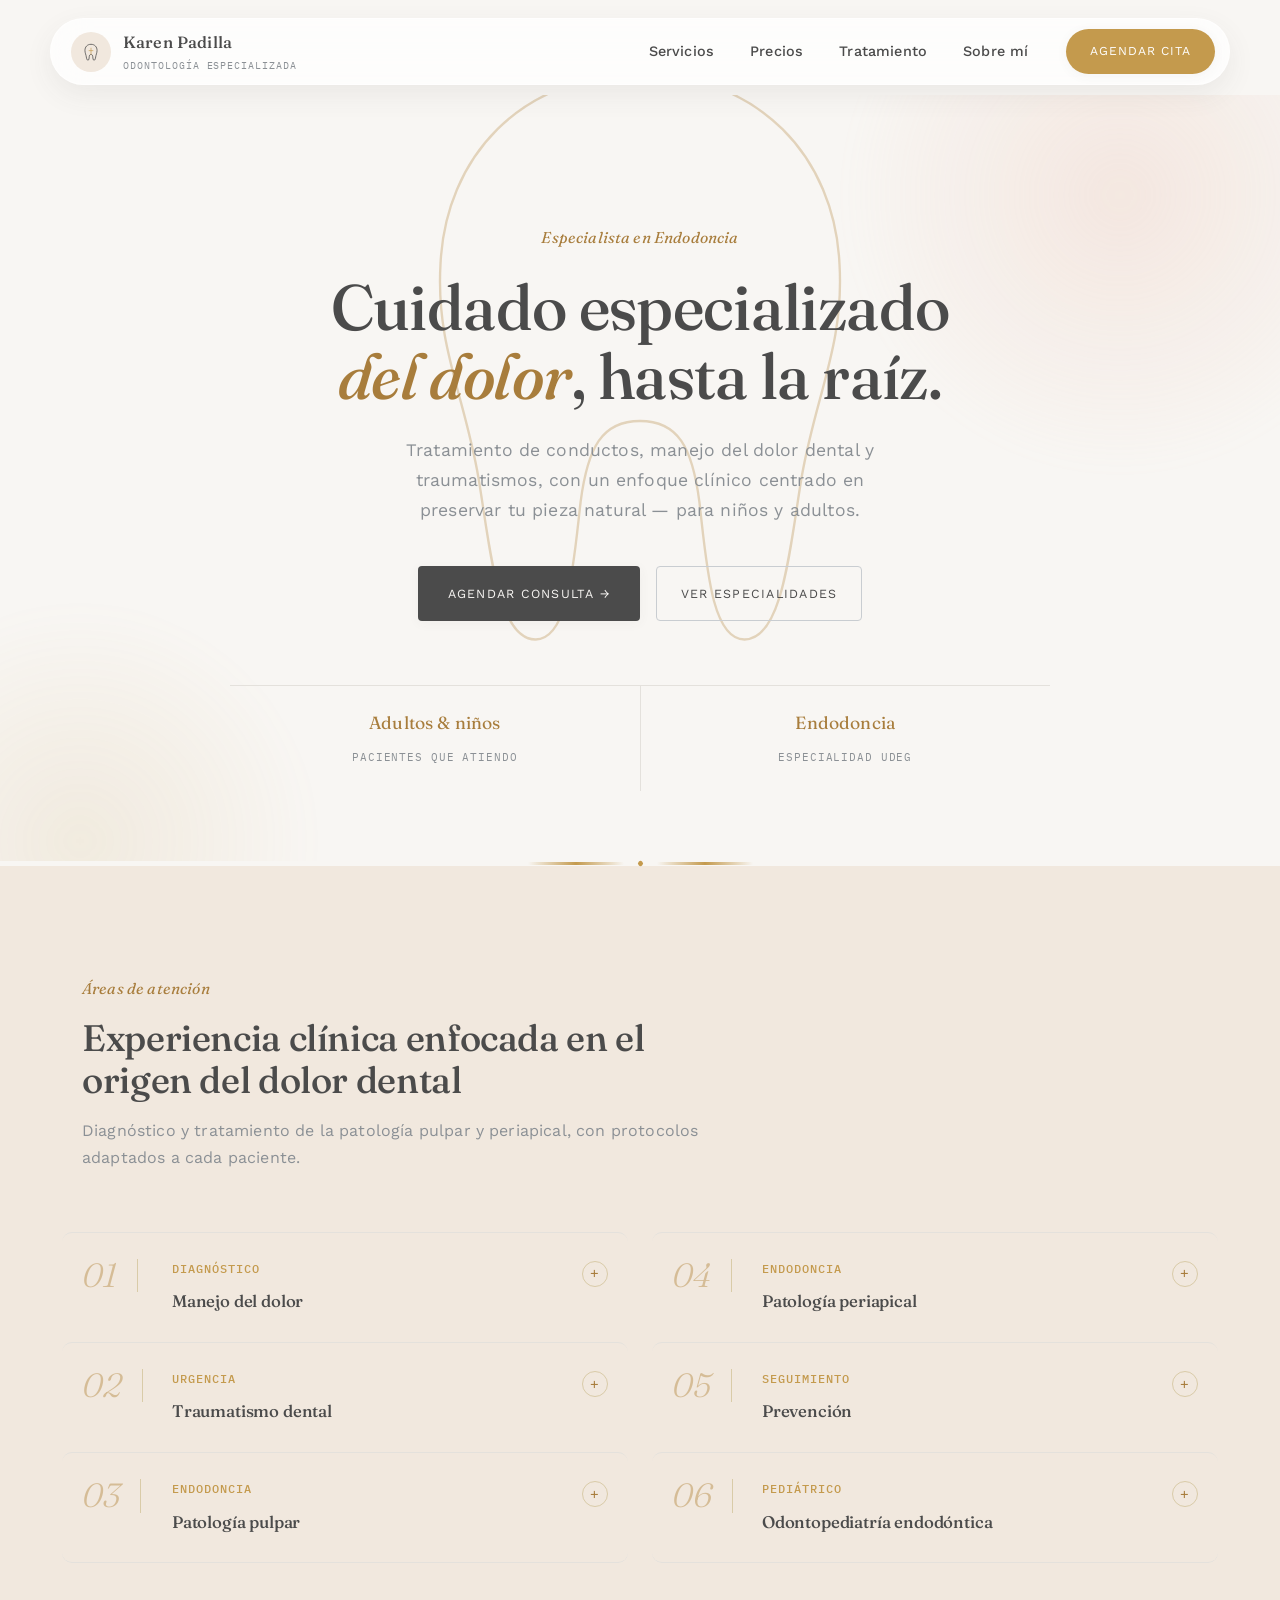
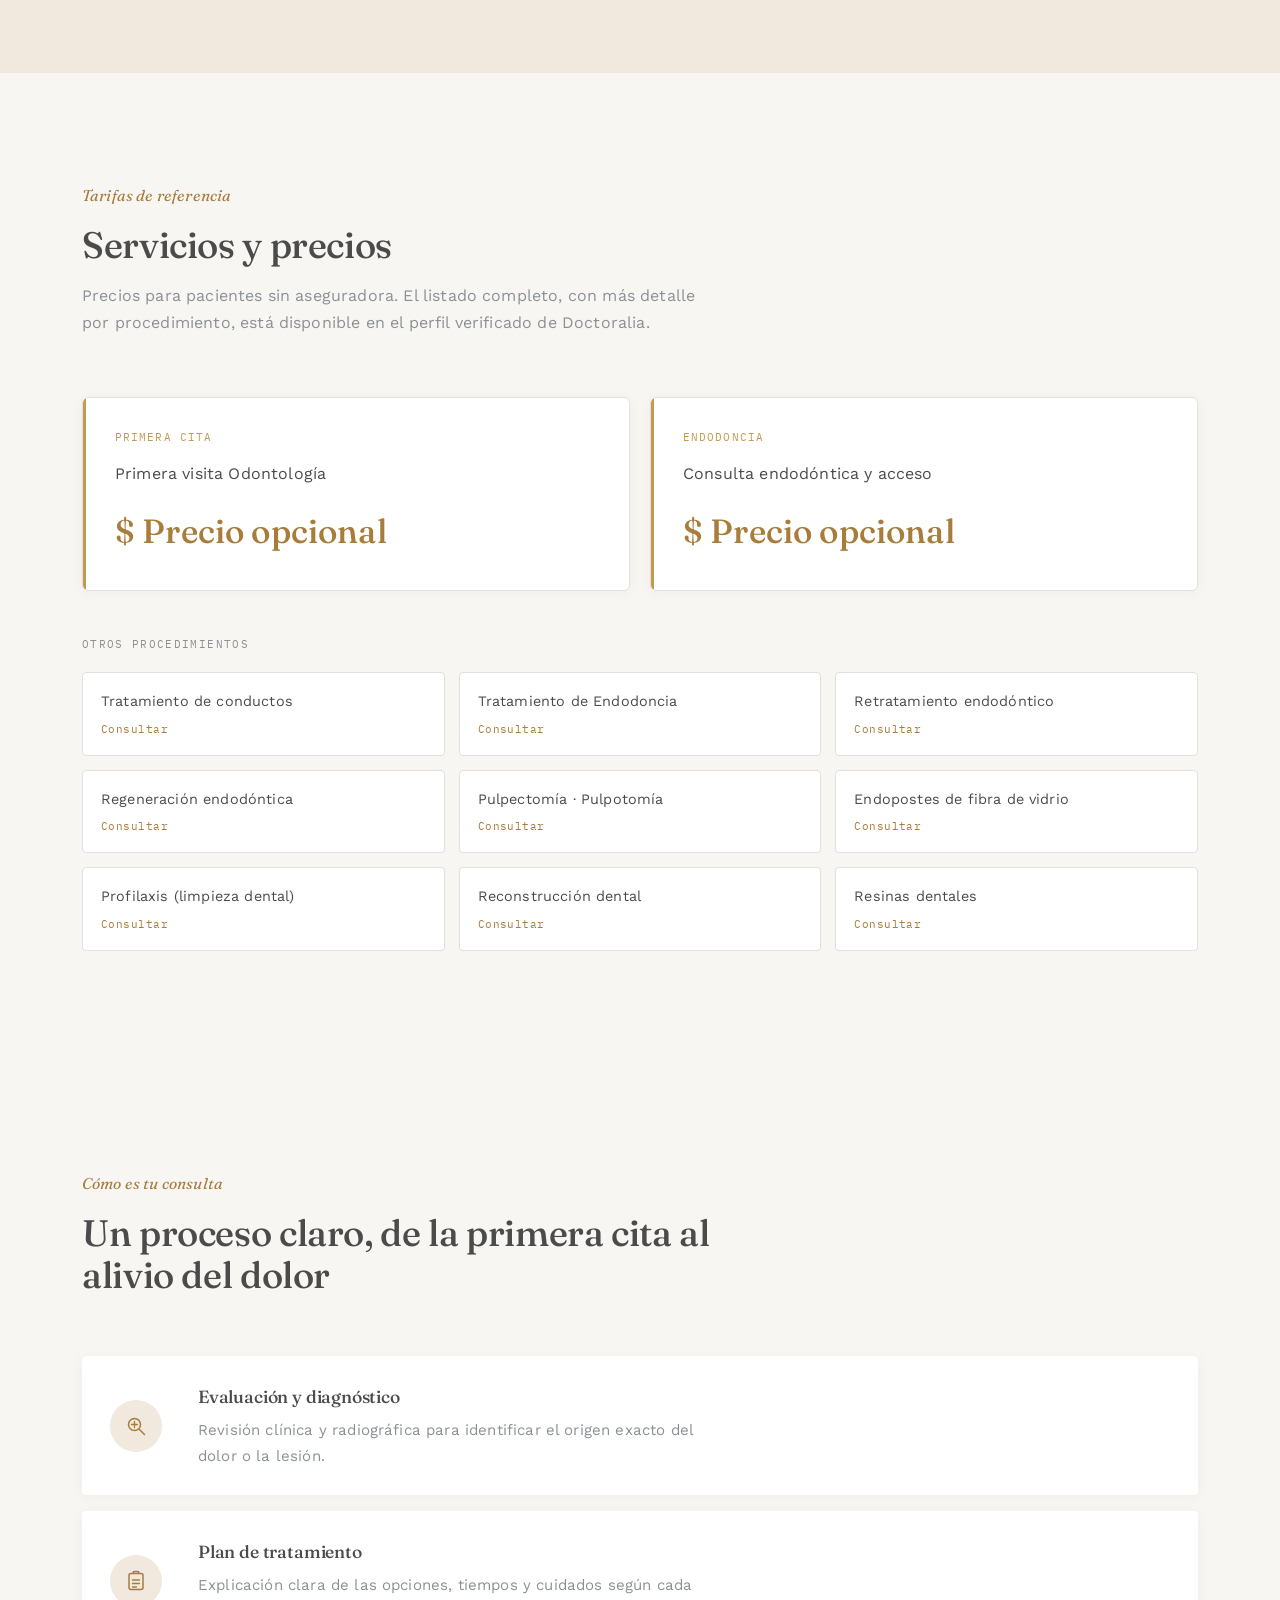
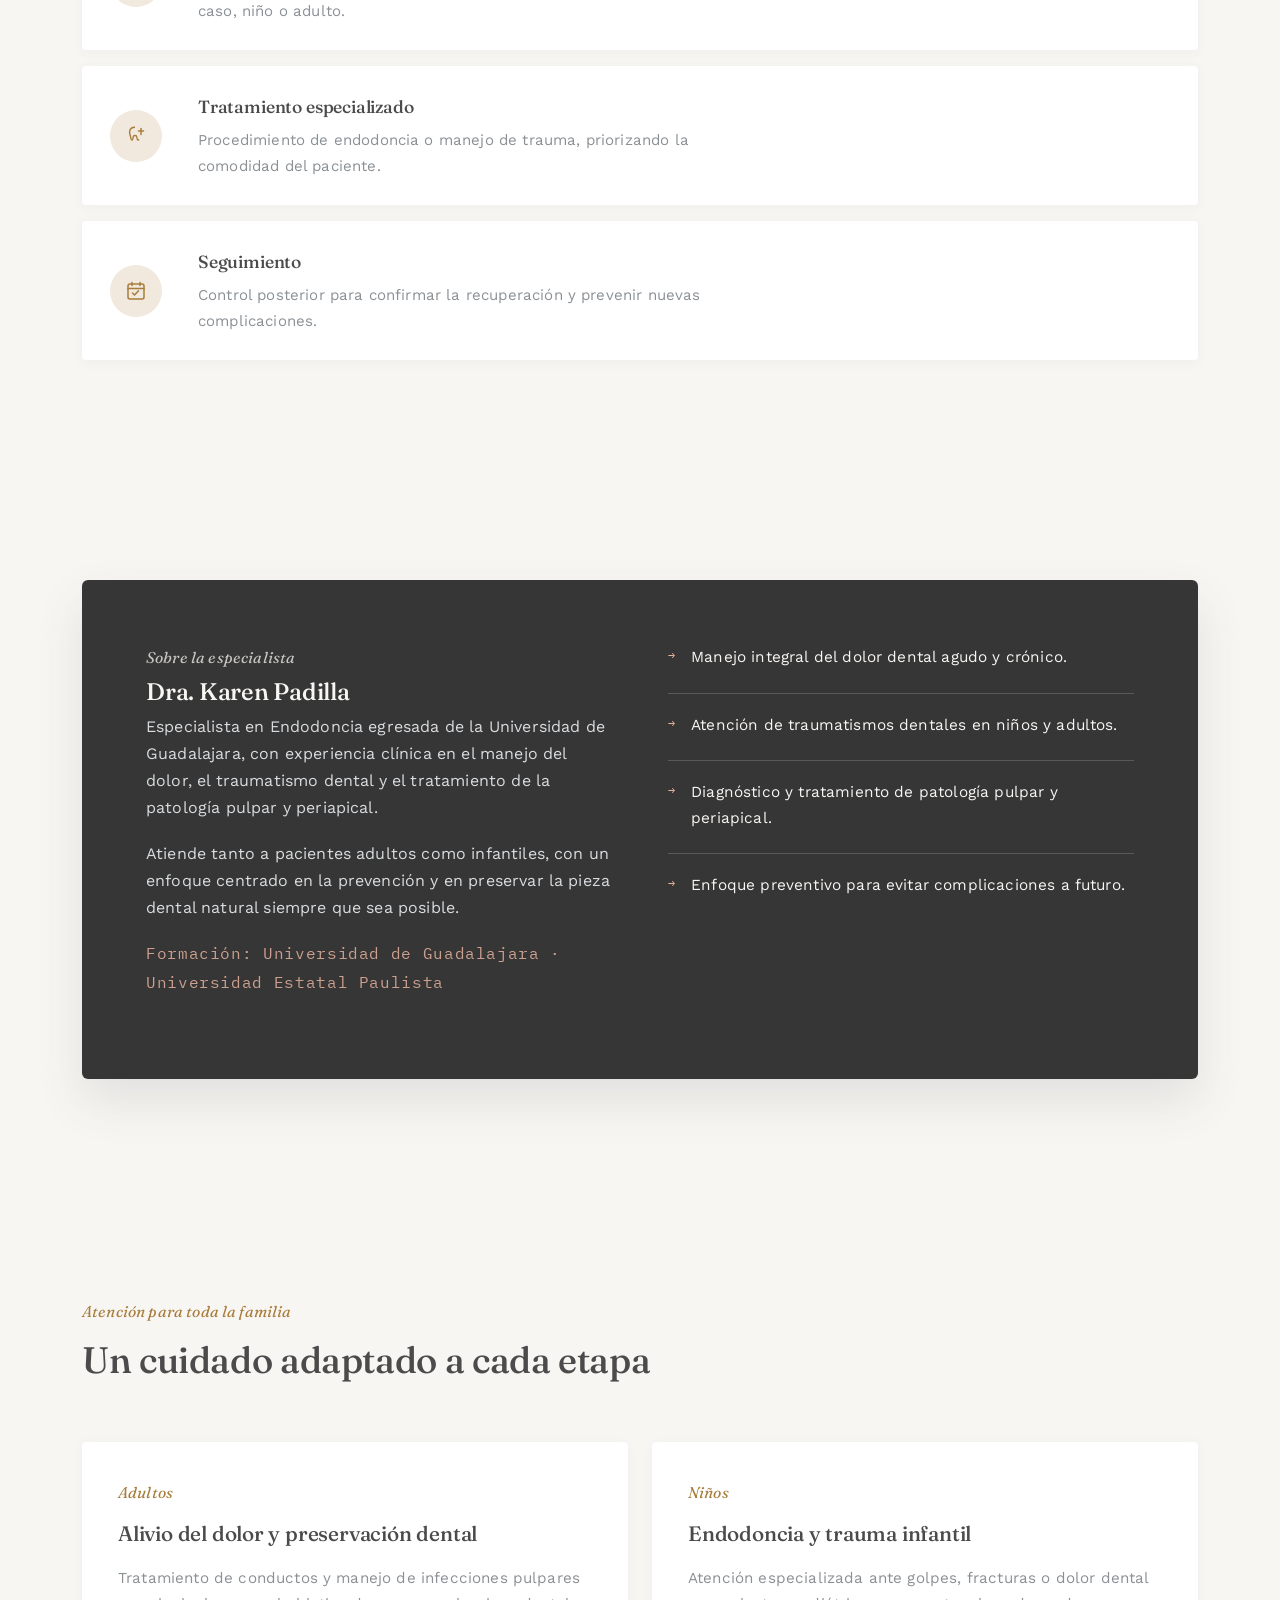
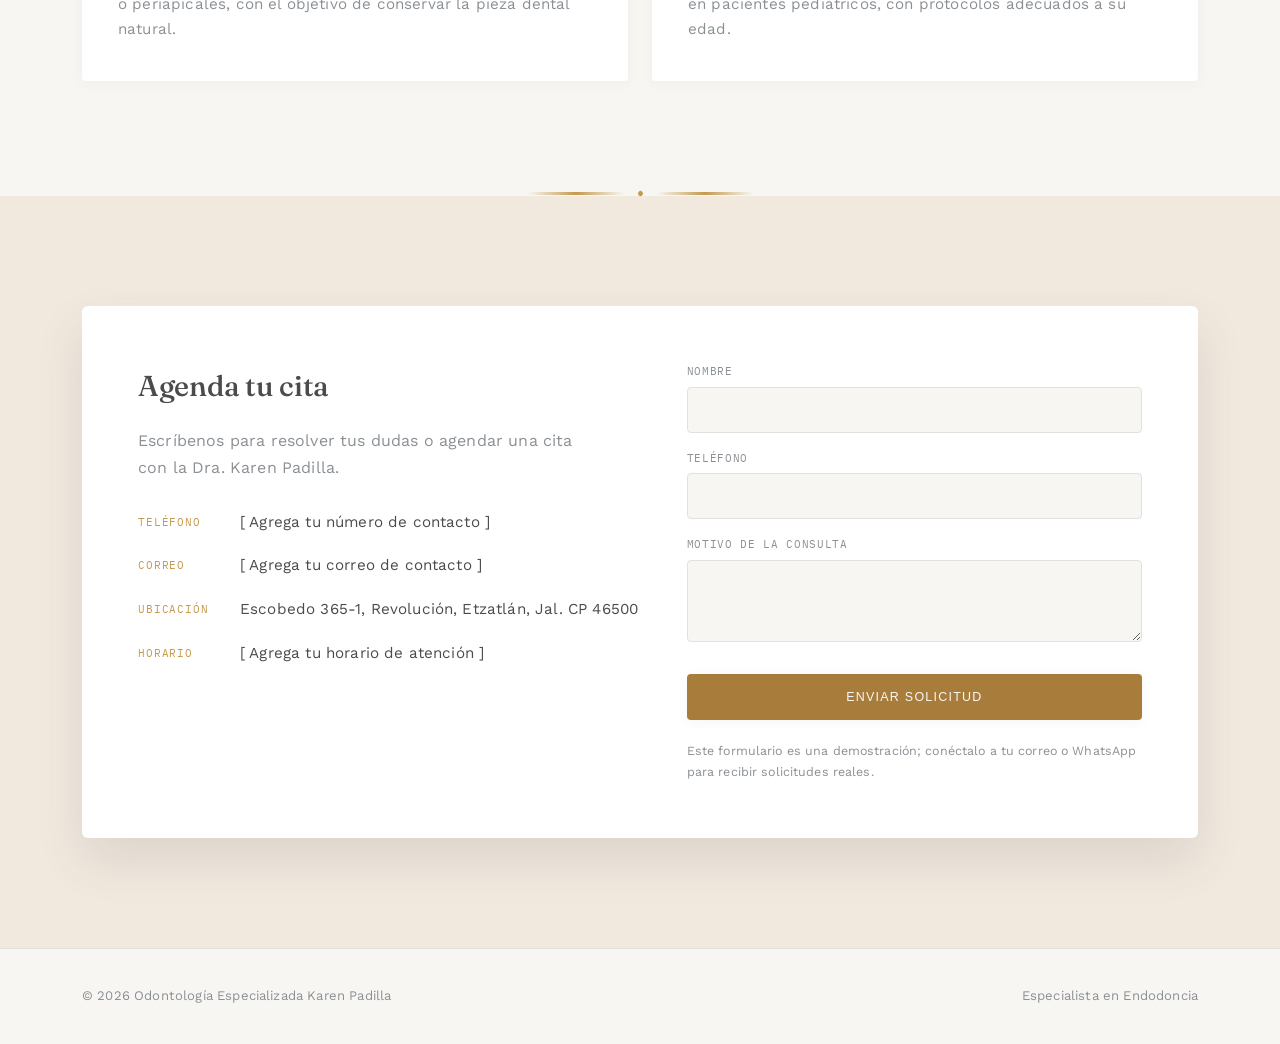
==== index.html @ a5cd2491 "Actualizacion de V14" ====
<!DOCTYPE html>
<html lang="es">
<head>
<meta charset="UTF-8">
<meta name="viewport" content="width=device-width, initial-scale=1.0">
<title>Odontología Especializada Karen Padilla — Endodoncia</title>
<link rel="preconnect" href="https://fonts.googleapis.com">
<link href="https://fonts.googleapis.com/css2?family=Fraunces:opsz,wght@9..144,300;9..144,400;9..144,500;9..144,600&family=Work+Sans:wght@300;400;500;600&family=IBM+Plex+Mono:wght@400;500&display=swap" rel="stylesheet">
<link rel="stylesheet" href="assets/css/style.css">
</head>
<body>

<header>
  <nav class="wrap">
    <div class="brand">
      <span class="brand-icon">
        <svg class="brand-mark" viewBox="0 0 40 40" fill="none" xmlns="http://www.w3.org/2000/svg">
          <path d="M20 6C13 6 9 11 9 17c0 5 2 8 2.5 12 .4 3.2 1.3 6 3 6 1.8 0 2-3.5 2.3-6.5.3-2.7 1-4 3.2-4s2.9 1.3 3.2 4c.3 3 .5 6.5 2.3 6.5 1.7 0 2.6-2.8 3-6 .5-4 2.5-7 2.5-12 0-6-4-11-11-11Z" stroke="#4B4B4B" stroke-width="1.4"/>
          <path d="M20 13v11M16.5 17.5h7" stroke="#C49A4D" stroke-width="1.2" stroke-linecap="round"/>
        </svg>
      </span>
      <div>
        Karen Padilla
        <small>Odontología especializada</small>
      </div>
    </div>
    <div class="nav-links" id="navLinks">
      <ul>
        <li><a href="#servicios">Servicios</a></li>
        <li><a href="#precios">Precios</a></li>
        <li><a href="#proceso">Tratamiento</a></li>
        <li><a href="#sobre-mi">Sobre mí</a></li>

      </ul>
      <a class="nav-cta" href="#contacto">Agendar cita</a>
    </div>
    <button class="menu-toggle" id="menuToggle" aria-label="Abrir menú">
      <span></span><span></span><span></span>
    </button>
  </nav>
</header>

<section class="hero">
  <svg class="hero-watermark" viewBox="0 0 320 380" fill="none" xmlns="http://www.w3.org/2000/svg">
    <path d="M160 20C110 20 78 55 76 100c-2 34 10 55 16 90 5 30 8 68 24 68 14 0 16-32 19-58 3-23 9-34 25-34s22 11 25 34c3 26 5 58 19 58 16 0 19-38 24-68 6-35 18-56 16-90-2-45-34-80-84-80Z" stroke="#D5BC96" stroke-width="1"/>
  </svg>
  <div class="wrap">
    <div class="hero-copy">
      <span class="eyebrow">Especialista en Endodoncia</span>
      <h1>Cuidado especializado <em>del dolor</em>, hasta la raíz.</h1>
      <p class="lead">Tratamiento de conductos, manejo del dolor dental y traumatismos, con un enfoque clínico centrado en preservar tu pieza natural — para niños y adultos.</p>
      <div class="hero-actions">
        <a class="btn-primary" href="https://www.doctoralia.com.mx/karen-adriana-padilla-sanchez/dentista-odontologo/etzatlan" target="_blank" rel="noopener">Agendar consulta →</a>
        <a class="btn-ghost" href="#servicios">Ver especialidades</a>
      </div>
    </div>
  </div>
  <div class="hero-strip">
    <div class="item">
      <span class="val">Adultos &amp; niños</span>
      <span class="lbl">Pacientes que atiendo</span>
    </div>
    <div class="item">
      <span class="val">Endodoncia</span>
      <span class="lbl">Especialidad UdeG</span>
    </div>
  </div>
</section>

<div class="hero-divider">
  <span class="rule"></span>
  <span class="dot"></span>
  <span class="rule"></span>
</div>

<style>
  .service-index{display:grid; grid-template-columns:1fr 1fr; column-gap:64px;}
  @media(max-width:760px){.service-index{grid-template-columns:1fr;}}
  .service-col{display:flex; flex-direction:column;}
  .service-row{
    padding:26px 20px;
    margin:0 -20px;
    border-top:1px solid #E4E1DC;
    border-radius:10px;
    transition:background .25s ease;
    cursor:pointer;
  }
  .service-col .service-row:last-child{border-bottom:1px solid #E4E1DC;}
  .service-row:hover{background:#FFFFFF;}
  .service-row.open{background:#FFFFFF;}
  .service-row-head{
    display:flex;
    align-items:flex-start;
    gap:24px;
  }
  .service-row .idx-wrap{
    display:flex;
    align-items:stretch;
    gap:20px;
    min-width:66px;
  }
  .service-row .idx{
    font-family:'Fraunces', serif;
    font-style:italic;
    font-weight:300;
    font-size:2.1rem;
    line-height:1;
    color:#D5BC96;
    transition:color .3s ease;
  }
  .service-row:hover .idx, .service-row.open .idx{color:#C49A4D;}
  .service-row .idx-rule{
    width:1px;
    background:#D9CBA8;
    align-self:stretch;
    transition:background .3s ease, width .3s ease;
  }
  .service-row:hover .idx-rule, .service-row.open .idx-rule{background:#C49A4D; width:2px;}
  .service-row-body{flex:1; min-width:0;}
  .service-row-top{display:flex; align-items:flex-start; justify-content:space-between; gap:12px;}
  .service-row .tag{
    display:block;
    font-family:'IBM Plex Mono', monospace;
    font-size:0.76rem;
    letter-spacing:0.08em;
    text-transform:uppercase;
    color:#C49A4D;
    margin-bottom:8px;
    font-weight:500;
  }
  .service-row h3{font-family:'Fraunces', serif; font-weight:500; font-size:1.05rem; margin:0; color:#4B4B4B;}
  .service-row .chevron{
    width:26px; height:26px;
    min-width:26px;
    border-radius:50%;
    border:1px solid #D9CBA8;
    display:flex; align-items:center; justify-content:center;
    color:#A87D3C;
    font-size:0.9rem;
    line-height:1;
    transition:transform .3s ease, background .25s ease, border-color .25s ease;
    margin-top:2px;
  }
  .service-row.open .chevron{transform:rotate(45deg); background:#C49A4D; border-color:#C49A4D; color:#fff;}
  .service-desc{
    max-height:0;
    overflow:hidden;
    opacity:0;
    transition:max-height .35s ease, opacity .3s ease, margin-top .35s ease;
  }
  .service-row.open .service-desc{max-height:160px; opacity:1; margin-top:12px;}
  .service-row p{font-family:'Work Sans', sans-serif; font-size:0.92rem; color:#8B9095; margin:0; line-height:1.6;}
</style>
<section class="services" id="servicios">
  <div class="wrap">
    <div class="section-head reveal">
      <span class="eyebrow">Áreas de atención</span>
      <h2>Experiencia clínica enfocada en el origen del dolor dental</h2>
      <p>Diagnóstico y tratamiento de la patología pulpar y periapical, con protocolos adaptados a cada paciente.</p>
    </div>
    <div class="service-index reveal">
      <div class="service-col">
        <div class="service-row" onclick="toggleService(this)">
          <div class="service-row-head">
            <span class="idx-wrap"><span class="idx">01</span><span class="idx-rule"></span></span>
            <div class="service-row-body">
              <div class="service-row-top">
                <div>
                  <span class="tag">Diagnóstico</span>
                  <h3>Manejo del dolor</h3>
                </div>
                <span class="chevron">+</span>
              </div>
              <div class="service-desc">
                <p>Diagnóstico preciso del origen del dolor dental y tratamiento oportuno para un alivio efectivo.</p>
              </div>
            </div>
          </div>
        </div>
        <div class="service-row" onclick="toggleService(this)">
          <div class="service-row-head">
            <span class="idx-wrap"><span class="idx">02</span><span class="idx-rule"></span></span>
            <div class="service-row-body">
              <div class="service-row-top">
                <div>
                  <span class="tag">Urgencia</span>
                  <h3>Traumatismo dental</h3>
                </div>
                <span class="chevron">+</span>
              </div>
              <div class="service-desc">
                <p>Atención de urgencia y seguimiento clínico ante golpes, fracturas o luxaciones dentales.</p>
              </div>
            </div>
          </div>
        </div>
        <div class="service-row" onclick="toggleService(this)">
          <div class="service-row-head">
            <span class="idx-wrap"><span class="idx">03</span><span class="idx-rule"></span></span>
            <div class="service-row-body">
              <div class="service-row-top">
                <div>
                  <span class="tag">Endodoncia</span>
                  <h3>Patología pulpar</h3>
                </div>
                <span class="chevron">+</span>
              </div>
              <div class="service-desc">
                <p>Tratamiento de conductos y preservación de la pieza dental afectada por inflamación o infección de la pulpa.</p>
              </div>
            </div>
          </div>
        </div>
      </div>
      <div class="service-col">
        <div class="service-row" onclick="toggleService(this)">
          <div class="service-row-head">
            <span class="idx-wrap"><span class="idx">04</span><span class="idx-rule"></span></span>
            <div class="service-row-body">
              <div class="service-row-top">
                <div>
                  <span class="tag">Endodoncia</span>
                  <h3>Patología periapical</h3>
                </div>
                <span class="chevron">+</span>
              </div>
              <div class="service-desc">
                <p>Diagnóstico y resolución de infecciones y lesiones alrededor de la raíz dental.</p>
              </div>
            </div>
          </div>
        </div>
        <div class="service-row" onclick="toggleService(this)">
          <div class="service-row-head">
            <span class="idx-wrap"><span class="idx">05</span><span class="idx-rule"></span></span>
            <div class="service-row-body">
              <div class="service-row-top">
                <div>
                  <span class="tag">Seguimiento</span>
                  <h3>Prevención</h3>
                </div>
                <span class="chevron">+</span>
              </div>
              <div class="service-desc">
                <p>Evaluación clínica y radiográfica para detectar y prevenir complicaciones antes de que avancen.</p>
              </div>
            </div>
          </div>
        </div>
        <div class="service-row" onclick="toggleService(this)">
          <div class="service-row-head">
            <span class="idx-wrap"><span class="idx">06</span><span class="idx-rule"></span></span>
            <div class="service-row-body">
              <div class="service-row-top">
                <div>
                  <span class="tag">Pediátrico</span>
                  <h3>Odontopediatría endodóntica</h3>
                </div>
                <span class="chevron">+</span>
              </div>
              <div class="service-desc">
                <p>Tratamiento adaptado a las necesidades particulares de pacientes infantiles.</p>
              </div>
            </div>
          </div>
        </div>
      </div>
    </div>
  </div>
</section>

<script>
  function toggleService(row){
    var isOpen = row.classList.contains('open');
    document.querySelectorAll('.service-row.open').forEach(function(r){
      r.classList.remove('open');
    });
    if(!isOpen){
      row.classList.add('open');
    }
  }
</script>

<section class="pricing" id="precios">
  <div class="wrap">
    <div class="section-head reveal">
      <span class="eyebrow">Tarifas de referencia</span>
      <h2>Servicios y precios</h2>
      <p>Precios para pacientes sin aseguradora. El listado completo, con más detalle por procedimiento, está disponible en el perfil verificado de Doctoralia.</p>
    </div>

    <div class="price-featured reveal">
      <div class="price-feature-card">
        <span class="pf-label">Primera cita</span>
        <span class="pf-name">Primera visita Odontología</span>
        <span class="pf-price">$ Precio opcional </span>
      </div>
      <div class="price-feature-card">
        <span class="pf-label">Endodoncia</span>
        <span class="pf-name">Consulta endodóntica y acceso</span>
        <span class="pf-price">$ Precio opcional </span>
      </div>
    </div>

    <div class="price-other reveal">
      <span class="price-other-label">Otros procedimientos</span>
      <div class="price-grid">
        <div class="price-tag"><span>Tratamiento de conductos</span><em>Consultar</em></div>
        <div class="price-tag"><span>Tratamiento de Endodoncia</span><em>Consultar</em></div>
        <div class="price-tag"><span>Retratamiento endodóntico</span><em>Consultar</em></div>
        <div class="price-tag"><span>Regeneración endodóntica</span><em>Consultar</em></div>
        <div class="price-tag"><span>Pulpectomía · Pulpotomía</span><em>Consultar</em></div>
        <div class="price-tag"><span>Endopostes de fibra de vidrio</span><em>Consultar</em></div>
        <div class="price-tag"><span>Profilaxis (limpieza dental)</span><em>Consultar</em></div>
        <div class="price-tag"><span>Reconstrucción dental</span><em>Consultar</em></div>
        <div class="price-tag"><span>Resinas dentales</span><em>Consultar</em></div>
      </div>
    </div>

  </div>
</section>

<section id="proceso">
  <div class="wrap">
    <div class="section-head reveal">
      <span class="eyebrow">Cómo es tu consulta</span>
      <h2>Un proceso claro, de la primera cita al alivio del dolor</h2>
    </div>
    <div class="process-list reveal">
      <div class="process-item">
        <span class="step-num">
          <svg width="24" height="24" viewBox="0 0 24 24" fill="none" xmlns="http://www.w3.org/2000/svg">
            <circle cx="10.5" cy="10.5" r="6" stroke="#A87D3C" stroke-width="1.5"/>
            <path d="m15 15 5.5 5.5" stroke="#A87D3C" stroke-width="1.5" stroke-linecap="round"/>
            <path d="M10.5 7.5v6M7.5 10.5h6" stroke="#A87D3C" stroke-width="1.3" stroke-linecap="round"/>
          </svg>
        </span>
        <div>
          <h3>Evaluación y diagnóstico</h3>
          <p>Revisión clínica y radiográfica para identificar el origen exacto del dolor o la lesión.</p>
        </div>
      </div>
      <div class="process-item">
        <span class="step-num">
          <svg width="24" height="24" viewBox="0 0 24 24" fill="none" xmlns="http://www.w3.org/2000/svg">
            <rect x="5" y="4.5" width="14" height="16" rx="2" stroke="#A87D3C" stroke-width="1.5"/>
            <path d="M9 4.5V4a1.5 1.5 0 0 1 1.5-1.5h3A1.5 1.5 0 0 1 15 4v.5" stroke="#A87D3C" stroke-width="1.5"/>
            <path d="M8.5 11h7M8.5 14.5h7M8.5 18h4" stroke="#A87D3C" stroke-width="1.3" stroke-linecap="round"/>
          </svg>
        </span>
        <div>
          <h3>Plan de tratamiento</h3>
          <p>Explicación clara de las opciones, tiempos y cuidados según cada caso, niño o adulto.</p>
        </div>
      </div>
      <div class="process-item">
        <span class="step-num">
          <svg width="24" height="24" viewBox="0 0 24 24" fill="none" xmlns="http://www.w3.org/2000/svg">
            <path d="M11 3.2c-3.3 0-5.2 2-5.4 4.8-.1 2 .7 3.3 1 5 .2 1.4.5 3 1.4 3 .9 0 1-1.5 1.1-2.8.1-1.1.4-1.7 1.9-1.7s1.8.6 1.9 1.7c.1 1.3.2 2.8 1.1 2.8.4 0 .7-.3.9-.8" stroke="#A87D3C" stroke-width="1.4"/>
            <path d="M17 4.5v6M14.5 7h5" stroke="#A87D3C" stroke-width="1.5" stroke-linecap="round"/>
          </svg>
        </span>
        <div>
          <h3>Tratamiento especializado</h3>
          <p>Procedimiento de endodoncia o manejo de trauma, priorizando la comodidad del paciente.</p>
        </div>
      </div>
      <div class="process-item">
        <span class="step-num">
          <svg width="24" height="24" viewBox="0 0 24 24" fill="none" xmlns="http://www.w3.org/2000/svg">
            <rect x="4" y="5" width="16" height="15" rx="2" stroke="#A87D3C" stroke-width="1.5"/>
            <path d="M4 9.5h16M8 3.5v3M16 3.5v3" stroke="#A87D3C" stroke-width="1.5" stroke-linecap="round"/>
            <path d="m8.5 14 2 2 4-4.2" stroke="#A87D3C" stroke-width="1.5" stroke-linecap="round" stroke-linejoin="round"/>
          </svg>
        </span>
        <div>
          <h3>Seguimiento</h3>
          <p>Control posterior para confirmar la recuperación y prevenir nuevas complicaciones.</p>
        </div>
      </div>
    </div>
  </div>
</section>

<section class="about" id="sobre-mi">
  <div class="wrap">
    <div class="about-card reveal">
      <div class="about-grid">
        <div>
          <span class="eyebrow">Sobre la especialista</span>
          <h2>Dra. Karen Padilla</h2>
          <p>Especialista en Endodoncia egresada de la Universidad de Guadalajara, con experiencia clínica en el manejo del dolor, el traumatismo dental y el tratamiento de la patología pulpar y periapical.</p>
          <p>Atiende tanto a pacientes adultos como infantiles, con un enfoque centrado en la prevención y en preservar la pieza dental natural siempre que sea posible.</p>
          <p class="credential-footnote">Formación: Universidad de Guadalajara · Universidad Estatal Paulista</p>
        </div>
        <ul class="credential-list">
          <li>
            <span class="mark">→</span>
            <span class="txt">Manejo integral del dolor dental agudo y crónico.</span>
          </li>
          <li>
            <span class="mark">→</span>
            <span class="txt">Atención de traumatismos dentales en niños y adultos.</span>
          </li>
          <li>
            <span class="mark">→</span>
            <span class="txt">Diagnóstico y tratamiento de patología pulpar y periapical.</span>
          </li>
          <li>
            <span class="mark">→</span>
            <span class="txt">Enfoque preventivo para evitar complicaciones a futuro.</span>
          </li>
        </ul>
      </div>
    </div>
  </div>
</section>

<section class="audience">
  <div class="wrap">
    <div class="section-head reveal">
      <span class="eyebrow">Atención para toda la familia</span>
      <h2>Un cuidado adaptado a cada etapa</h2>
    </div>
    <div class="audience-grid reveal">
      <div class="audience-card">
        <span class="eyebrow">Adultos</span>
        <h3>Alivio del dolor y preservación dental</h3>
        <p>Tratamiento de conductos y manejo de infecciones pulpares o periapicales, con el objetivo de conservar la pieza dental natural.</p>
      </div>
      <div class="audience-card">
        <span class="eyebrow">Niños</span>
        <h3>Endodoncia y trauma infantil</h3>
        <p>Atención especializada ante golpes, fracturas o dolor dental en pacientes pediátricos, con protocolos adecuados a su edad.</p>
      </div>
    </div>
  </div>
</section>

<div class="hero-divider">
  <span class="rule"></span>
  <span class="dot"></span>
  <span class="rule"></span>
</div>

<section class="contact" id="contacto">
  <div class="wrap">
    <div class="contact-panel reveal">
      <div class="contact-info">
        <h2>Agenda tu cita</h2>
        <p>Escríbenos para resolver tus dudas o agendar una cita con la Dra. Karen Padilla.</p>
        <div class="contact-line">
          <span class="lbl">Teléfono</span>
          <span>[ Agrega tu número de contacto ]</span>
        </div>
        <div class="contact-line">
          <span class="lbl">Correo</span>
          <span>[ Agrega tu correo de contacto ]</span>
        </div>
        <div class="contact-line">
          <span class="lbl">Ubicación</span>
          <span>Escobedo 365-1, Revolución, Etzatlán, Jal. CP 46500</span>
        </div>
        <div class="contact-line">
          <span class="lbl">Horario</span>
          <span>[ Agrega tu horario de atención ]</span>
        </div>
      </div>
      <form onsubmit="event.preventDefault(); this.reset(); document.getElementById('formMsg').textContent='Mensaje enviado. Te contactaremos pronto.';">
        <div>
          <label for="nombre">Nombre</label>
          <input id="nombre" type="text" required>
        </div>
        <div>
          <label for="tel">Teléfono</label>
          <input id="tel" type="tel" required>
        </div>
        <div>
          <label for="motivo">Motivo de la consulta</label>
          <textarea id="motivo" rows="3"></textarea>
        </div>
        <button type="submit">Enviar solicitud</button>
        <p class="form-note" id="formMsg">Este formulario es una demostración; conéctalo a tu correo o WhatsApp para recibir solicitudes reales.</p>
      </form>
    </div>
  </div>
</section>

<footer>
  <div class="wrap">
    <span>© <span id="year"></span> Odontología Especializada Karen Padilla</span>
    <span>Especialista en Endodoncia</span>
  </div>
</footer>

<script src="assets/js/main.js" defer></script>
</body>
</html>
---- assets/css/style.css ----
:root{
    --bg: #F8F6F3;
    --bg-deep: #F1E8DE;
    --bg-card: #FFFFFF;
    --ink: #4B4B4B;
    --ink-soft: #8B9095;
    --clay: #C49A4D;
    --clay-deep: #A87D3C;
    --pine: #4B4B4B;
    --pine-deep: #363636;
    --gold: #C49A4D;
    --rose: #E7B39E;
    --wood: #D5BC96;
    --marble: #C9CDD1;
    --line: #E4E1DC;
    --radius: 6px;
    --radius-sm: 4px;
    --pill: 4px;
    --shadow-sm: 0 2px 12px rgba(75,75,75,0.05);
    --shadow-md: 0 10px 28px rgba(75,75,75,0.08);
    --shadow-lg: 0 22px 48px rgba(75,75,75,0.12);
  }

  *{margin:0;padding:0;box-sizing:border-box;}

  html{scroll-behavior:smooth;}

  body{
    background:var(--bg);
    color:var(--ink);
    font-family:'Work Sans', sans-serif;
    font-weight:400;
    letter-spacing:0.01em;
    line-height:1.7;
    overflow-x:hidden;
  }

  h1,h2,h3{
    font-family:'Fraunces', serif;
    font-weight:500;
    letter-spacing:-0.01em;
    color:var(--ink);
  }

  .eyebrow{
    font-family:'Fraunces', serif;
    font-style:italic;
    font-weight:400;
    font-size:0.98rem;
    letter-spacing:0.01em;
    color:var(--clay-deep);
  }

  a{color:inherit;}

  .wrap{
    max-width:1180px;
    margin:0 auto;
    padding:0 32px;
  }

  /* NAV */
  header{
    position:sticky;
    top:0;
    z-index:50;
    background:transparent;
    padding:18px 24px 10px;
  }
  nav.wrap{
    display:flex;
    align-items:center;
    justify-content:space-between;
    max-width:1180px;
    padding:10px 14px 10px 20px;
    min-height:64px;
    background:rgba(255,255,255,0.72);
    backdrop-filter:blur(18px);
    border:1px solid rgba(255,255,255,0.6);
    border-radius:999px;
    box-shadow:var(--shadow-md);
  }
  .brand{
    display:flex;
    align-items:center;
    gap:12px;
    font-family:'Fraunces', serif;
    font-size:1.02rem;
    font-weight:500;
  }
  .brand-icon{
    width:40px;
    height:40px;
    border-radius:50%;
    background:var(--bg-deep);
    display:flex;
    align-items:center;
    justify-content:center;
    flex-shrink:0;
  }
  .brand-mark{width:22px;height:22px;flex-shrink:0;}
  .brand small{
    display:block;
    font-family:'IBM Plex Mono', monospace;
    font-size:0.6rem;
    letter-spacing:0.1em;
    text-transform:uppercase;
    color:var(--ink-soft);
    font-weight:400;
    margin-top:1px;
  }
  nav ul{
    list-style:none;
    display:flex;
    gap:4px;
    font-size:0.9rem;
  }
  nav ul a{
    text-decoration:none;
    display:inline-block;
    padding:9px 16px;
    border-radius:999px;
    font-weight:500;
    transition:background .2s ease, color .2s ease;
  }
  nav ul a:hover{
    background:var(--bg-deep);
    color:var(--clay-deep);
  }
  .nav-links{display:flex; align-items:center; gap:22px;}
  .nav-cta{
    display:none;
  }
  @media(min-width:860px){
    .nav-cta{
      display:inline-flex;
      align-items:center;
      gap:6px;
      background:var(--clay);
      color:#fff;
      font-size:0.76rem;
      letter-spacing:0.08em;
      text-transform:uppercase;
      padding:12px 24px;
      border-radius:999px;
      border:none;
      text-decoration:none;
      box-shadow:var(--shadow-sm);
      transition:background .2s ease, transform .2s ease, box-shadow .2s ease;
    }
    .nav-cta:hover{
      background:var(--clay-deep);
      transform:translateY(-1px);
      box-shadow:var(--shadow-md);
    }
  }
  .menu-toggle{display:none;}
  @media(max-width:859px){
    .nav-links{
      position:fixed;
      top:98px; left:24px; right:24px;
      flex-direction:column;
      align-items:stretch;
      background:var(--bg-card);
      padding:20px 24px 26px;
      gap:8px;
      border-radius:var(--radius-sm);
      box-shadow:var(--shadow-lg);
      transform:translateY(-8px);
      opacity:0;
      pointer-events:none;
      transition:all .25s ease;
    }
    nav ul{flex-direction:column; gap:2px;}
    nav ul a{padding:12px 14px;}
    .nav-links.open{
      transform:translateY(0);
      opacity:1;
      pointer-events:auto;
    }
    .menu-toggle{
      display:flex;
      flex-direction:column;
      gap:5px;
      background:none;
      border:none;
      cursor:pointer;
      padding:8px;
    }
    .menu-toggle span{
      width:22px; height:1.5px; background:var(--ink);
    }
  }

  /* HERO */
  .hero{
    position:relative;
    padding:130px 0 70px;
    overflow:hidden;
    text-align:center;
  }
  .hero::before{
    content:'';
    position:absolute;
    top:-180px; right:-120px;
    width:560px; height:560px;
    background:radial-gradient(circle, rgba(231,179,158,0.22) 0%, rgba(231,179,158,0) 70%);
    filter:blur(10px);
    z-index:0;
    pointer-events:none;
  }
  .hero::after{
    content:'';
    position:absolute;
    bottom:-220px; left:-160px;
    width:480px; height:480px;
    background:radial-gradient(circle, rgba(196,154,77,0.12) 0%, rgba(196,154,77,0) 70%);
    filter:blur(10px);
    z-index:0;
    pointer-events:none;
  }
  .hero-watermark{
    position:absolute;
    top:50%; left:50%;
    transform:translate(-50%,-50%);
    width:min(64vw, 760px);
    height:auto;
    z-index:0;
    pointer-events:none;
    opacity:0.6;
  }
  .hero .wrap{
    position:relative;
    z-index:1;
    max-width:760px;
    margin:0 auto;
  }
  .hero-copy .eyebrow{margin-bottom:20px; display:block;}
  .hero h1{
    font-size:clamp(2.3rem, 5.2vw, 4rem);
    line-height:1.08;
    margin-bottom:26px;
  }
  .hero h1 em{
    font-style:italic;
    color:var(--clay-deep);
  }
  .hero p.lead{
    font-size:1.1rem;
    color:var(--ink-soft);
    max-width:48ch;
    margin:0 auto 40px;
  }
  .hero-actions{display:flex; gap:16px; flex-wrap:wrap; justify-content:center;}
  .btn-primary{
    display:inline-flex;
    align-items:center;
    gap:10px;
    background:var(--pine);
    color:var(--bg);
    text-decoration:none;
    padding:16px 30px;
    font-size:0.78rem;
    letter-spacing:0.1em;
    text-transform:uppercase;
    border-radius:var(--pill);
    box-shadow:var(--shadow-sm);
    transition:transform .2s ease, box-shadow .2s ease, background .2s ease;
  }
  .btn-primary:hover{
    background:var(--pine-deep);
    transform:translateY(-1px);
    box-shadow:var(--shadow-md);
  }
  .btn-ghost{
    display:inline-flex;
    align-items:center;
    gap:10px;
    text-decoration:none;
    padding:16px 24px;
    font-size:0.78rem;
    letter-spacing:0.1em;
    text-transform:uppercase;
    border-radius:var(--pill);
    border:1px solid var(--marble);
    transition:border-color .2s ease, background .2s ease;
  }
  .btn-ghost:hover{
    border-color:var(--clay);
    background:var(--bg-card);
  }

  .hero-strip{
    position:relative;
    z-index:1;
    display:flex;
    justify-content:center;
    align-items:stretch;
    flex-wrap:wrap;
    gap:0;
    max-width:820px;
    margin:64px auto 0;
    border-top:1px solid var(--line);
  }
  .hero-strip .item{
    flex:1;
    min-width:180px;
    padding:22px 28px;
    border-right:1px solid var(--line);
    text-align:center;
  }
  .hero-strip .item:last-child{border-right:none;}
  .hero-strip .item .val{
    display:block;
    font-family:'Fraunces', serif;
    font-size:1.1rem;
    color:var(--clay-deep);
    margin-bottom:4px;
  }
  .hero-strip .item .lbl{
    font-family:'IBM Plex Mono', monospace;
    font-size:0.68rem;
    letter-spacing:0.08em;
    text-transform:uppercase;
    color:var(--ink-soft);
  }
  @media(max-width:640px){
    .hero-strip{flex-direction:column; border-top:none;}
    .hero-strip .item{border-right:none; border-top:1px solid var(--line); padding:18px 12px;}
  }

  /* SECTION GENERIC */
  section{padding:110px 0;}
  .section-head{
    max-width:640px;
    margin-bottom:60px;
  }
  .section-head .eyebrow{display:block; margin-bottom:14px;}
  .section-head h2{
    font-size:clamp(1.7rem, 3vw, 2.3rem);
    line-height:1.15;
  }
  .section-head p{
    margin-top:16px;
    color:var(--ink-soft);
    font-size:1rem;
  }

  /* PRICING */
  .price-featured{
    display:grid;
    grid-template-columns:1fr 1fr;
    gap:20px;
    margin-bottom:44px;
  }
  @media(max-width:600px){
    .price-featured{grid-template-columns:1fr;}
  }
  .price-feature-card{
    background:var(--bg-card);
    border:1px solid var(--line);
    border-radius:var(--radius);
    padding:30px 32px;
    box-shadow:var(--shadow-sm);
    position:relative;
    overflow:hidden;
    transition:transform .25s ease, box-shadow .25s ease;
  }
  .price-feature-card:hover{
    transform:translateY(-3px);
    box-shadow:var(--shadow-md);
  }
  .price-feature-card::before{
    content:'';
    position:absolute;
    top:0; left:0;
    width:3px; height:100%;
    background:var(--clay);
  }
  .pf-label{
    display:block;
    font-family:'IBM Plex Mono', monospace;
    font-size:0.68rem;
    letter-spacing:0.1em;
    text-transform:uppercase;
    color:var(--gold);
    margin-bottom:14px;
  }
  .pf-name{
    display:block;
    font-size:1rem;
    color:var(--ink);
    margin-bottom:16px;
  }
  .pf-price{
    display:block;
    font-family:'Fraunces', serif;
    font-size:2.1rem;
    color:var(--clay-deep);
    font-weight:500;
  }

  .price-other-label{
    display:block;
    font-family:'IBM Plex Mono', monospace;
    font-size:0.7rem;
    letter-spacing:0.12em;
    text-transform:uppercase;
    color:var(--ink-soft);
    margin-bottom:18px;
  }
  .price-grid{
    display:grid;
    grid-template-columns:repeat(3, 1fr);
    gap:14px;
  }
  @media(max-width:820px){
    .price-grid{grid-template-columns:repeat(2, 1fr);}
  }
  @media(max-width:520px){
    .price-grid{grid-template-columns:1fr;}
  }
  .price-tag{
    display:flex;
    flex-direction:column;
    gap:6px;
    background:var(--bg-card);
    border:1px solid var(--line);
    border-radius:var(--radius-sm);
    padding:16px 18px;
    font-size:0.9rem;
    color:var(--ink);
    transition:border-color .2s ease, transform .2s ease;
  }
  .price-tag:hover{
    border-color:var(--clay);
    transform:translateY(-2px);
  }
  .price-tag em{
    font-style:normal;
    font-family:'IBM Plex Mono', monospace;
    font-size:0.7rem;
    letter-spacing:0.04em;
    color:var(--clay-deep);
  }

  .price-note{
    margin-top:32px;
    font-size:0.88rem;
    color:var(--ink-soft);
  }
  .price-note a{
    color:var(--clay-deep);
    text-decoration:underline;
    text-underline-offset:3px;
  }

  /* SERVICES */
  .services{background:var(--bg-deep);}
  .service-index{
    display:grid;
    grid-template-columns:1fr 1fr;
    column-gap:64px;
  }
  @media(max-width:760px){
    .service-index{grid-template-columns:1fr;}
  }
  .service-col{display:flex; flex-direction:column;}
  .service-row{
    padding:26px 20px;
    margin:0 -20px;
    border-top:1px solid var(--line);
    border-radius:10px;
    transition:background .25s ease;
    cursor:pointer;
  }
  .service-col .service-row:last-child{border-bottom:1px solid var(--line);}
  .service-row:hover{background:#FFFFFF;}
  .service-row.open{background:#FFFFFF;}
  @media(max-width:760px){
    .service-row{border-bottom:1px solid var(--line);}
    .service-col:last-child .service-row:last-child{border-bottom:1px solid var(--line);}
  }
  .service-row-head{
    display:flex;
    align-items:flex-start;
    gap:24px;
  }
  .service-row .idx-wrap{
    display:flex;
    align-items:stretch;
    gap:20px;
    min-width:66px;
  }
  .service-row .idx{
    font-family:'Fraunces', serif;
    font-style:italic;
    font-weight:300;
    font-size:2.1rem;
    line-height:1;
    color:var(--wood);
    transition:color .3s ease;
  }
  .service-row:hover .idx, .service-row.open .idx{color:var(--clay);}
  .service-row .idx-rule{
    width:1px;
    background:#D9CBA8;
    align-self:stretch;
    transition:background .3s ease, width .3s ease;
  }
  .service-row:hover .idx-rule, .service-row.open .idx-rule{background:var(--clay); width:2px;}
  .service-row-body{flex:1; min-width:0;}
  .service-row-top{display:flex; align-items:flex-start; justify-content:space-between; gap:12px;}
  .service-row .tag{
    display:block;
    font-family:'IBM Plex Mono', monospace;
    font-size:0.76rem;
    letter-spacing:0.08em;
    text-transform:uppercase;
    color:var(--clay);
    margin-bottom:8px;
    font-weight:500;
  }
  .service-row h3{
    font-size:1.05rem;
    margin:0;
  }
  .service-row .chevron{
    width:26px; height:26px;
    min-width:26px;
    border-radius:50%;
    border:1px solid #D9CBA8;
    display:flex; align-items:center; justify-content:center;
    color:var(--clay-deep);
    font-size:0.9rem;
    line-height:1;
    transition:transform .3s ease, background .25s ease, border-color .25s ease;
    margin-top:2px;
  }
  .service-row.open .chevron{transform:rotate(45deg); background:var(--clay); border-color:var(--clay); color:#fff;}
  .service-desc{
    max-height:0;
    overflow:hidden;
    opacity:0;
    transition:max-height .35s ease, opacity .3s ease, margin-top .35s ease;
  }
  .service-row.open .service-desc{max-height:160px; opacity:1; margin-top:12px;}
  .service-row p{
    font-size:0.92rem;
    color:var(--ink-soft);
    margin:0;
  }

  /* PROCESS */
  .process-list{
    display:flex;
    flex-direction:column;
    gap:16px;
  }
  .process-item{
    display:grid;
    grid-template-columns:64px 1fr;
    gap:24px;
    align-items:center;
    padding:26px 28px;
    background:var(--bg-card);
    border-radius:var(--radius-sm);
    box-shadow:var(--shadow-sm);
    transition:transform .25s ease, box-shadow .25s ease;
  }
  .process-item:hover{
    transform:translateX(3px);
    box-shadow:var(--shadow-md);
  }
  .process-item .step-num{
    width:52px;
    height:52px;
    min-width:52px;
    border-radius:50%;
    background:var(--bg-deep);
    display:flex;
    align-items:center;
    justify-content:center;
    transition:background .25s ease;
  }
  .process-item:hover .step-num{background:#F0E0C4;}
  .process-item h3{font-size:1.1rem; margin-bottom:6px;}
  .process-item p{color:var(--ink-soft); font-size:0.94rem; max-width:56ch;}

  /* ABOUT / TRUST */
  .about{
    background:var(--bg);
  }
  .about-card{
    background:var(--pine-deep);
    color:#F8F6F3;
    border-radius:var(--radius);
    padding:64px;
    box-shadow:var(--shadow-lg);
  }
  @media(max-width:640px){
    .about-card{padding:40px 28px;}
  }
  .about h2, .about .eyebrow{color:#F8F6F3;}
  .about .eyebrow{opacity:0.75;}
  .about-grid{
    display:grid;
    grid-template-columns:1fr 1fr;
    gap:56px;
    align-items:start;
  }
  @media(max-width:860px){.about-grid{grid-template-columns:1fr;}}
  .about p{color:#D9DCDF; font-size:1rem; margin-bottom:18px; max-width:52ch;}
  .credential-footnote{
    font-family:'IBM Plex Mono', monospace;
    font-size:0.74rem;
    letter-spacing:0.04em;
    line-height:1.8;
    color:var(--rose) !important;
    opacity:0.85;
    margin-top:8px !important;
  }
  .credential-list{
    display:flex;
    flex-direction:column;
    gap:22px;
  }
  .credential-list li{
    list-style:none;
    display:flex;
    gap:16px;
    align-items:flex-start;
    border-top:1px solid rgba(248,246,243,0.18);
    padding-top:18px;
  }
  .credential-list li:first-child{border-top:none; padding-top:0;}
  .credential-list .mark{
    font-family:'IBM Plex Mono', monospace;
    font-size:0.75rem;
    color:var(--rose);
    padding-top:2px;
  }
  .credential-list span.txt{font-size:0.96rem; color:#F8F6F3;}

  /* AUDIENCE */
  .audience-grid{
    display:grid;
    grid-template-columns:1fr 1fr;
    gap:24px;
  }
  @media(max-width:760px){.audience-grid{grid-template-columns:1fr;}}
  .audience-card{
    background:var(--bg-card);
    padding:38px 36px;
    border-radius:var(--radius-sm);
    box-shadow:var(--shadow-sm);
    transition:transform .25s ease, box-shadow .25s ease;
  }
  .audience-card:hover{
    transform:translateY(-3px);
    box-shadow:var(--shadow-md);
  }
  .audience-card .eyebrow{display:block; margin-bottom:10px;}
  .audience-card h3{font-size:1.3rem; margin-bottom:14px;}
  .audience-card p{color:var(--ink-soft); font-size:0.95rem;}

  /* CONTACT */
  .contact{
    background:var(--bg-deep);
  }
  .contact-panel{
    background:var(--bg-card);
    padding:56px;
    border-radius:var(--radius);
    box-shadow:var(--shadow-lg);
    display:grid;
    grid-template-columns:1.1fr 1fr;
    gap:48px;
  }
  @media(max-width:820px){
    .contact-panel{grid-template-columns:1fr; padding:36px 26px;}
  }
  .contact-info h2{font-size:1.8rem; margin-bottom:16px;}
  .contact-info p{color:var(--ink-soft); margin-bottom:28px; max-width:44ch;}
  .contact-line{
    display:flex;
    gap:14px;
    align-items:flex-start;
    margin-bottom:18px;
    font-size:0.95rem;
  }
  .contact-line .lbl{
    font-family:'IBM Plex Mono', monospace;
    font-size:0.68rem;
    letter-spacing:0.08em;
    text-transform:uppercase;
    color:var(--gold);
    min-width:88px;
    padding-top:3px;
  }
  form{display:flex; flex-direction:column; gap:16px;}
  form label{
    font-family:'IBM Plex Mono', monospace;
    font-size:0.68rem;
    letter-spacing:0.06em;
    text-transform:uppercase;
    color:var(--ink-soft);
    margin-bottom:6px;
    display:block;
  }
  form input, form textarea{
    width:100%;
    border:1px solid var(--line); 
    background:var(--bg);
    padding:13px 16px;
    font-family:'Work Sans', sans-serif;
    font-size:0.95rem;
    color:var(--ink);
    border-radius:var(--radius-sm);
    transition:border-color .2s ease, box-shadow .2s ease;
  }
  form input:focus, form textarea:focus{
    outline:none;
    border-color:var(--clay);
    box-shadow:0 0 0 3px rgba(196,154,77,0.18);
  }
  form button{
    margin-top:8px;
    background:var(--clay-deep);
    color:var(--bg);
    border:none;
    padding:16px 26px;
    font-size:0.78rem;
    letter-spacing:0.1em;
    text-transform:uppercase;
    border-radius:var(--pill);
    cursor:pointer;
    box-shadow:var(--shadow-sm);
    transition:background .2s ease, transform .2s ease, box-shadow .2s ease;
  }
  form button:hover{
    background:var(--clay);
    transform:translateY(-1px);
    box-shadow:var(--shadow-md);
  }
  .form-note{font-size:0.78rem; color:var(--ink-soft); margin-top:4px; letter-spacing:0.01em;}

  footer{
    padding:36px 0;
    border-top:1px solid var(--line);
  }
  footer .wrap{
    display:flex;
    justify-content:space-between;
    align-items:center;
    flex-wrap:wrap;
    gap:12px;
    font-size:0.82rem;
    color:var(--ink-soft);
  }

  .reveal{
    opacity:0;
    transform:translateY(18px);
    transition:opacity .7s ease, transform .7s ease;
  }
  .reveal.visible{opacity:1; transform:translateY(0);}

  @media (prefers-reduced-motion: reduce){
    .reveal{opacity:1; transform:none; transition:none;}
    html{scroll-behavior:auto;}
  }  .hero-divider{
    display:flex;
    align-items:center;
    justify-content:center;
    gap:14px;
    padding-bottom:0;
  }
  .hero-divider .rule{
    width:96px;
    height:3px;
    background:linear-gradient(to right, transparent, var(--clay), transparent);
  }
  .hero-divider .dot{
    width:5px; height:5px;
    border-radius:50%;
    background:var(--clay);
    transform:rotate(45deg);
  }
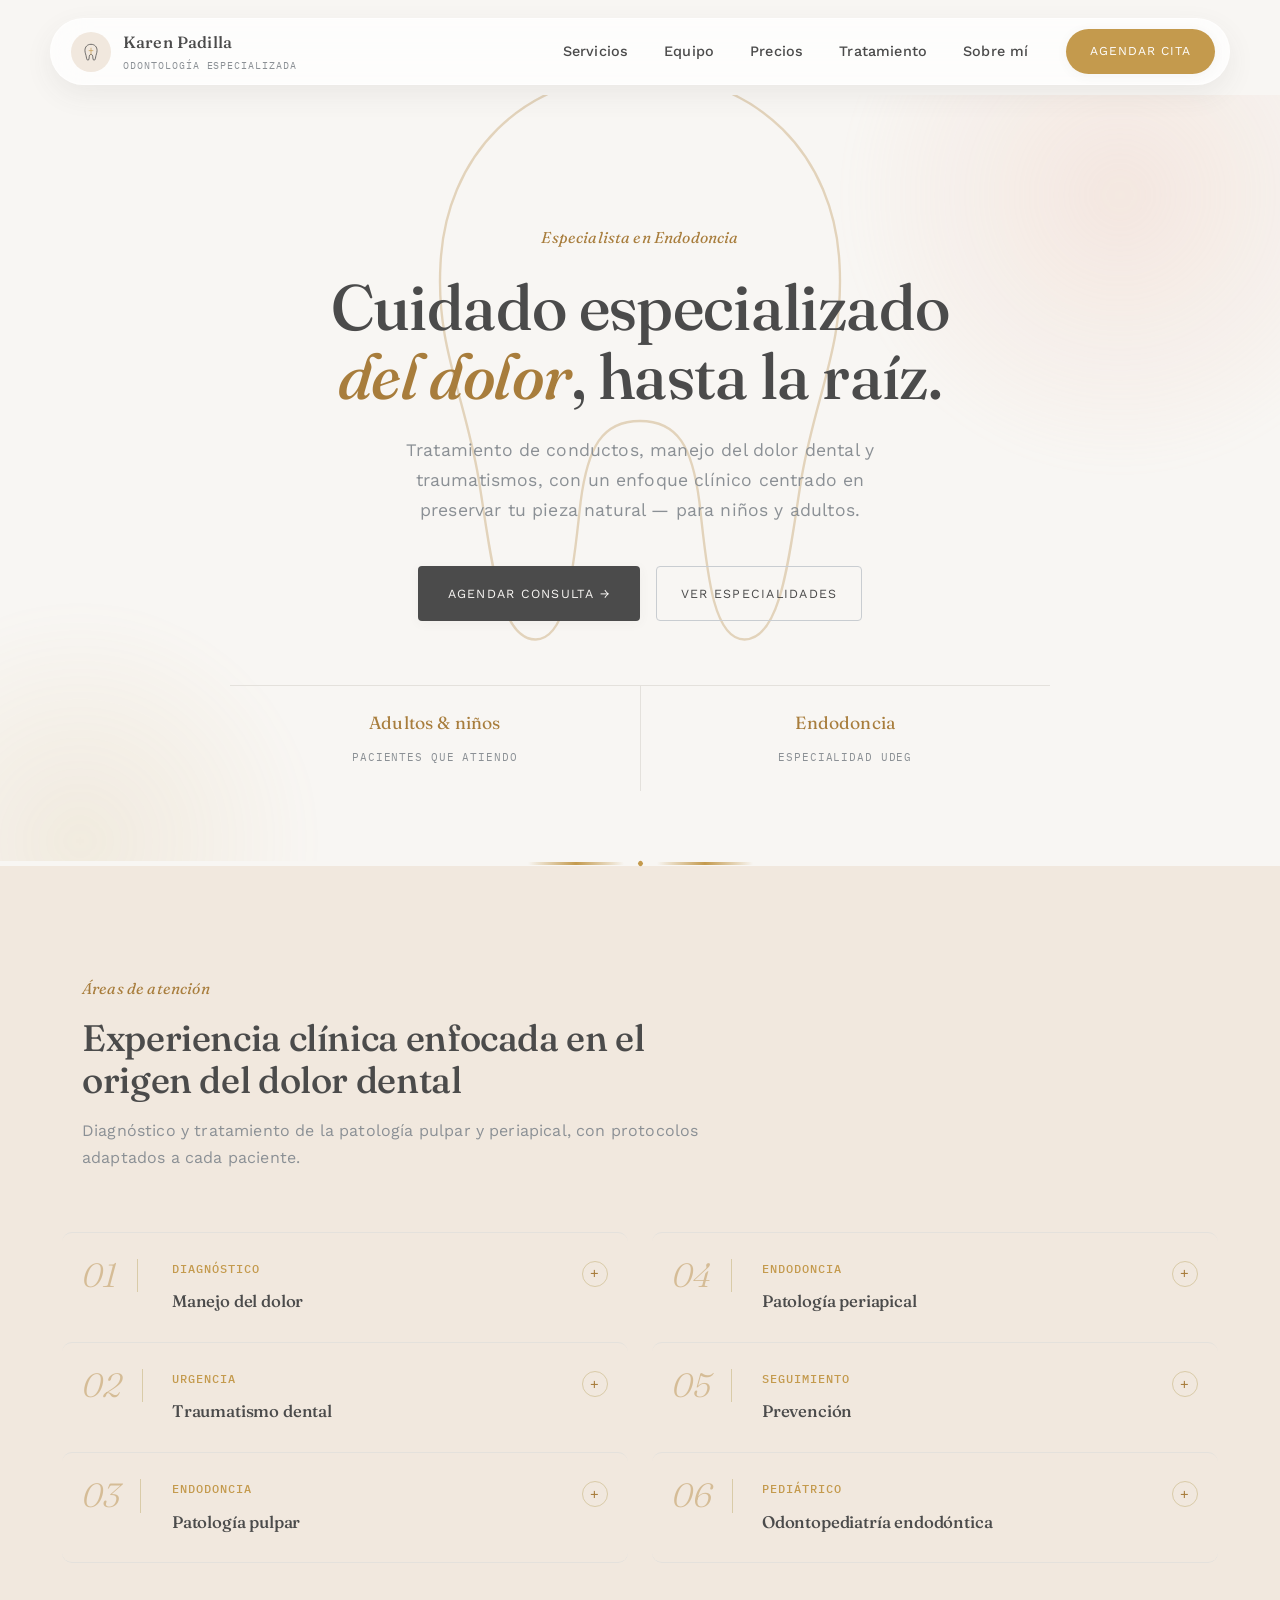
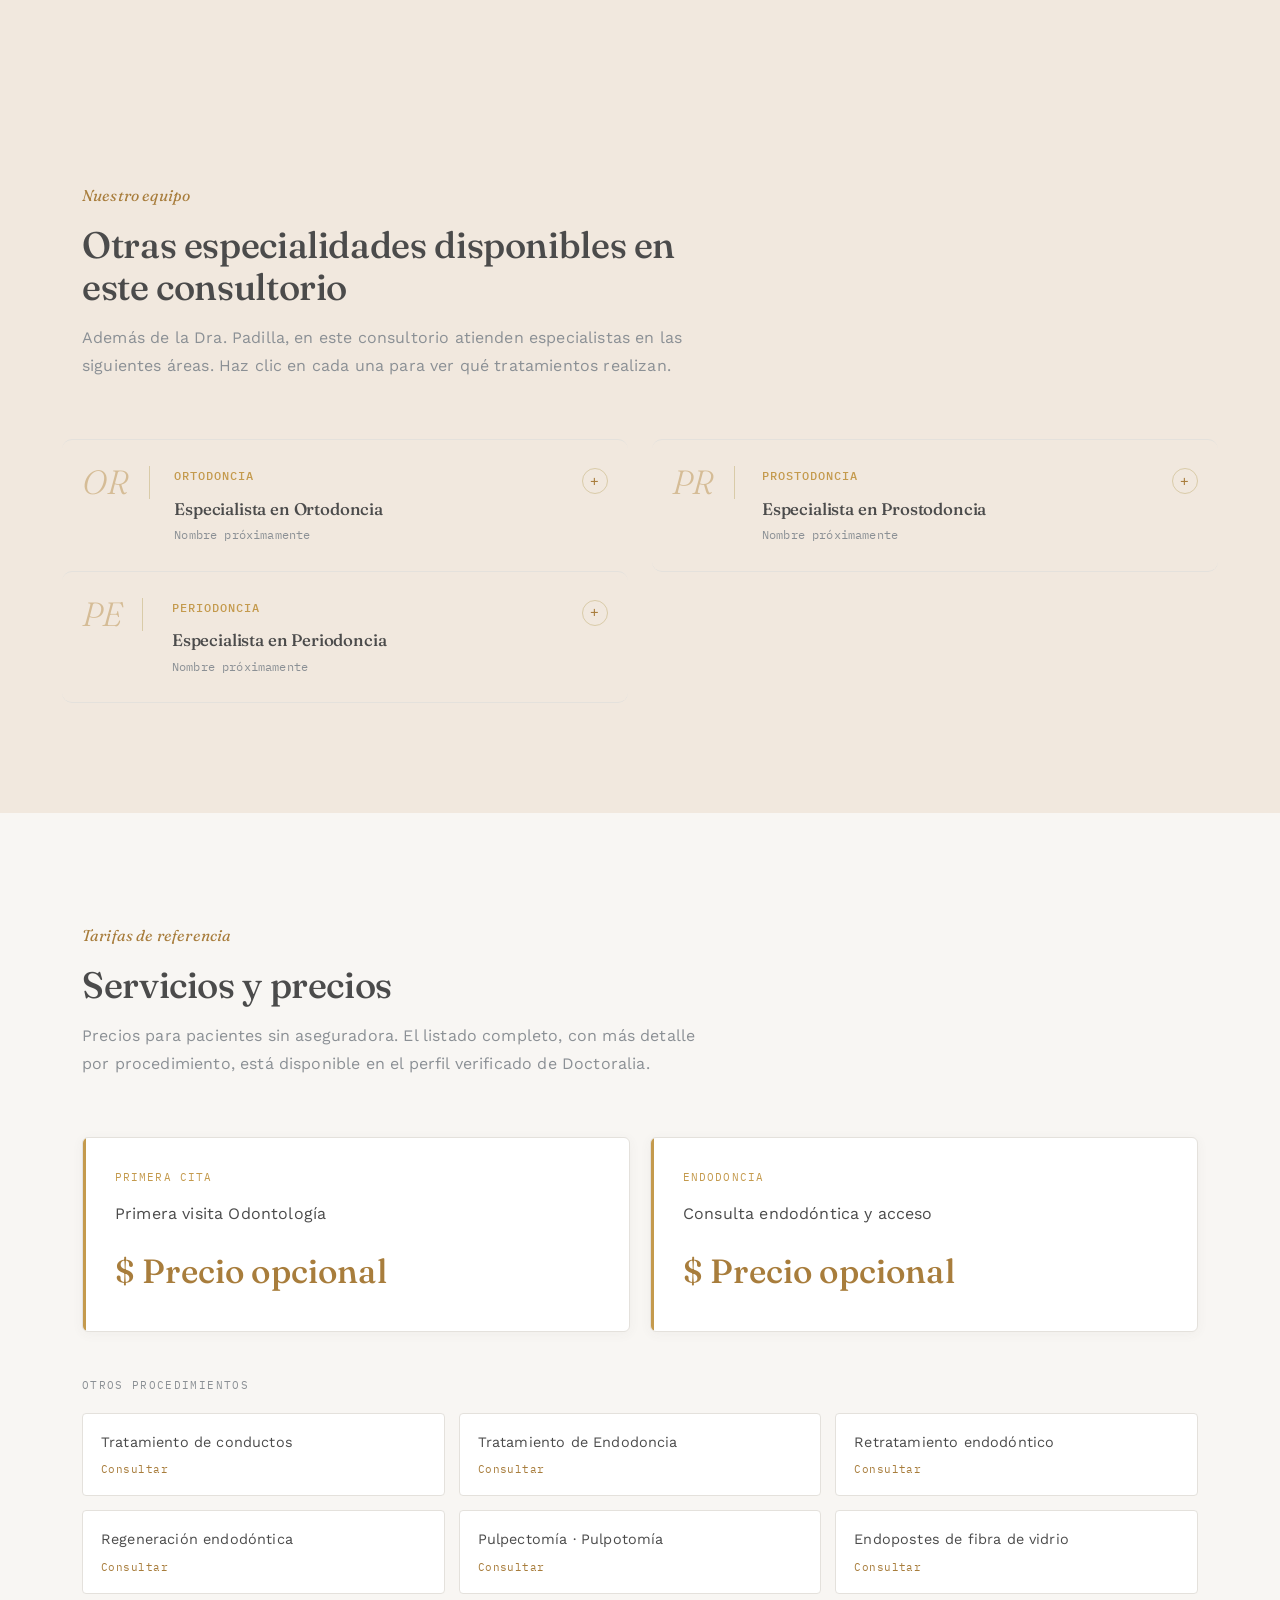
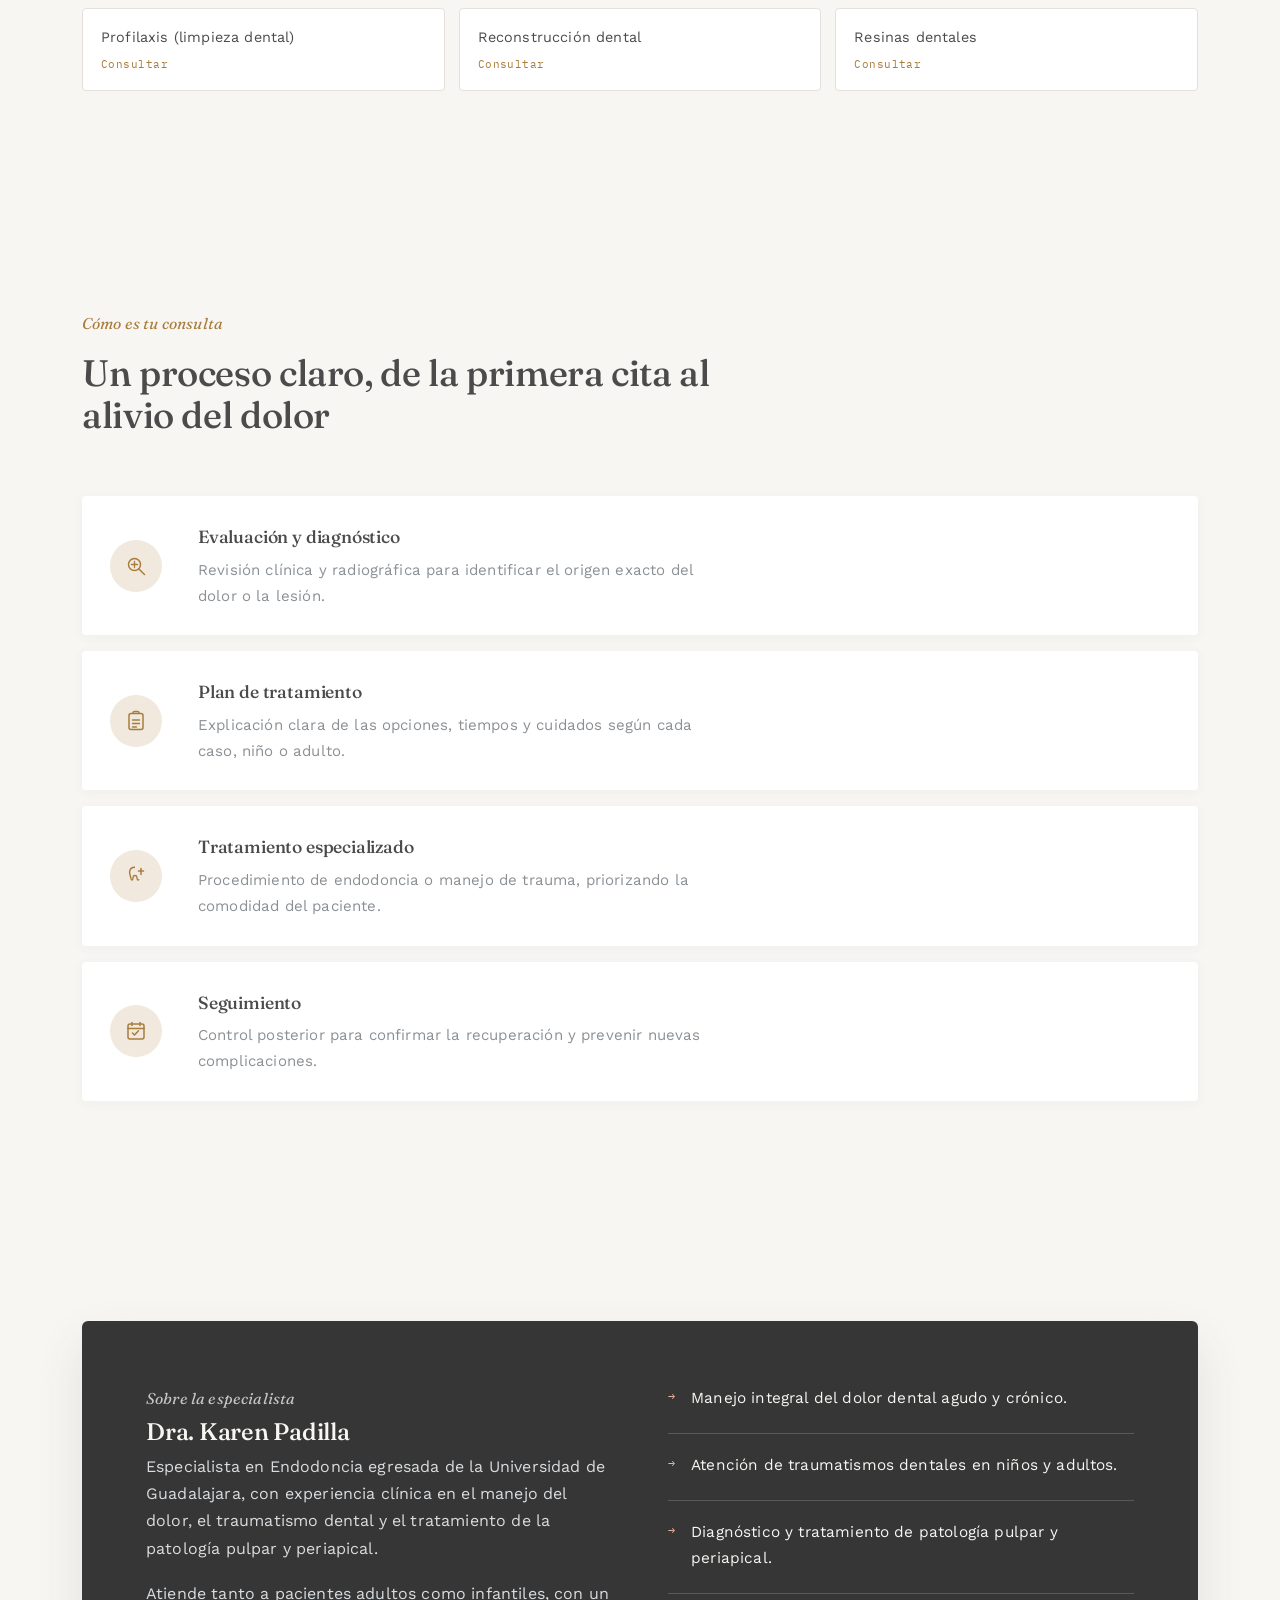
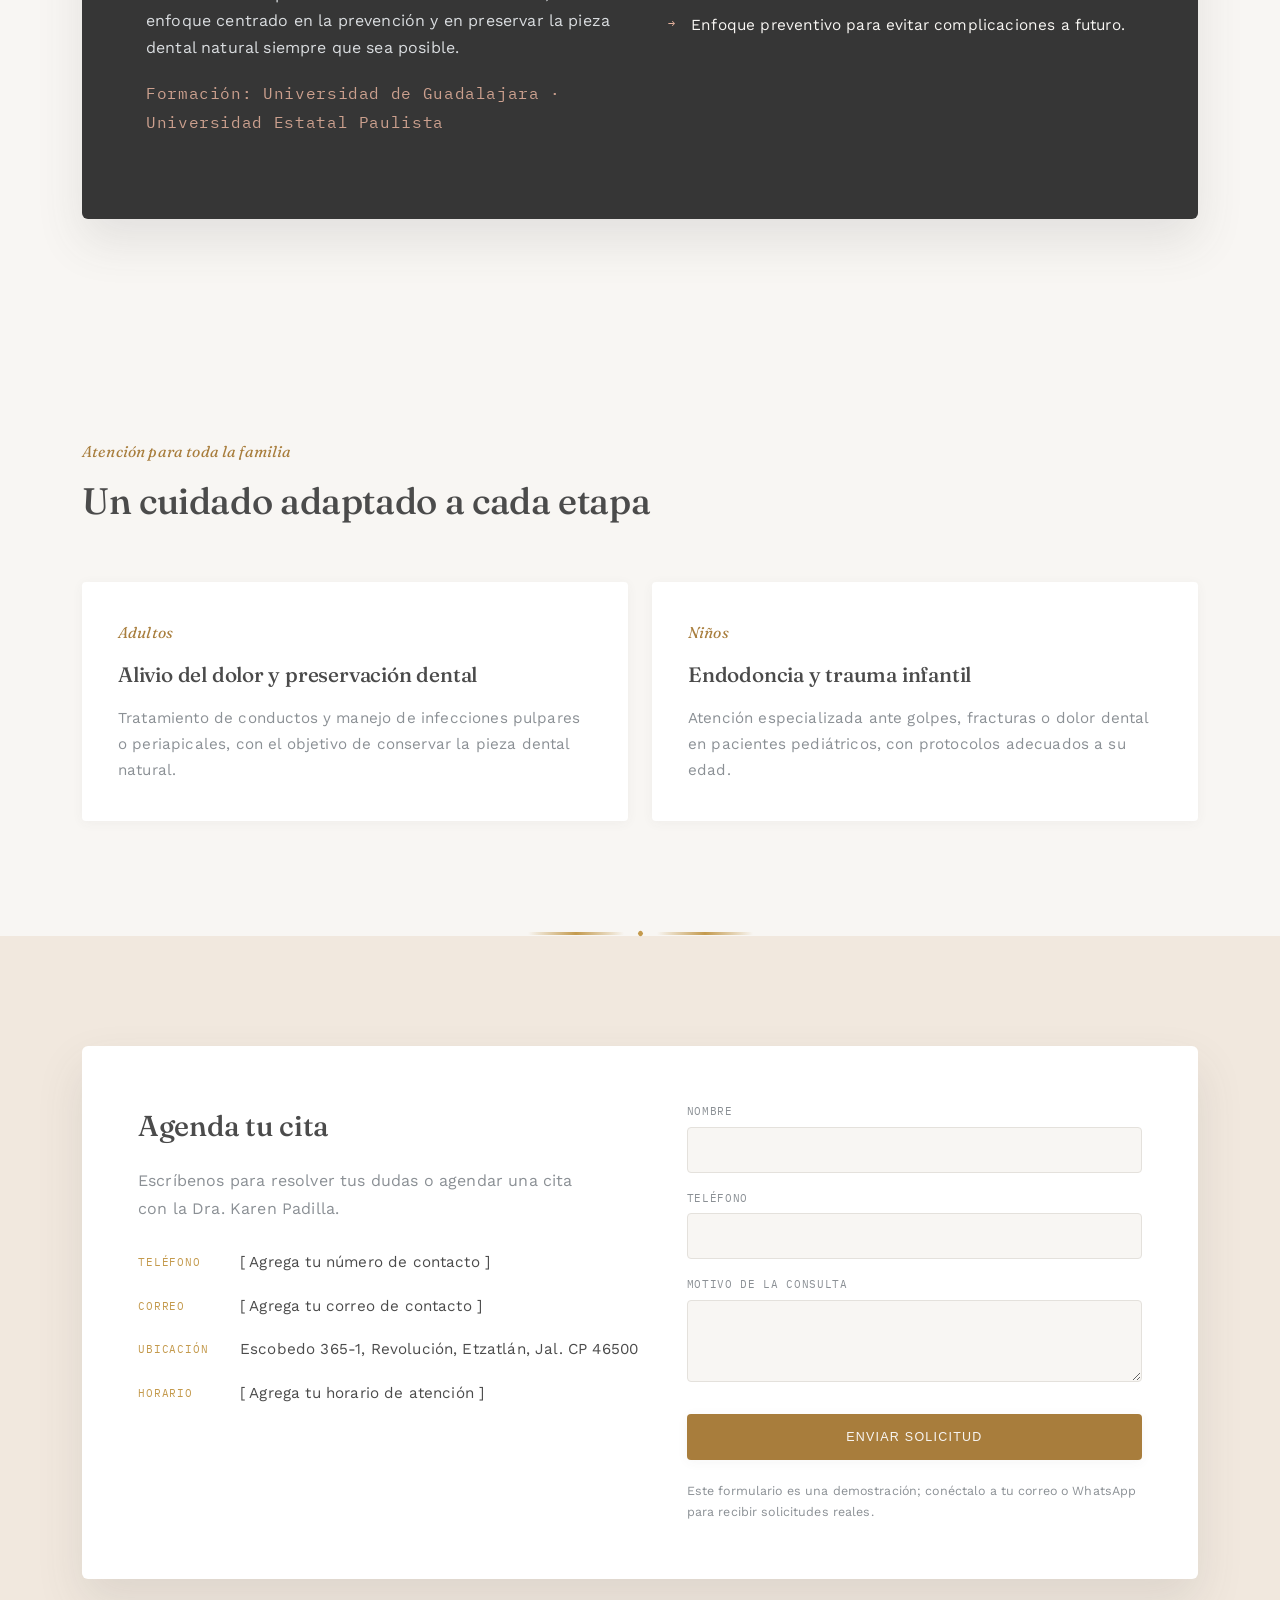
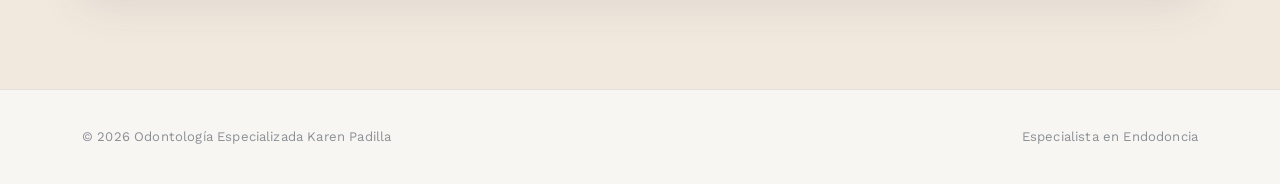
==== commit bc42bdcf: "Actualizacion de V15" ====
--- a/index.html
+++ b/index.html
@@ -27,6 +27,7 @@
     <div class="nav-links" id="navLinks">
       <ul>
         <li><a href="#servicios">Servicios</a></li>
+        <li><a href="#equipo">Equipo</a></li>
         <li><a href="#precios">Precios</a></li>
         <li><a href="#proceso">Tratamiento</a></li>
         <li><a href="#sobre-mi">Sobre mí</a></li>
@@ -148,8 +149,16 @@
     opacity:0;
     transition:max-height .35s ease, opacity .3s ease, margin-top .35s ease;
   }
-  .service-row.open .service-desc{max-height:160px; opacity:1; margin-top:12px;}
+  .service-row.open .service-desc{max-height:220px; opacity:1; margin-top:12px;}
   .service-row p{font-family:'Work Sans', sans-serif; font-size:0.92rem; color:#8B9095; margin:0; line-height:1.6;}
+  .service-row ul.svc-list{margin:0; padding:0 0 0 16px; font-family:'Work Sans', sans-serif; font-size:0.92rem; color:#8B9095; line-height:1.7;}
+  .team-name{
+    display:block;
+    font-family:'IBM Plex Mono', monospace;
+    font-size:0.72rem;
+    color:#8B9095;
+    margin-top:2px;
+  }
 </style>
 <section class="services" id="servicios">
   <div class="wrap">
@@ -260,6 +269,92 @@
               </div>
               <div class="service-desc">
                 <p>Tratamiento adaptado a las necesidades particulares de pacientes infantiles.</p>
+              </div>
+            </div>
+          </div>
+        </div>
+      </div>
+    </div>
+  </div>
+</section>
+
+<section id="equipo" style="background:#F1E8DE;">
+  <div class="wrap">
+    <div class="section-head reveal">
+      <span class="eyebrow">Nuestro equipo</span>
+      <h2>Otras especialidades disponibles en este consultorio</h2>
+      <p>Además de la Dra. Padilla, en este consultorio atienden especialistas en las siguientes áreas. Haz clic en cada una para ver qué tratamientos realizan.</p>
+    </div>
+    <div class="service-index reveal">
+      <div class="service-col">
+        <div class="service-row" onclick="toggleService(this)">
+          <div class="service-row-head">
+            <span class="idx-wrap"><span class="idx">OR</span><span class="idx-rule"></span></span>
+            <div class="service-row-body">
+              <div class="service-row-top">
+                <div>
+                  <span class="tag">Ortodoncia</span>
+                  <h3>Especialista en Ortodoncia</h3>
+                  <span class="team-name">Nombre próximamente</span>
+                </div>
+                <span class="chevron">+</span>
+              </div>
+              <div class="service-desc">
+                <ul class="svc-list">
+                  <li>Brackets metálicos y estéticos</li>
+                  <li>Alineadores invisibles</li>
+                  <li>Ortodoncia interceptiva en niños</li>
+                  <li>Retenedores y control post-tratamiento</li>
+                </ul>
+              </div>
+            </div>
+          </div>
+        </div>
+        <div class="service-row" onclick="toggleService(this)">
+          <div class="service-row-head">
+            <span class="idx-wrap"><span class="idx">PE</span><span class="idx-rule"></span></span>
+            <div class="service-row-body">
+              <div class="service-row-top">
+                <div>
+                  <span class="tag">Periodoncia</span>
+                  <h3>Especialista en Periodoncia</h3>
+                  <span class="team-name">Nombre próximamente</span>
+                </div>
+                <span class="chevron">+</span>
+              </div>
+              <div class="service-desc">
+                <ul class="svc-list">
+                  <li>Tratamiento de encías y periodontitis</li>
+                  <li>Limpieza profunda (curetaje)</li>
+                  <li>Cirugía periodontal</li>
+                  <li>Injertos de encía</li>
+                </ul>
+              </div>
+            </div>
+          </div>
+        </div>
+      </div>
+      <div class="service-col">
+        
+        <div class="service-row" onclick="toggleService(this)">
+          <div class="service-row-head">
+            <span class="idx-wrap"><span class="idx">PR</span><span class="idx-rule"></span></span>
+            <div class="service-row-body">
+              <div class="service-row-top">
+                <div>
+                  <span class="tag">Prostodoncia</span>
+                  <h3>Especialista en Prostodoncia</h3>
+                  <span class="team-name">Nombre próximamente</span>
+                </div>
+                <span class="chevron">+</span>
+              </div>
+              <div class="service-desc">
+                <ul class="svc-list">
+                  <li>Coronas y puentes dentales</li>
+                  <li>Prótesis removibles y totales</li>
+                  <li>Rehabilitación oral completa</li>
+                  <li>Prótesis sobre implantes</li>
+                </ul>
               </div>
             </div>
           </div>
--- a/assets/css/style.css
+++ b/assets/css/style.css
@@ -551,6 +551,7 @@
     margin:0;
   }
 
+  
   /* PROCESS */
   .process-list{
     display:flex;
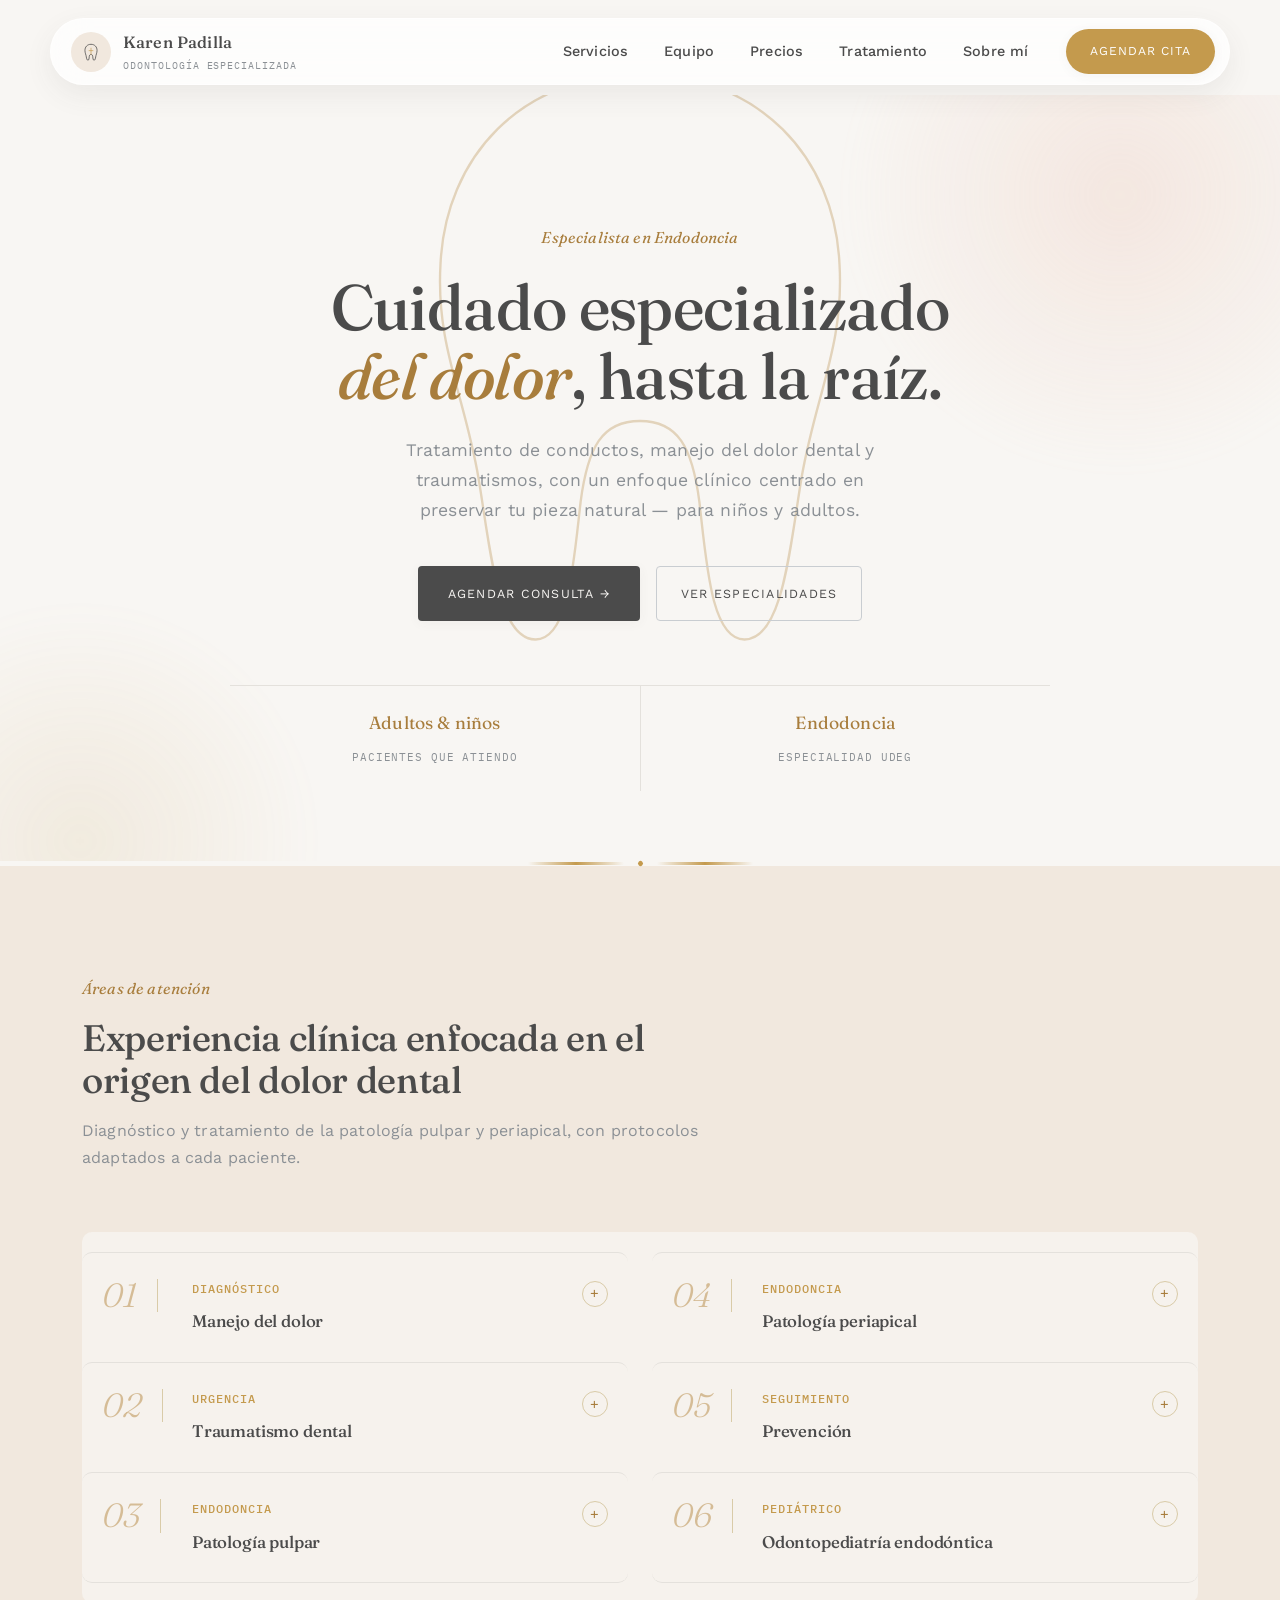
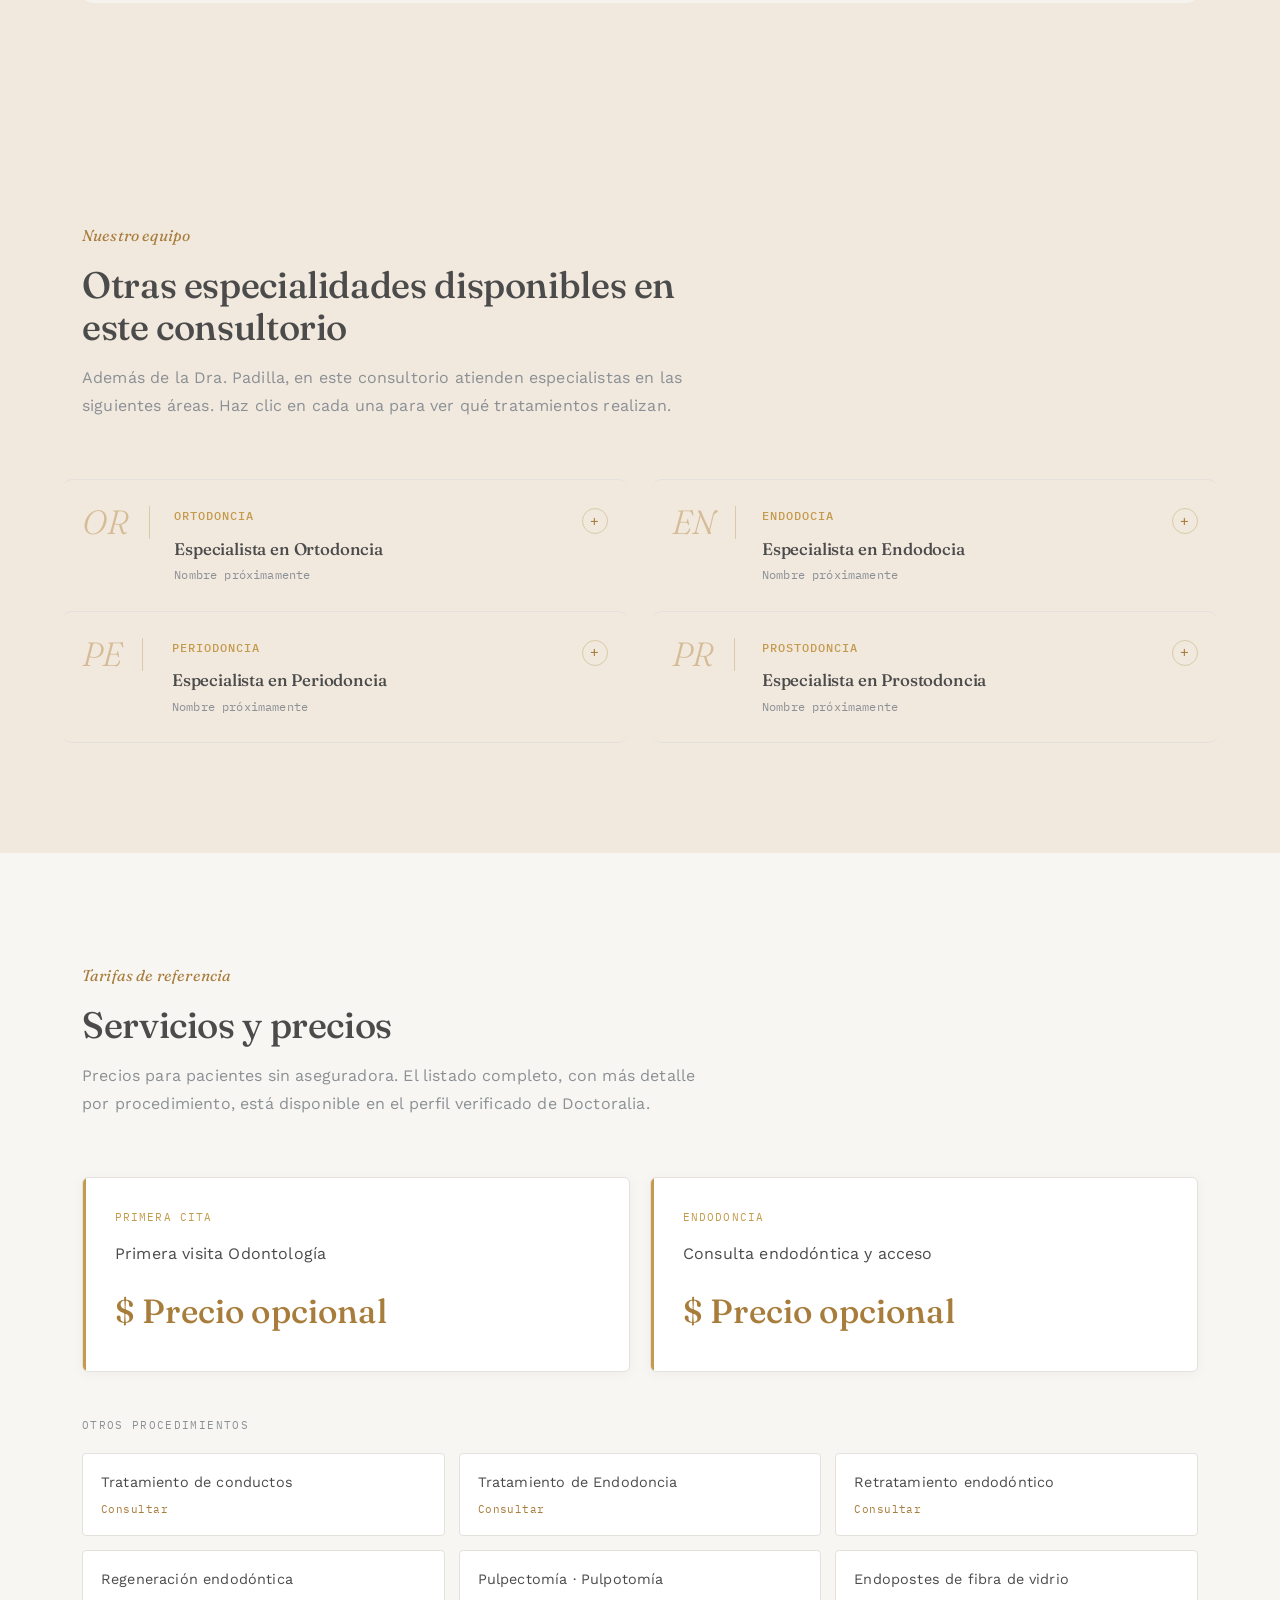
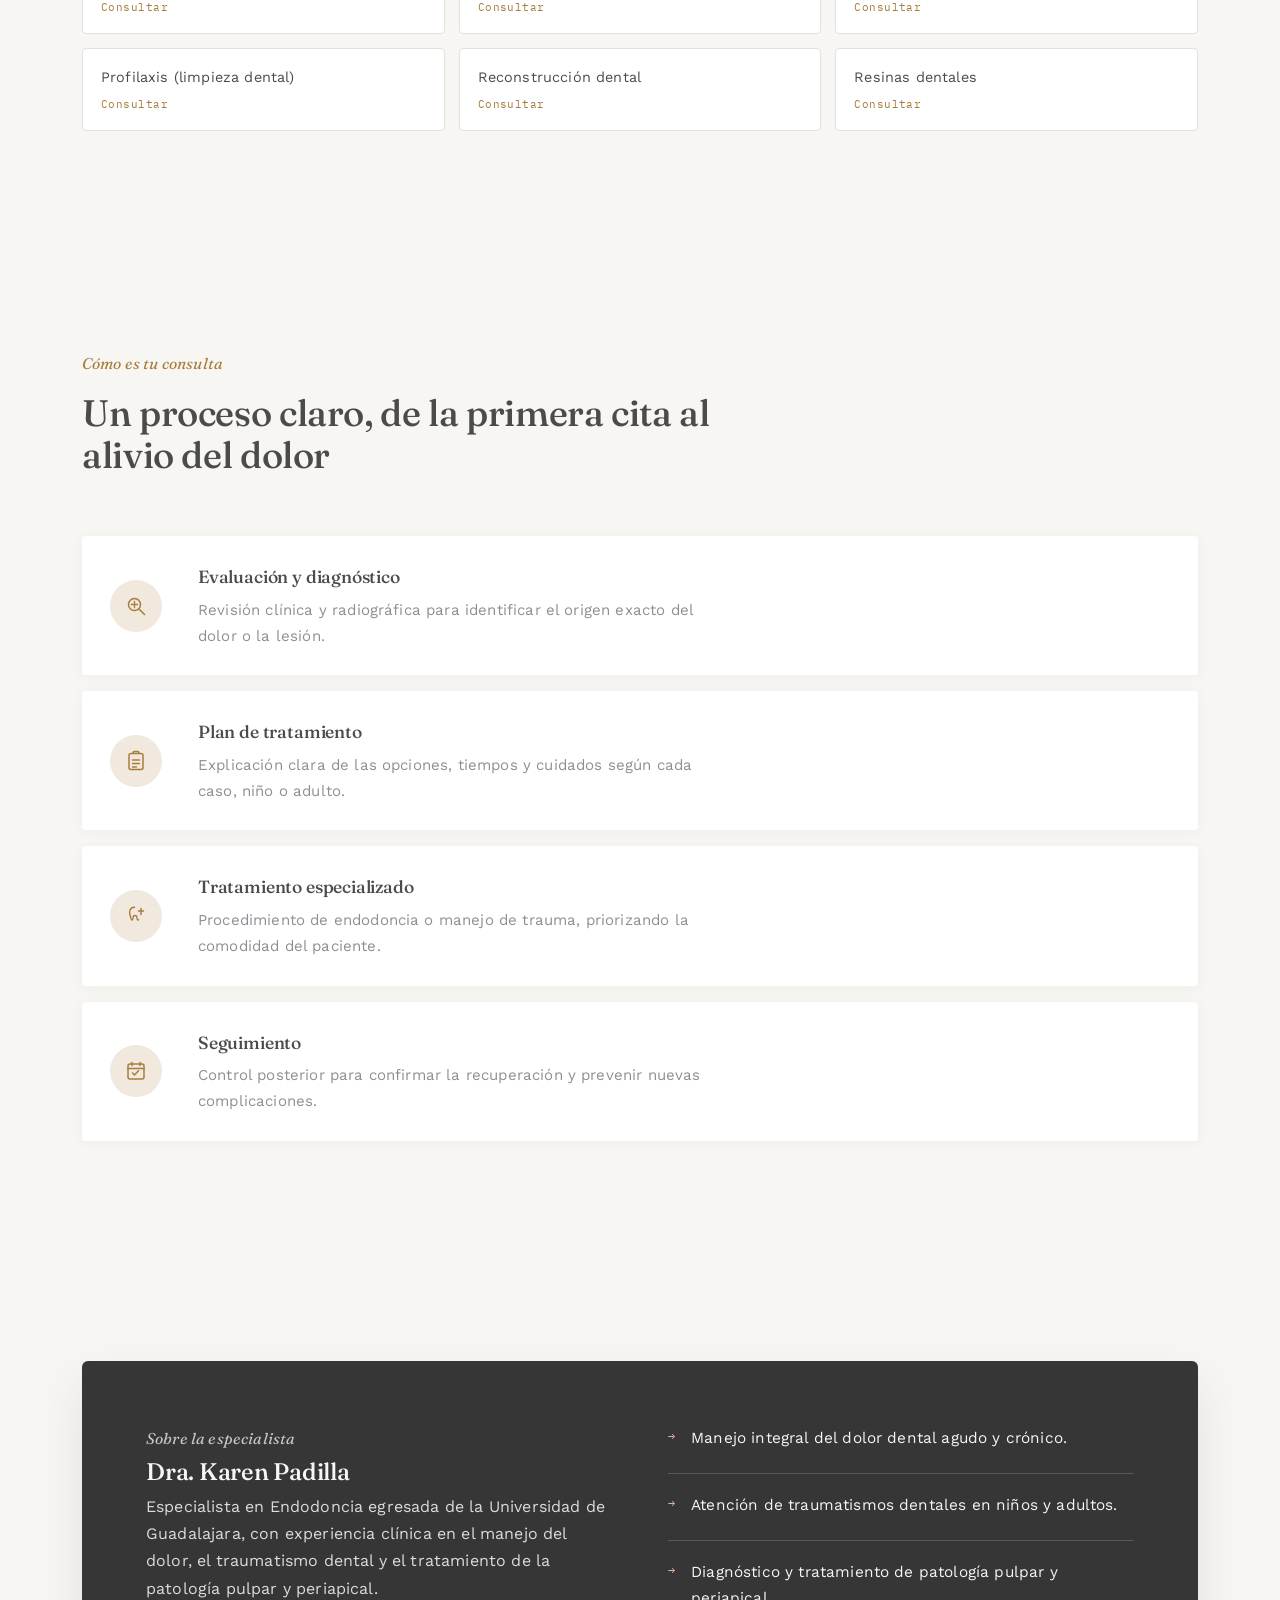
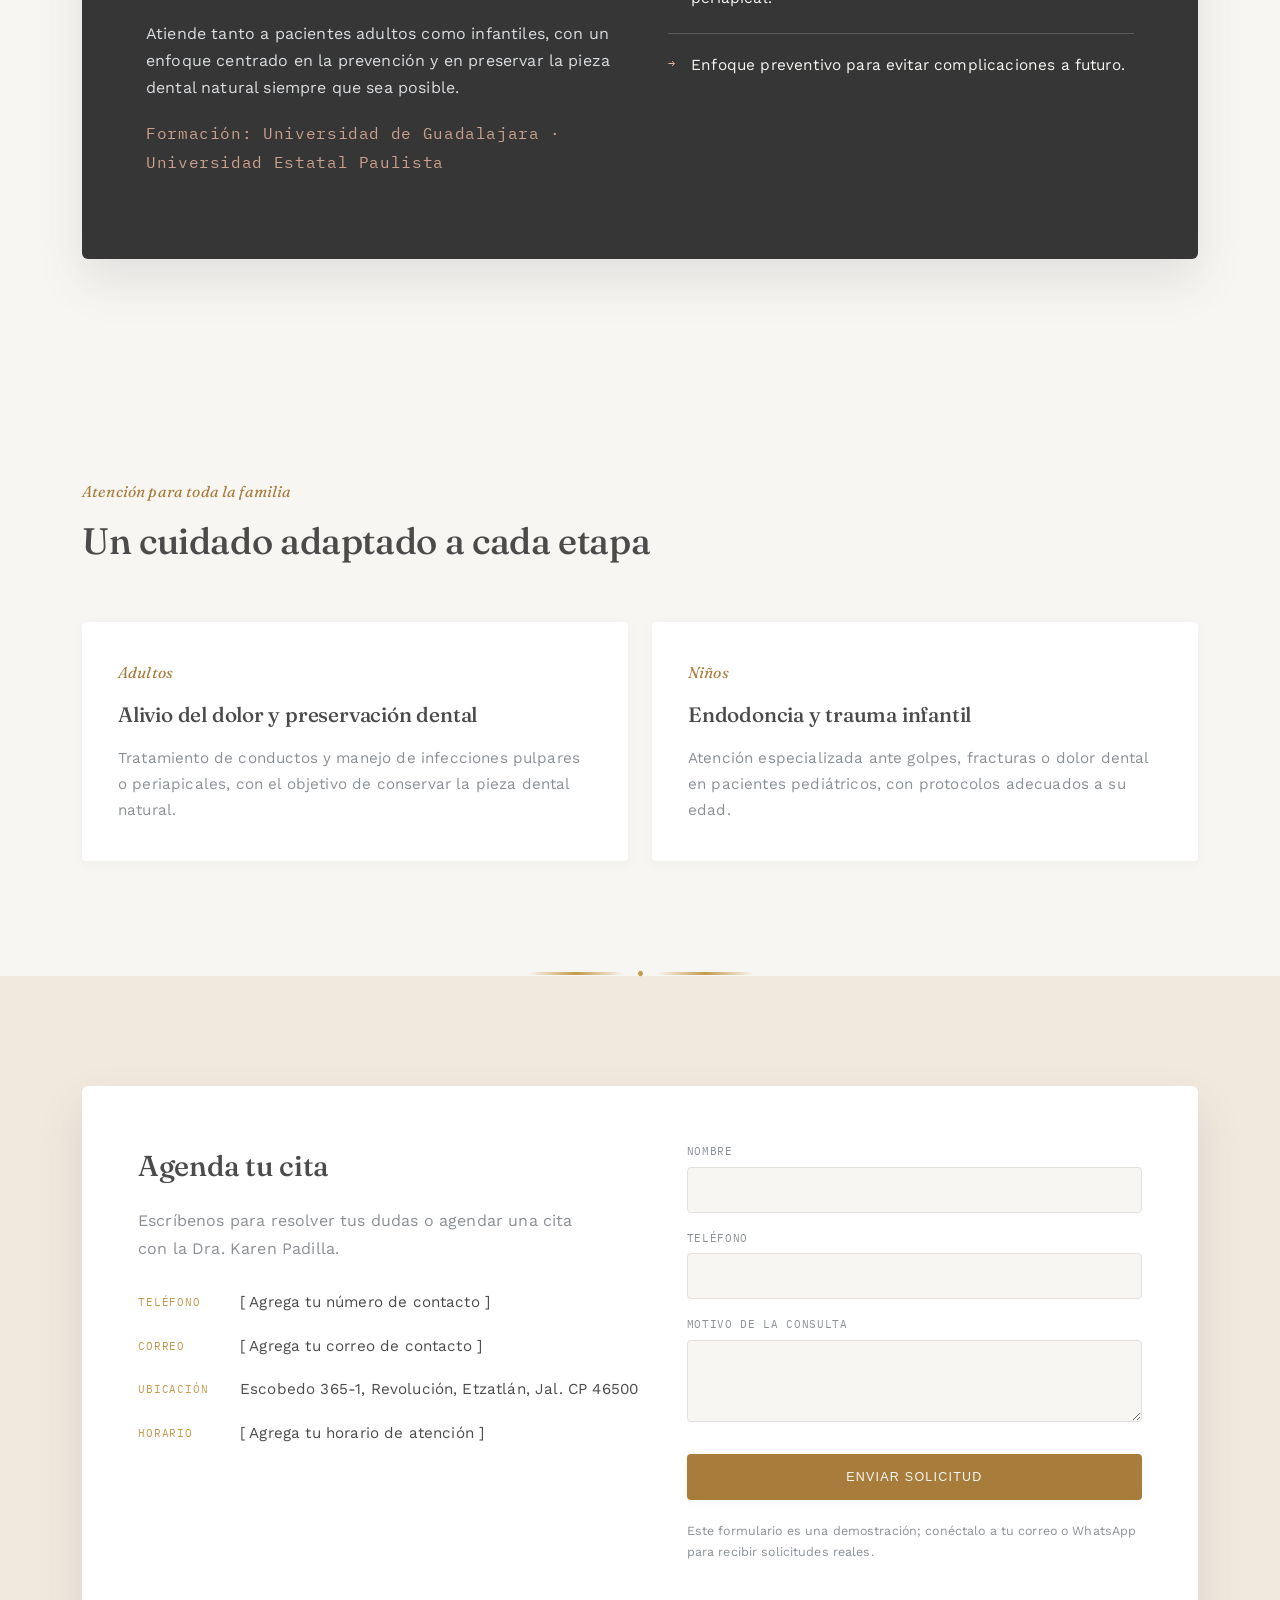
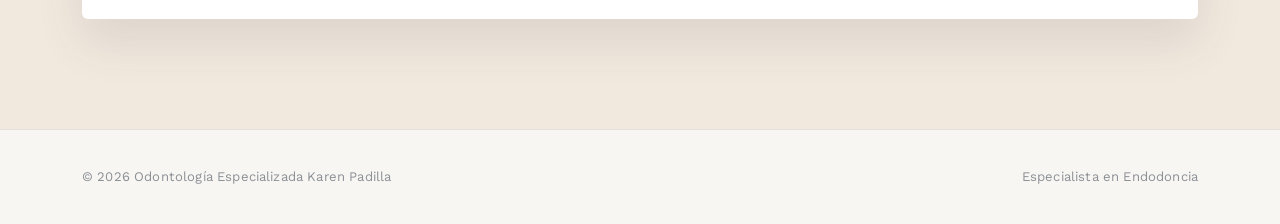
==== commit 99b35c6c: "Actualizacion de V16" ====
--- a/index.html
+++ b/index.html
@@ -167,8 +167,8 @@
       <h2>Experiencia clínica enfocada en el origen del dolor dental</h2>
       <p>Diagnóstico y tratamiento de la patología pulpar y periapical, con protocolos adaptados a cada paciente.</p>
     </div>
-    <div class="service-index reveal">
-      <div class="service-col">
+    <div class="service-index reveal"  style="background-color: #f8f6f3ba; border-radius:10px; padding:20px;"  >
+      <div class="service-col" >
         <div class="service-row" onclick="toggleService(this)">
           <div class="service-row-head">
             <span class="idx-wrap"><span class="idx">01</span><span class="idx-rule"></span></span>
@@ -335,7 +335,29 @@
         </div>
       </div>
       <div class="service-col">
-        
+        <div class="service-row" onclick="toggleService(this)">
+          <div class="service-row-head">
+            <span class="idx-wrap"><span class="idx">EN</span><span class="idx-rule"></span></span>
+            <div class="service-row-body">
+              <div class="service-row-top">
+                <div>
+                  <span class="tag">Endodocia</span>
+                  <h3>Especialista en Endodocia</h3>
+                  <span class="team-name">Nombre próximamente</span>
+                </div>
+                <span class="chevron">+</span>
+              </div>
+              <div class="service-desc">
+                <ul class="svc-list">
+                  <li>Diagnóstico: Se evalúa el diente con radiografías.</li>
+                  <li>Limpieza: Se elimina el nervio afectado y se desinfectan</li>
+                  <li>Sellado: Se rellenan y sellan los conductos para evitar nuevas infecciones</li>
+                  <li>Rehabilitación: el diente se restaura con un empaste o corona</li>
+                </ul>
+              </div>
+            </div>
+          </div>
+        </div>
         <div class="service-row" onclick="toggleService(this)">
           <div class="service-row-head">
             <span class="idx-wrap"><span class="idx">PR</span><span class="idx-rule"></span></span>
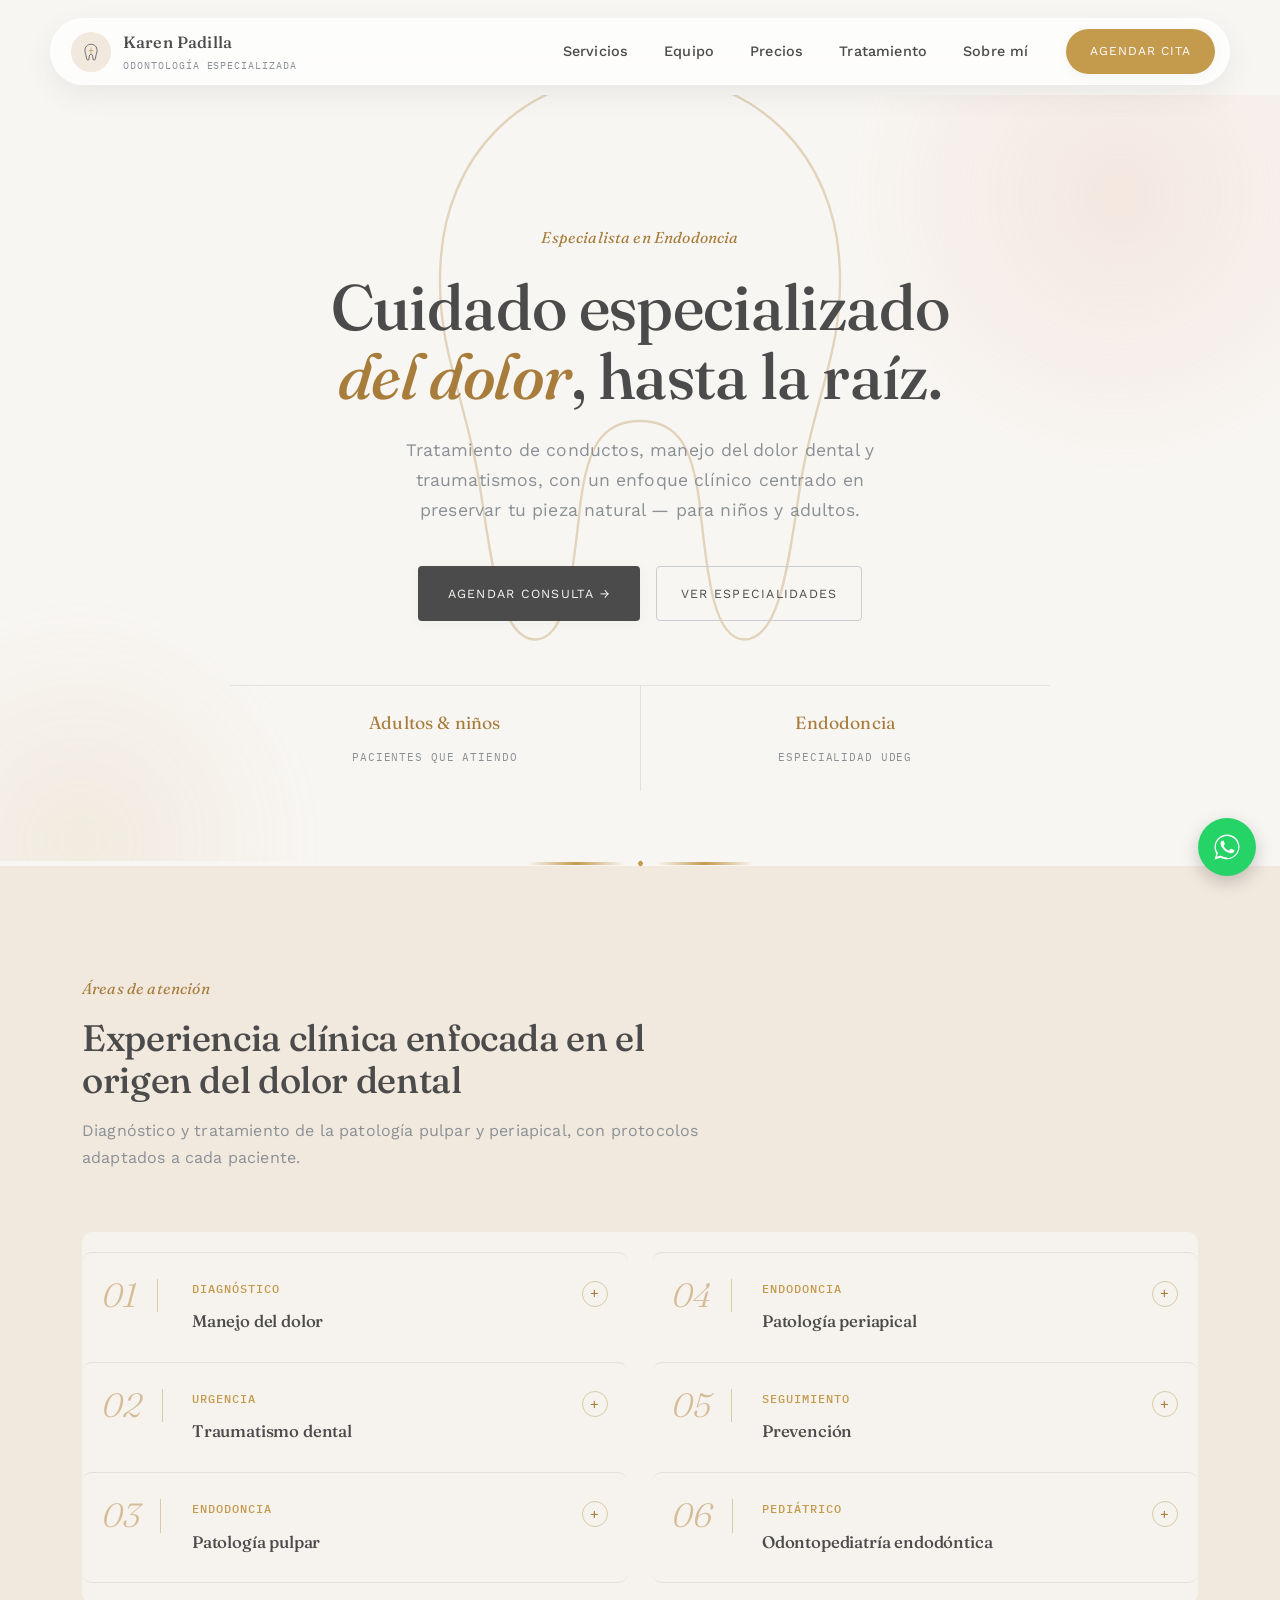
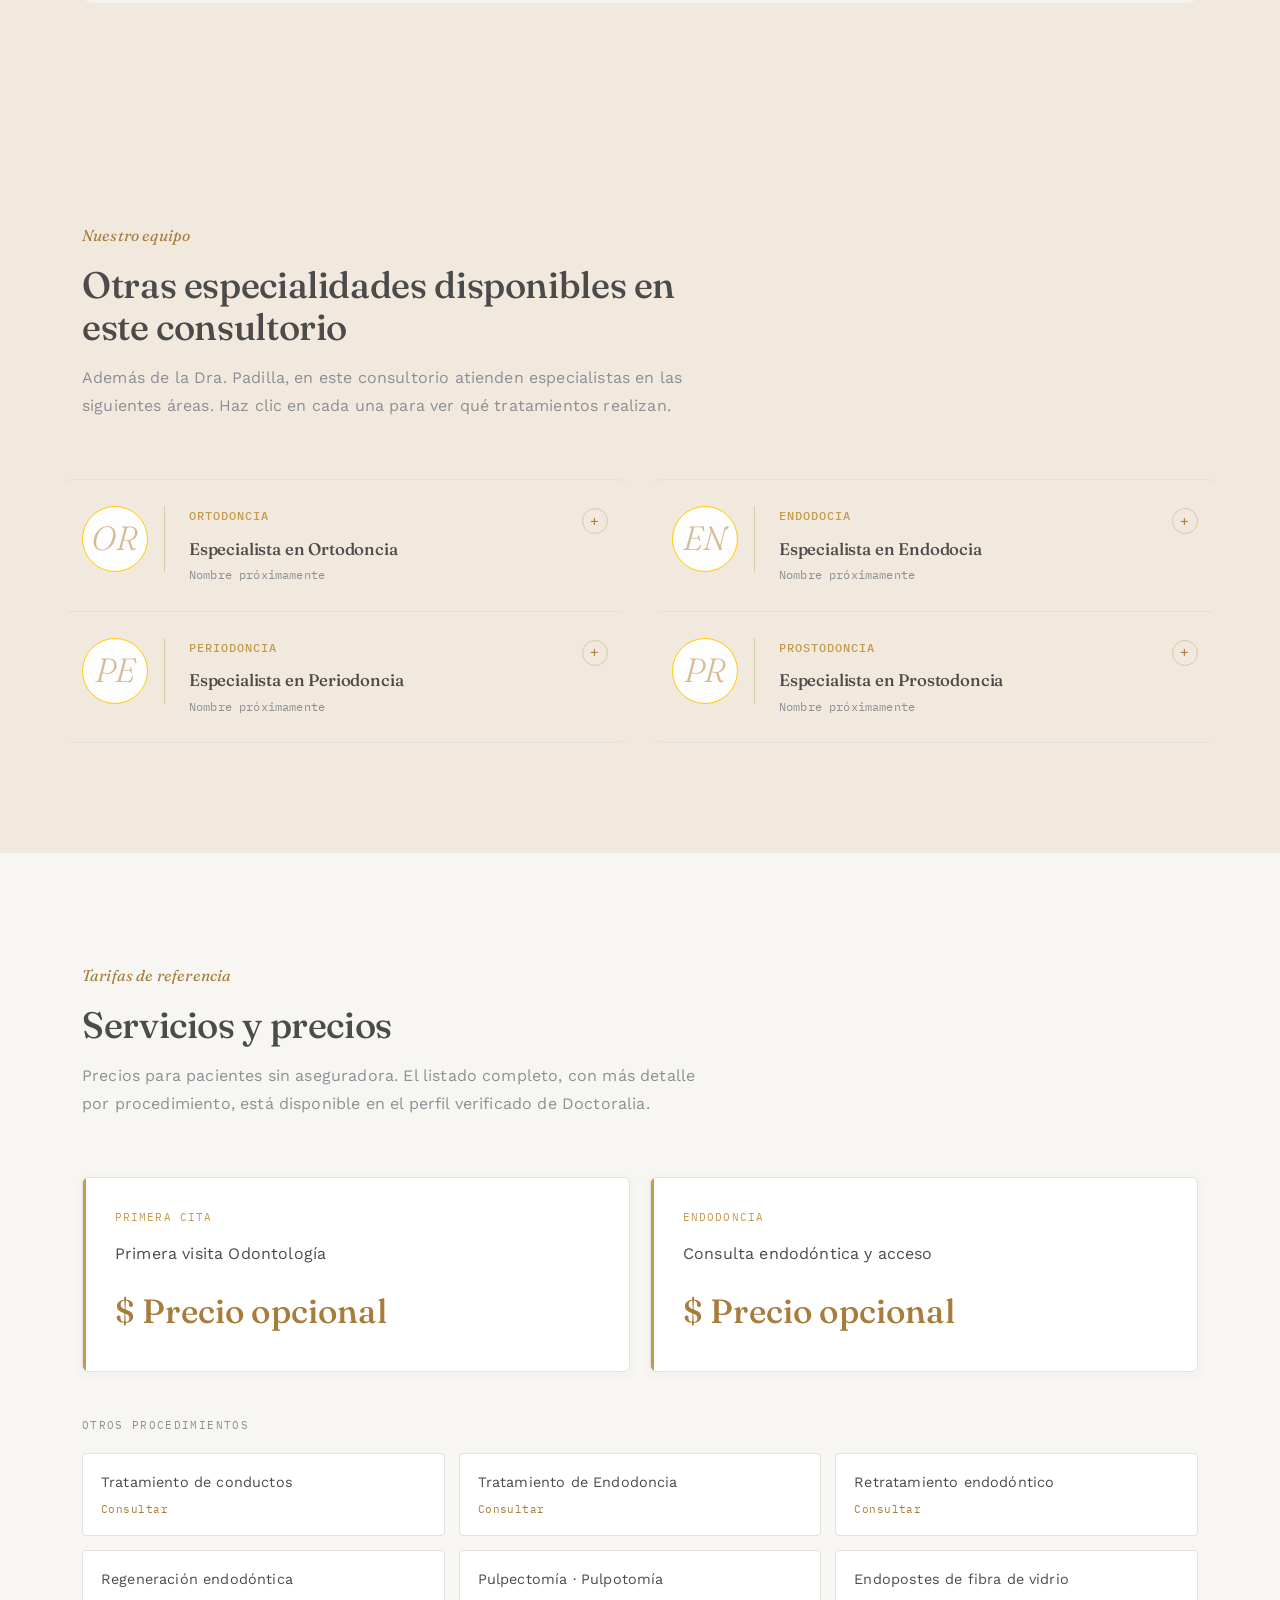
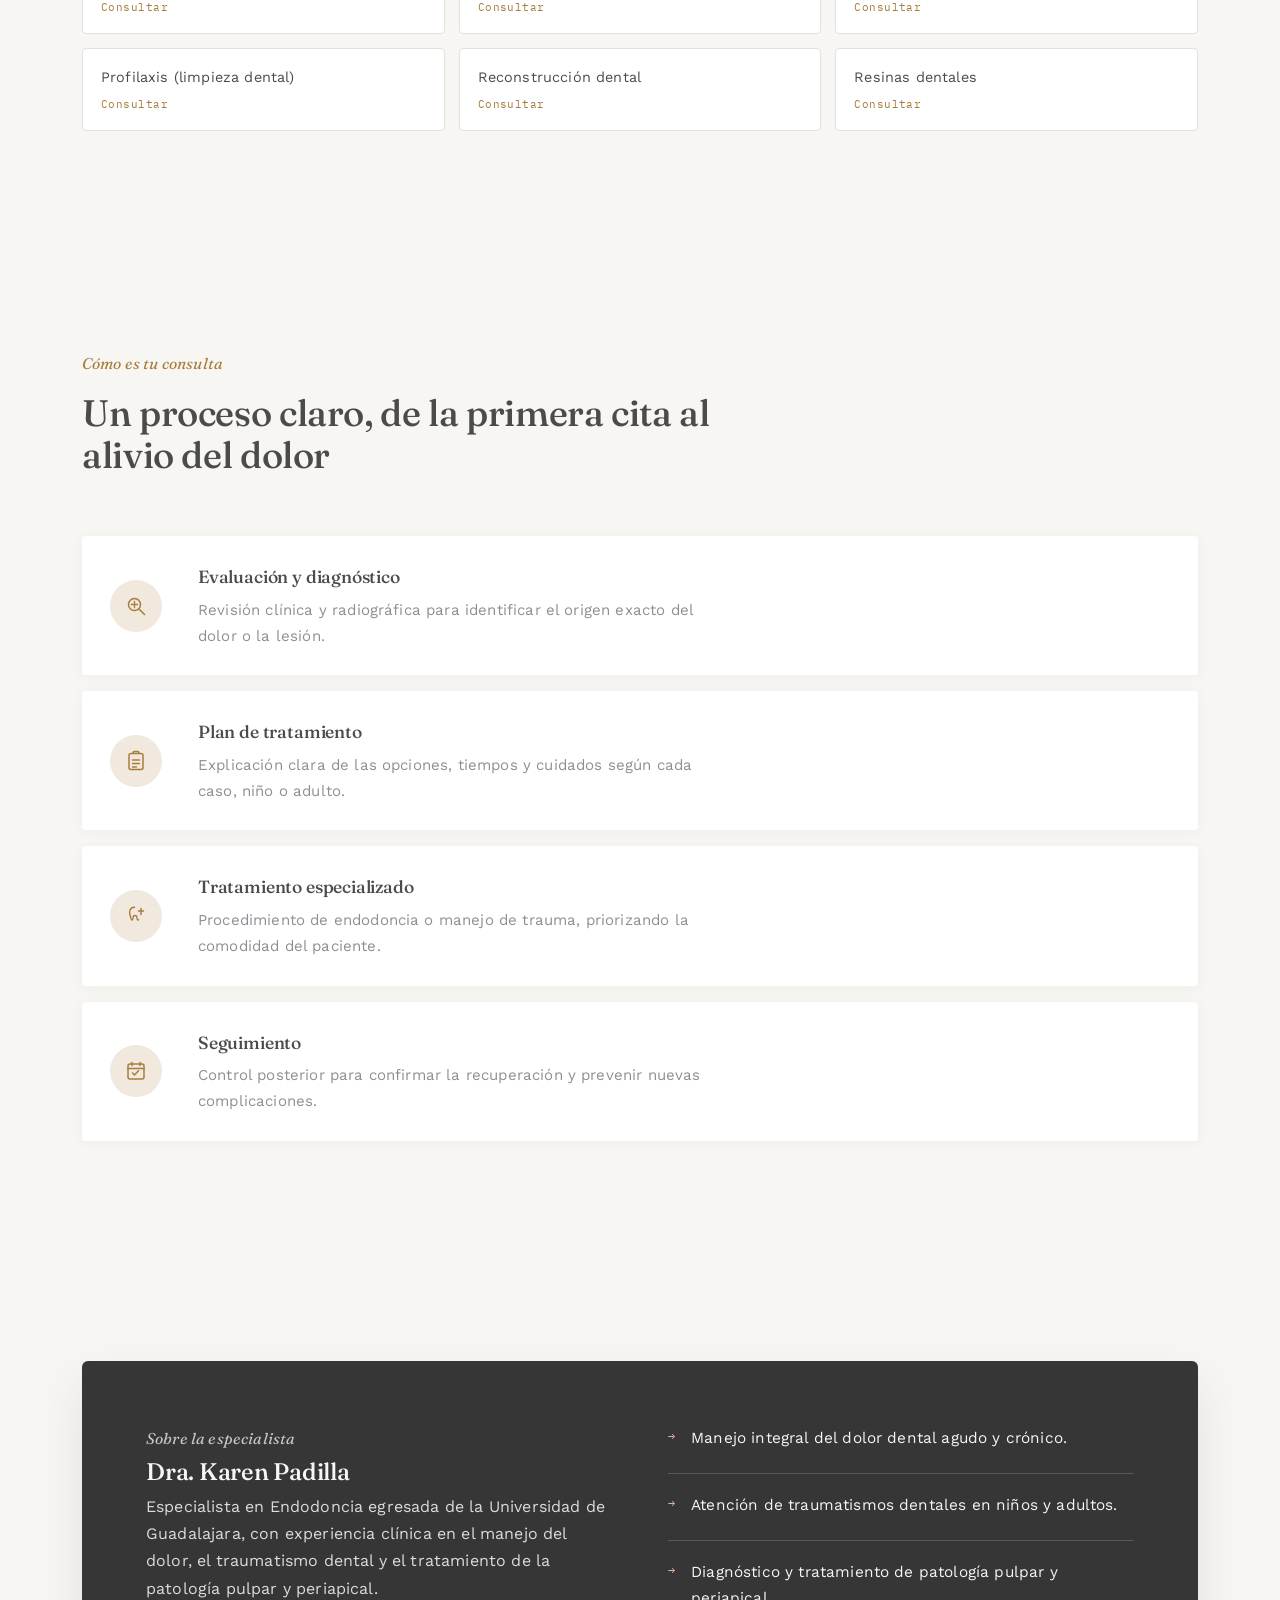
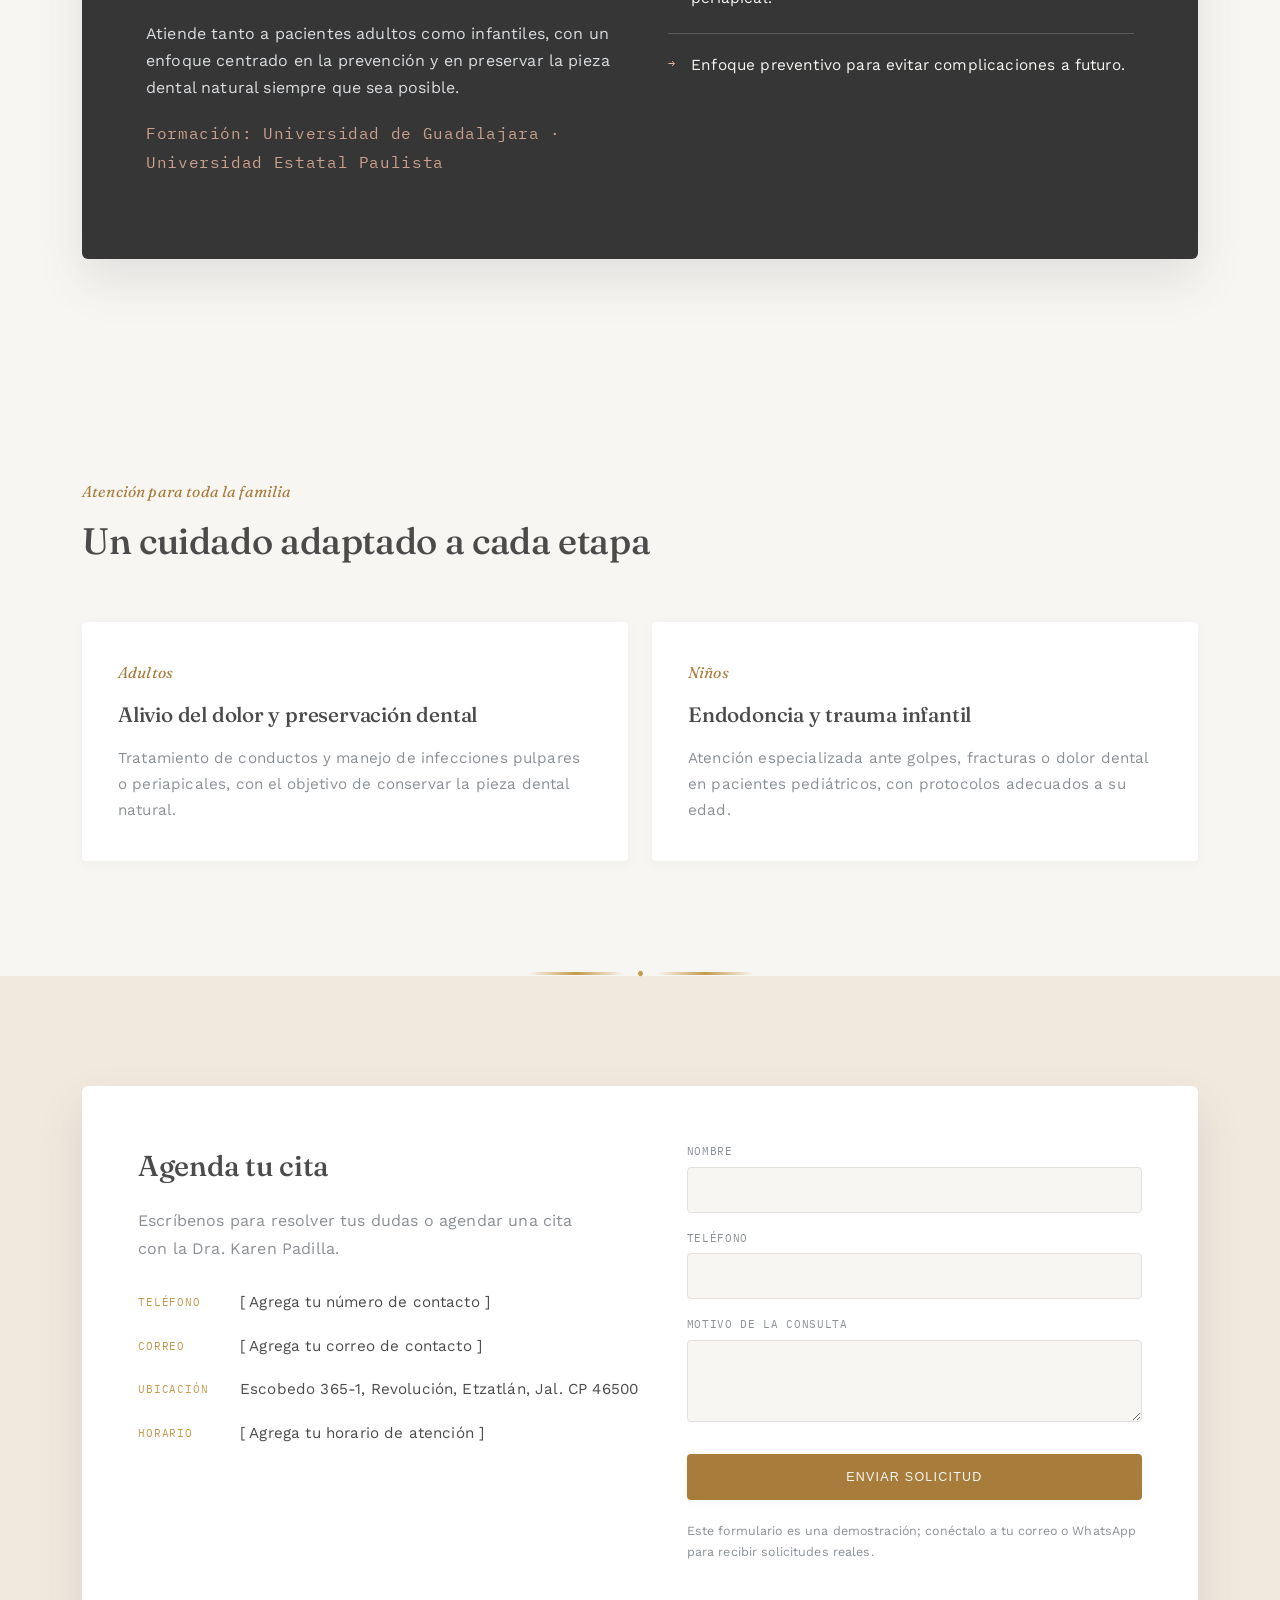
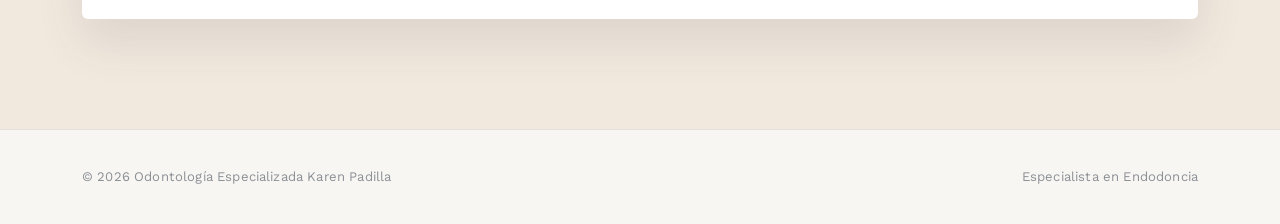
==== commit 13b37af0: "Agregue boton de Whats" ====
--- a/index.html
+++ b/index.html
@@ -159,6 +159,51 @@
     color:#8B9095;
     margin-top:2px;
   }
+
+  .service-row .idx{
+    font-family:'Fraunces', serif;
+    font-style:italic;
+    font-weight:300;
+    font-size:2.1rem;
+    line-height:1;
+    color:#D5BC96;
+    transition:color .3s ease;
+  }
+
+  #equipo .idx-wrap{gap:16px;}
+  #equipo .idx{
+    width:66px;
+    height:66px;
+    min-width:46px;
+    border-radius:50%;
+    background:#fdfdfd;
+    display:flex;
+    align-items:center;
+    justify-content:center;
+    font-size:2.1rem;
+    border:1px solid #ffcc00;
+  }
+  #equipo .service-row:hover .idx, #equipo .service-row.open .idx{
+    background:#C49A4D;
+    color:#fff;
+    border-color:#C49A4D;
+  }
+  .whatsapp-float{
+  position:fixed;
+  bottom:24px;
+  right:24px;
+  width:58px;
+  height:58px;
+  background:#25D366;
+  border-radius:50%;
+  display:flex;
+  align-items:center;
+  justify-content:center;
+  box-shadow:0 6px 18px rgba(0,0,0,0.2);
+  z-index:100;
+  transition:transform .2s ease;
+}
+.whatsapp-float:hover{transform:scale(1.08);}
 </style>
 <section class="services" id="servicios">
   <div class="wrap">
@@ -611,5 +656,12 @@
 </footer>
 
 <script src="assets/js/main.js" defer></script>
+
+<a href="https://wa.me/NUMERO_AQUI" target="_blank" rel="noopener" class="whatsapp-float" aria-label="Escribir por WhatsApp">
+  <svg viewBox="0 0 24 24" width="30" height="30" fill="white" xmlns="http://www.w3.org/2000/svg">
+    <path d="M17.5 14.4c-.3-.1-1.7-.9-2-1-.3-.1-.5-.1-.7.1-.2.3-.8 1-.9 1.2-.2.2-.3.2-.6.1-.3-.1-1.2-.5-2.3-1.5-.9-.8-1.4-1.7-1.6-2-.2-.3 0-.5.1-.6.1-.1.3-.3.4-.5.1-.2.2-.3.3-.5.1-.2 0-.4 0-.5C10.1 9 9.6 7.8 9.4 7.3c-.2-.5-.4-.4-.5-.4h-.5c-.2 0-.5.1-.7.3-.2.3-.9.9-.9 2.2s1 2.6 1.1 2.7c.1.2 1.9 3 4.7 4.1.6.3 1.1.4 1.5.6.7.2 1.3.2 1.7.1.5-.1 1.7-.7 1.9-1.4.2-.6.2-1.2.2-1.3-.1-.1-.3-.2-.6-.3Z"/>
+    <path d="M12 2C6.5 2 2 6.5 2 12c0 1.9.5 3.7 1.5 5.3L2 22l4.8-1.5c1.6.9 3.3 1.3 5.2 1.3 5.5 0 10-4.5 10-10S17.5 2 12 2Zm0 18.3c-1.7 0-3.3-.5-4.7-1.3l-.3-.2-3.2 1 1-3.1-.2-.3C3.6 15 3 13.5 3 12c0-4.9 4-8.9 9-8.9s9 4 9 8.9-4 8.9-9 8.9Z"/>
+  </svg>
+</a>
 </body>
 </html>
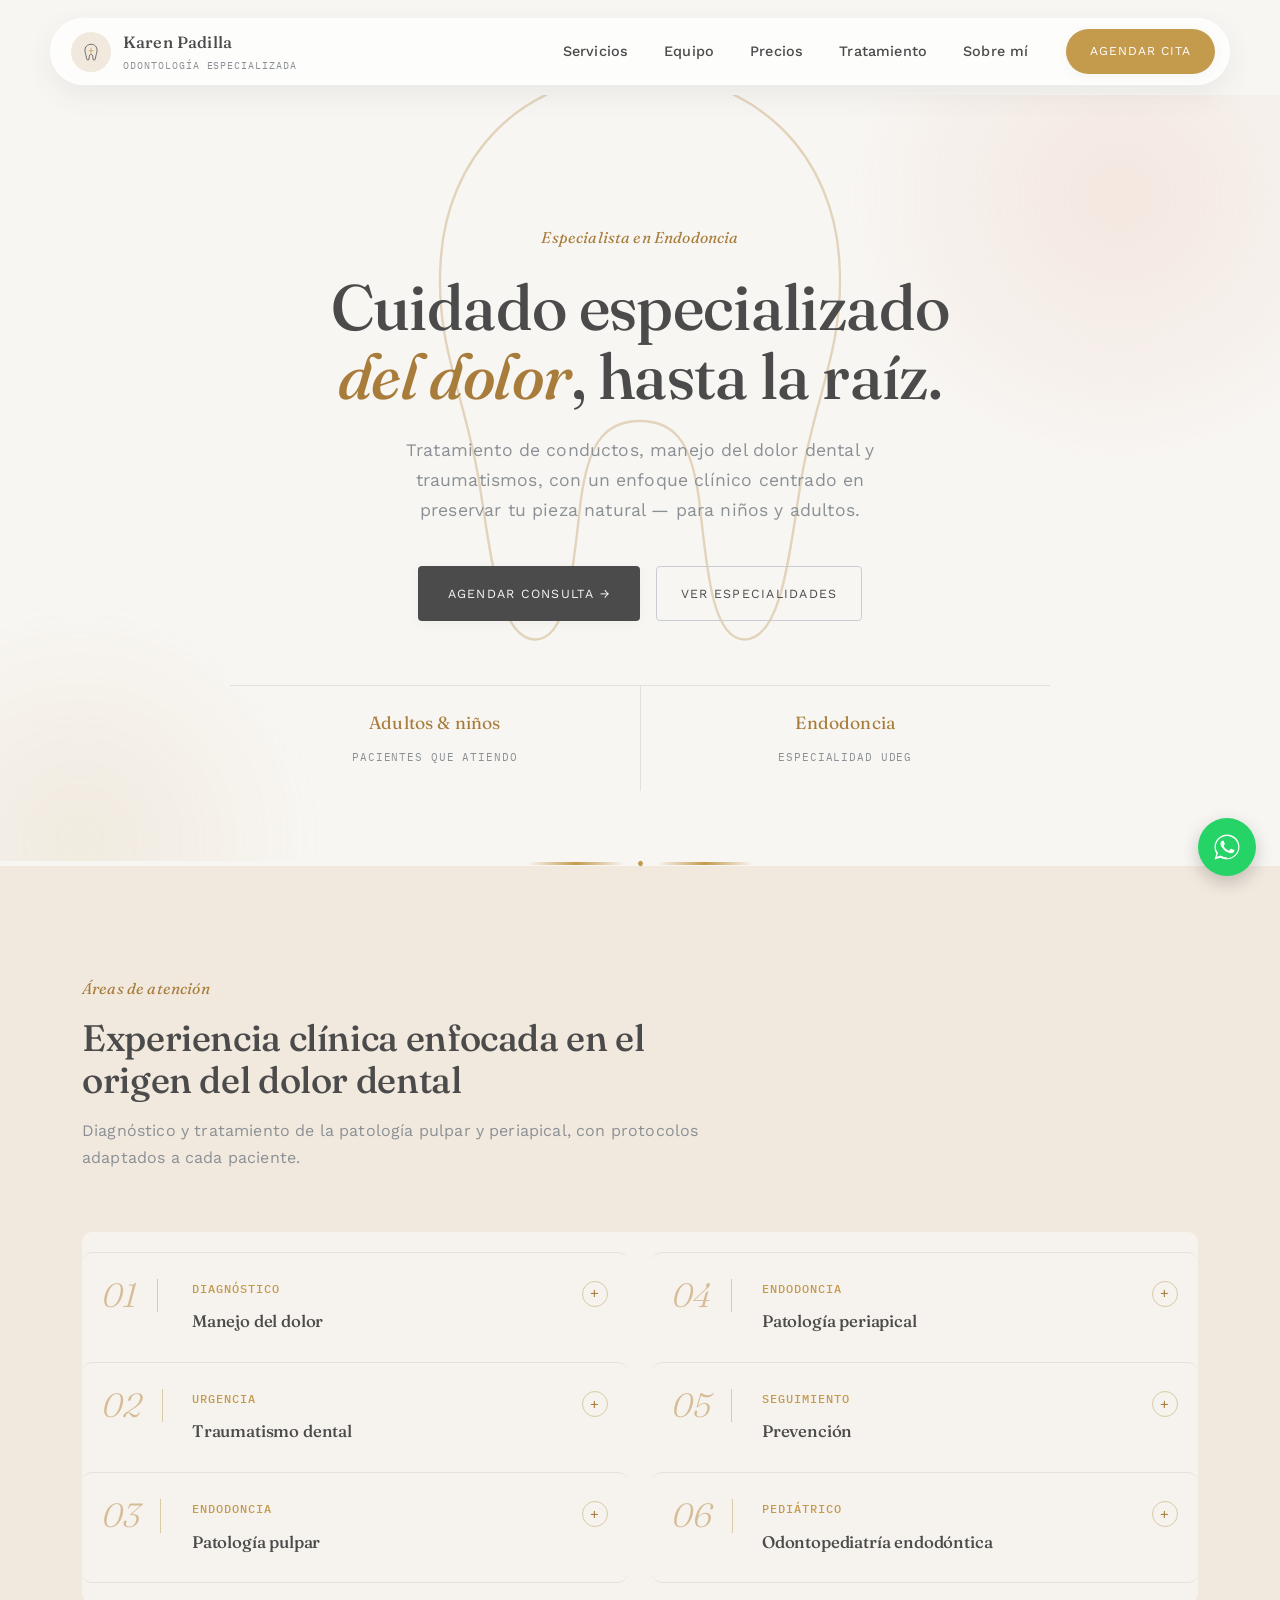
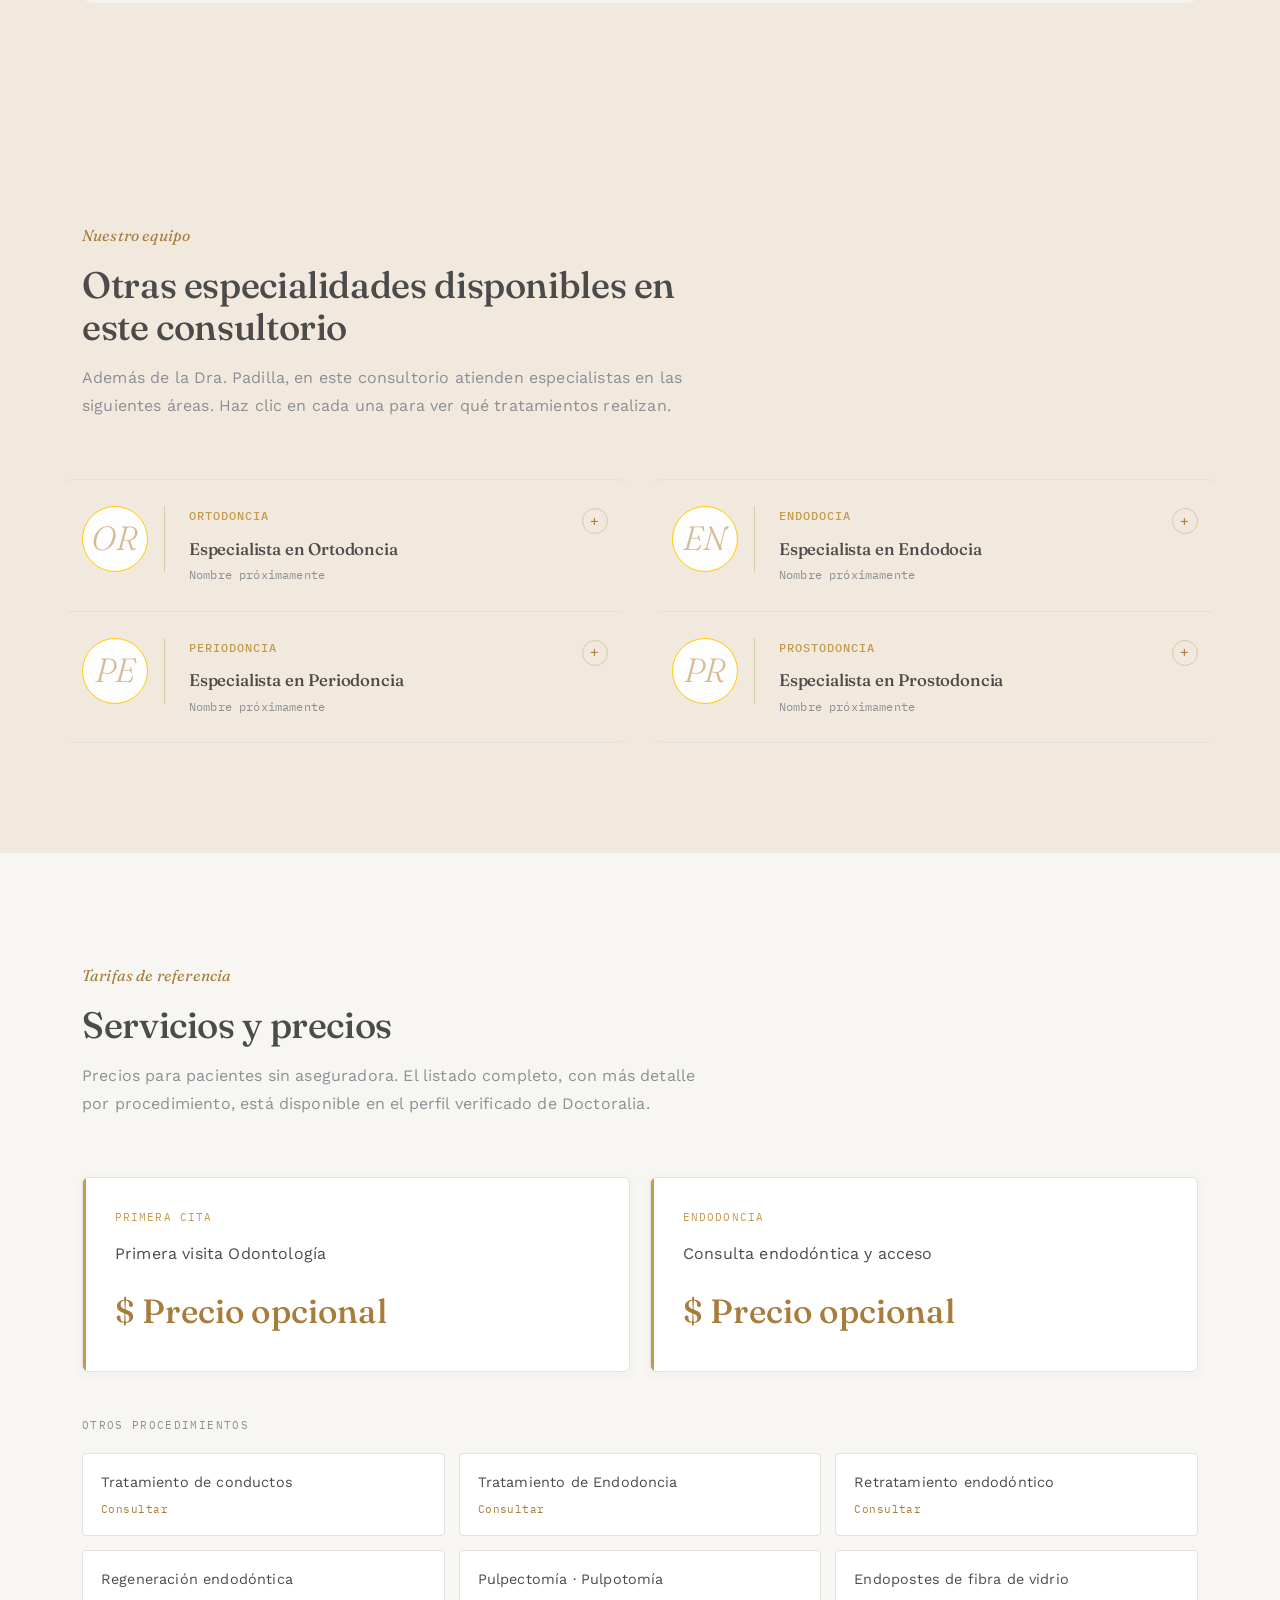
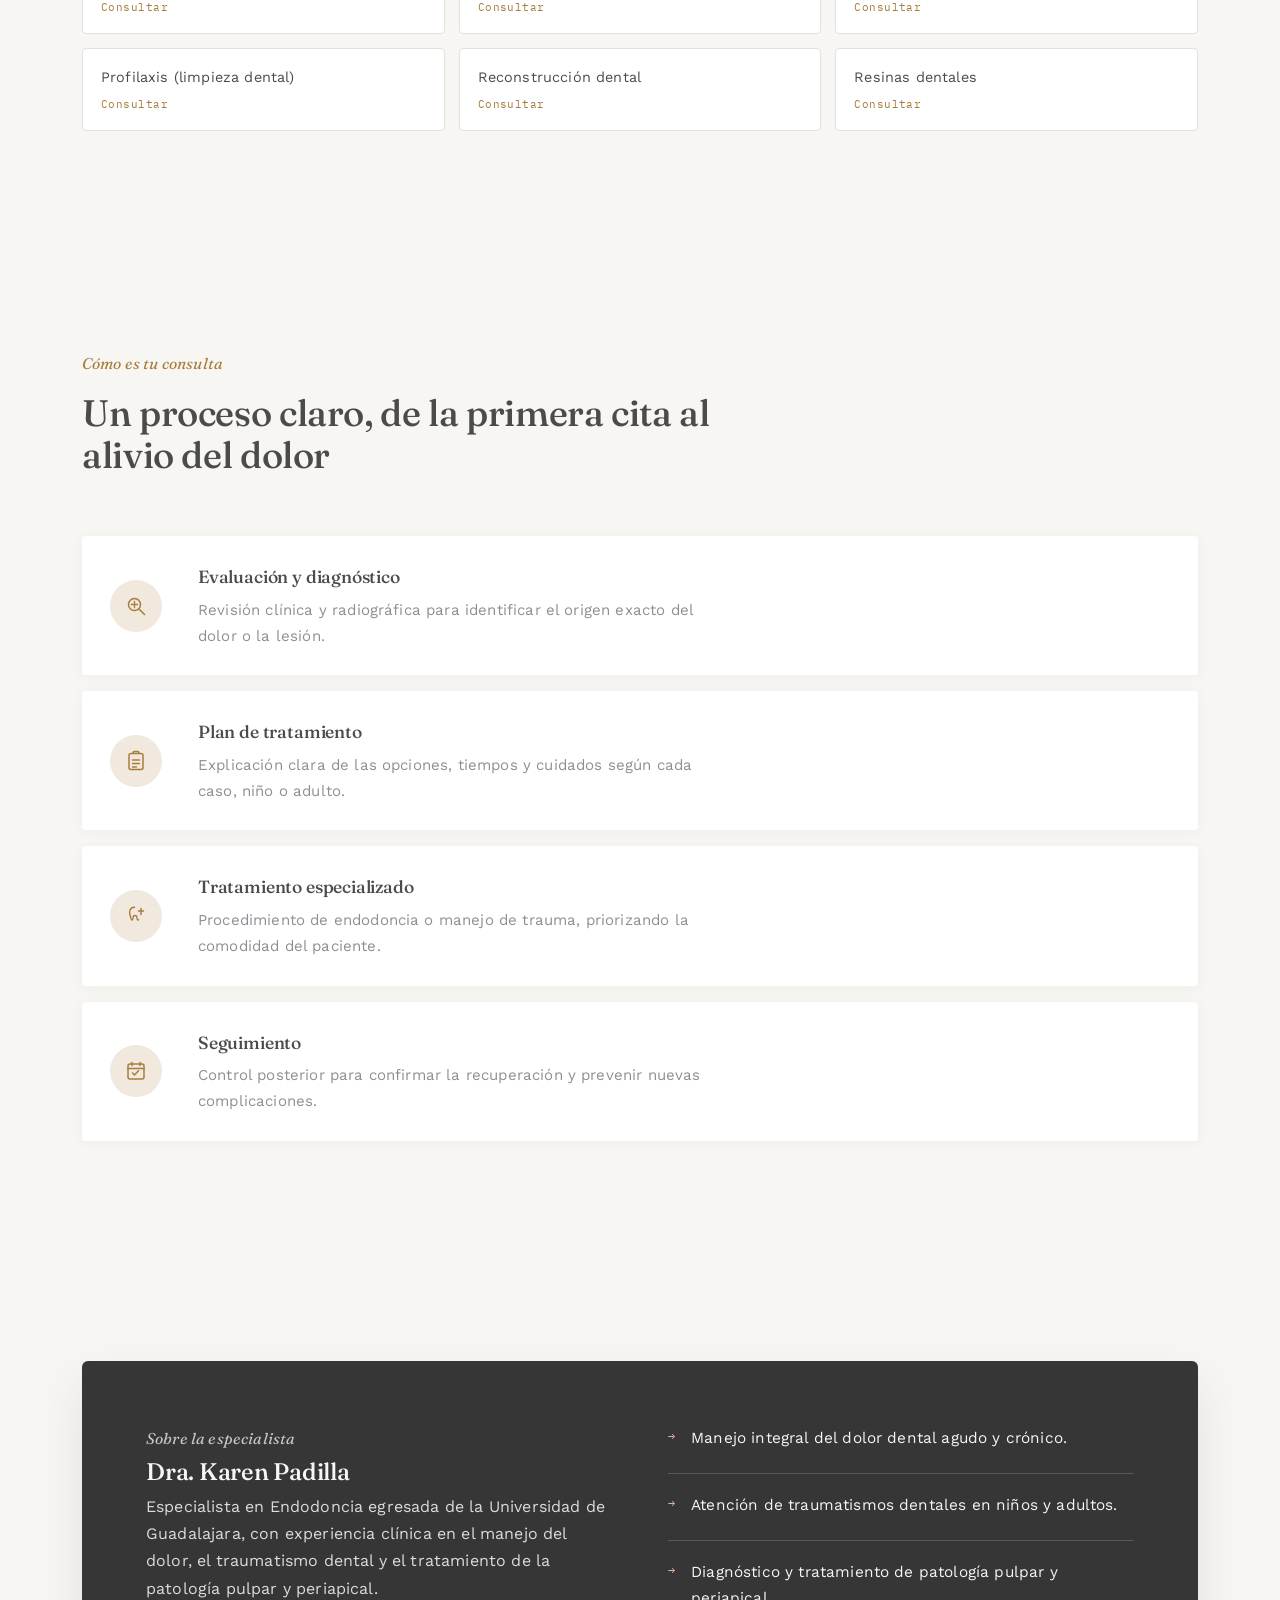
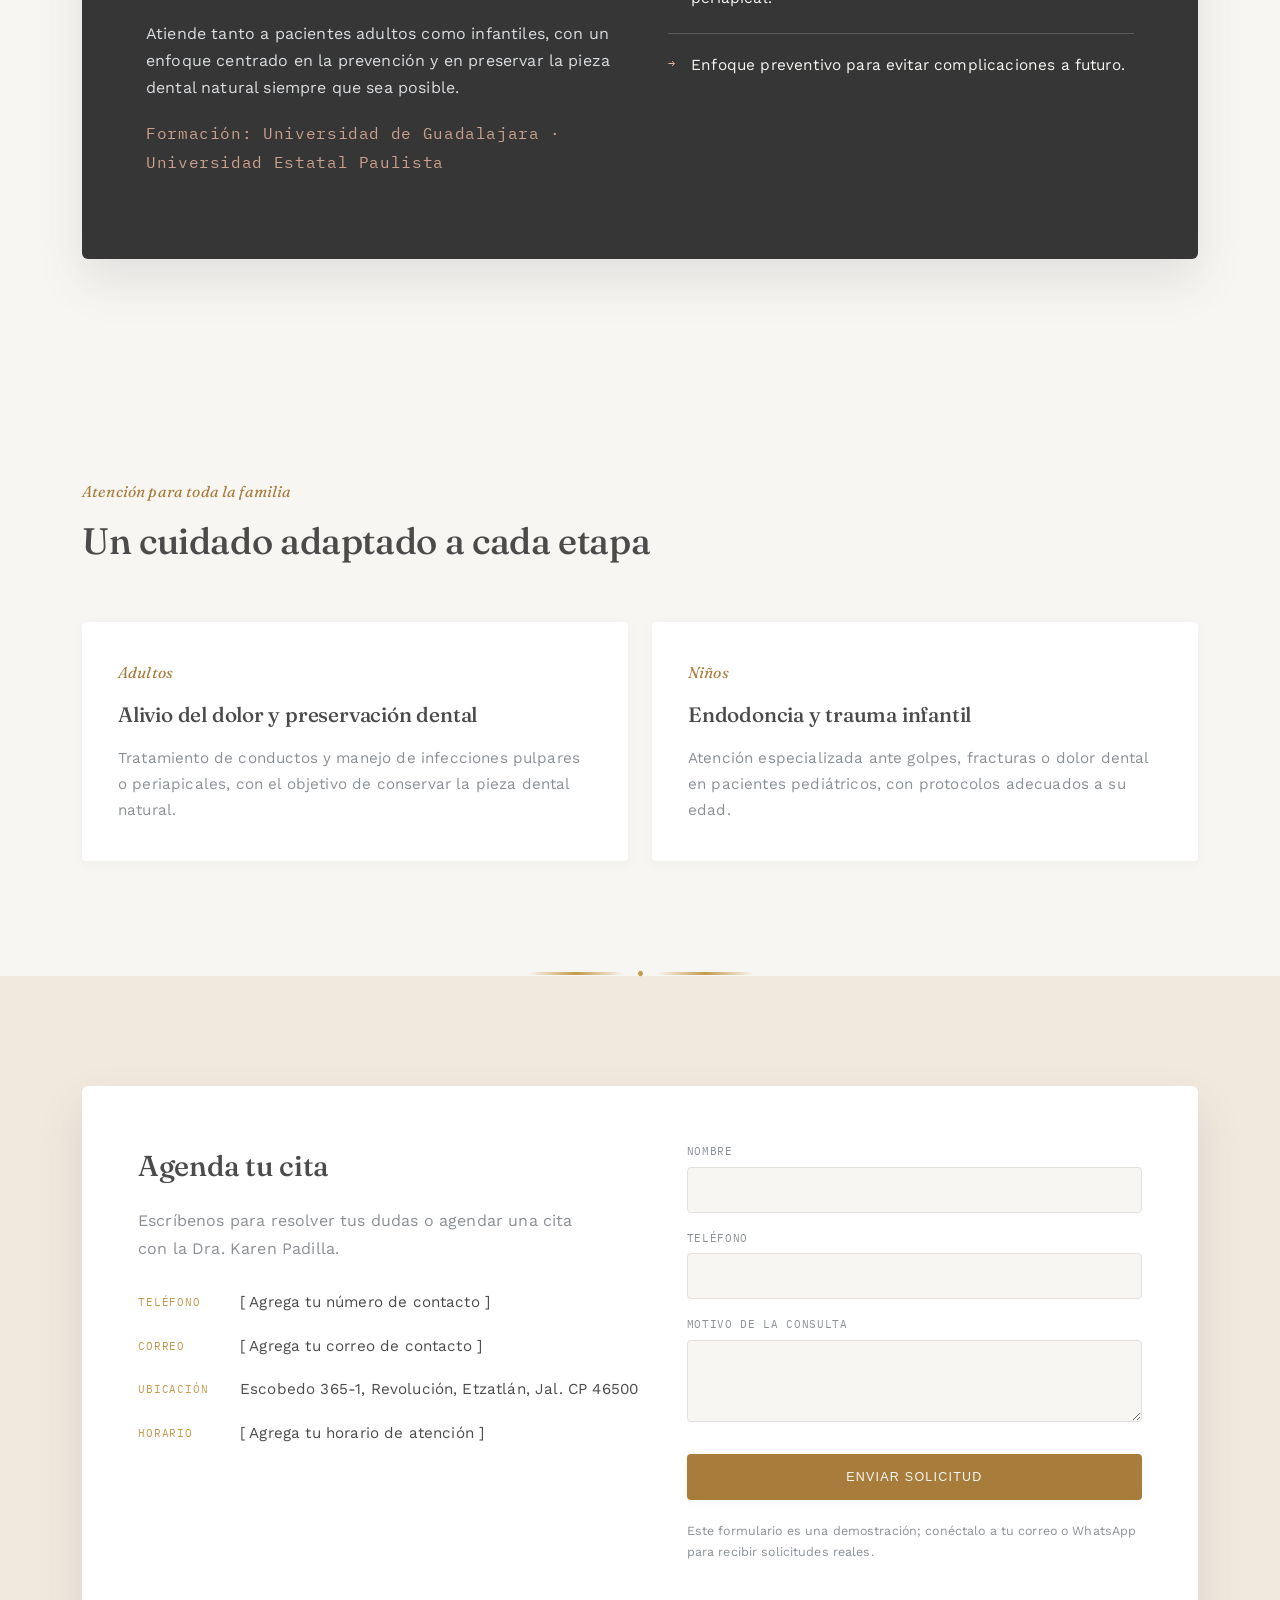
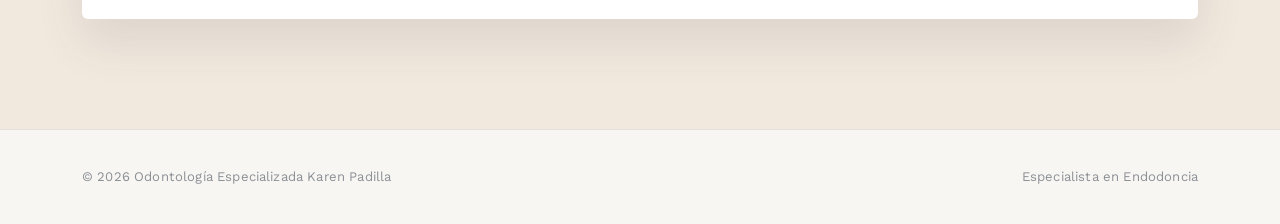
==== commit c79ae381: "Agregar animaciones" ====
--- a/index.html
+++ b/index.html
@@ -204,6 +204,104 @@
   transition:transform .2s ease;
 }
 .whatsapp-float:hover{transform:scale(1.08);}
+
+@media(max-width:640px){
+  .wrap{padding:0 20px;}
+  header{padding:12px 12px 6px;}
+  nav.wrap{padding:8px 14px;}
+  .brand{font-size:0.9rem;}
+  .brand small{font-size:0.55rem;}
+
+  .hero{padding:90px 0 50px;}
+  .hero h1{font-size:1.9rem; line-height:1.15;}
+  .hero p.lead{font-size:0.98rem;}
+  .hero-actions{flex-direction:column; align-items:stretch;}
+  .hero-actions a{justify-content:center; text-align:center;}
+  .hero-strip{flex-direction:column;}
+  .hero-strip .item{border-right:none !important; border-top:1px solid #E4E1DC;}
+
+  section{padding:56px 0 !important;}
+  .section-head h2{font-size:1.5rem !important;}
+
+  .service-index{grid-template-columns:1fr !important; padding:14px !important;}
+  #equipo .idx{width:44px !important; height:44px !important; font-size:1.2rem !important;}
+  .service-row{margin:0 -10px !important; padding:22px 10px !important;}
+
+  .price-featured{grid-template-columns:1fr !important;}
+  .price-grid{grid-template-columns:1fr !important;}
+
+  .about-grid{grid-template-columns:1fr !important;}
+  .about-card{padding:28px 20px !important;}
+
+  .audience-grid{grid-template-columns:1fr !important;}
+
+  .contact-panel{grid-template-columns:1fr !important; padding:26px 18px !important;}
+
+  footer .wrap{flex-direction:column; text-align:center; gap:8px;}
+
+  .whatsapp-float{width:50px; height:50px; bottom:16px; right:16px;}
+  .whatsapp-float svg{width:24px; height:24px;}
+}
+
+@media(max-width:859px){
+  .nav-cta{
+    display:flex !important;
+    align-items:center;
+    justify-content:center;
+    width:100%;
+    margin-top:10px;
+    background:#C49A4D;
+    color:#fff;
+    font-size:0.76rem;
+    letter-spacing:0.08em;
+    text-transform:uppercase;
+    padding:12px 24px;
+    border-radius:999px;
+    border:none;
+    text-decoration:none;
+    box-shadow:0 4px 12px rgba(75,75,75,0.07);
+  }
+}
+
+/* Animación de entrada del hero al cargar la página */
+.hero-copy .eyebrow{opacity:0; animation:fadeUp .7s ease forwards .1s;}
+.hero h1{opacity:0; animation:fadeUp .7s ease forwards .25s;}
+.hero p.lead{opacity:0; animation:fadeUp .7s ease forwards .4s;}
+.hero-actions{opacity:0; animation:fadeUp .7s ease forwards .55s;}
+.hero-strip{opacity:0; animation:fadeUp .7s ease forwards .7s;}
+
+@keyframes fadeUp{
+  from{opacity:0; transform:translateY(16px);}
+  to{opacity:1; transform:translateY(0);}
+}
+
+/* El diente de fondo del hero flota suavemente */
+.hero-watermark{animation:floatSlow 7s ease-in-out infinite;}
+@keyframes floatSlow{
+  0%, 100%{transform:translate(-50%,-50%) translateY(0);}
+  50%{transform:translate(-50%,-50%) translateY(-14px);}
+}
+
+/* El botón de WhatsApp respira para llamar la atención */
+.whatsapp-float{animation:pulse 2.4s ease-in-out infinite;}
+@keyframes pulse{
+  0%, 100%{box-shadow:0 6px 18px rgba(0,0,0,0.2), 0 0 0 0 rgba(37,211,102,0.5);}
+  50%{box-shadow:0 6px 18px rgba(0,0,0,0.2), 0 0 0 10px rgba(37,211,102,0);}
+}
+
+/* Los botones principales se "levantan" un poco más al pasar el cursor */
+.btn-primary, .btn-ghost, .nav-cta{transition:transform .25s ease, box-shadow .25s ease, background .25s ease, color .25s ease, border-color .25s ease !important;}
+.btn-primary:hover, .nav-cta:hover{transform:translateY(-2px) scale(1.02);}
+
+/* Las tarjetas de precio y proceso se elevan un poco más al pasar el cursor */
+.price-feature-card, .price-tag, .process-item{transition:transform .25s ease, box-shadow .25s ease, border-color .25s ease;}
+.price-feature-card:hover, .price-tag:hover{transform:translateY(-3px);}
+
+@media(prefers-reduced-motion: reduce){
+  .hero-copy .eyebrow, .hero h1, .hero p.lead, .hero-actions, .hero-strip{animation:none; opacity:1;}
+  .hero-watermark, .whatsapp-float{animation:none;}
+}
+
 </style>
 <section class="services" id="servicios">
   <div class="wrap">
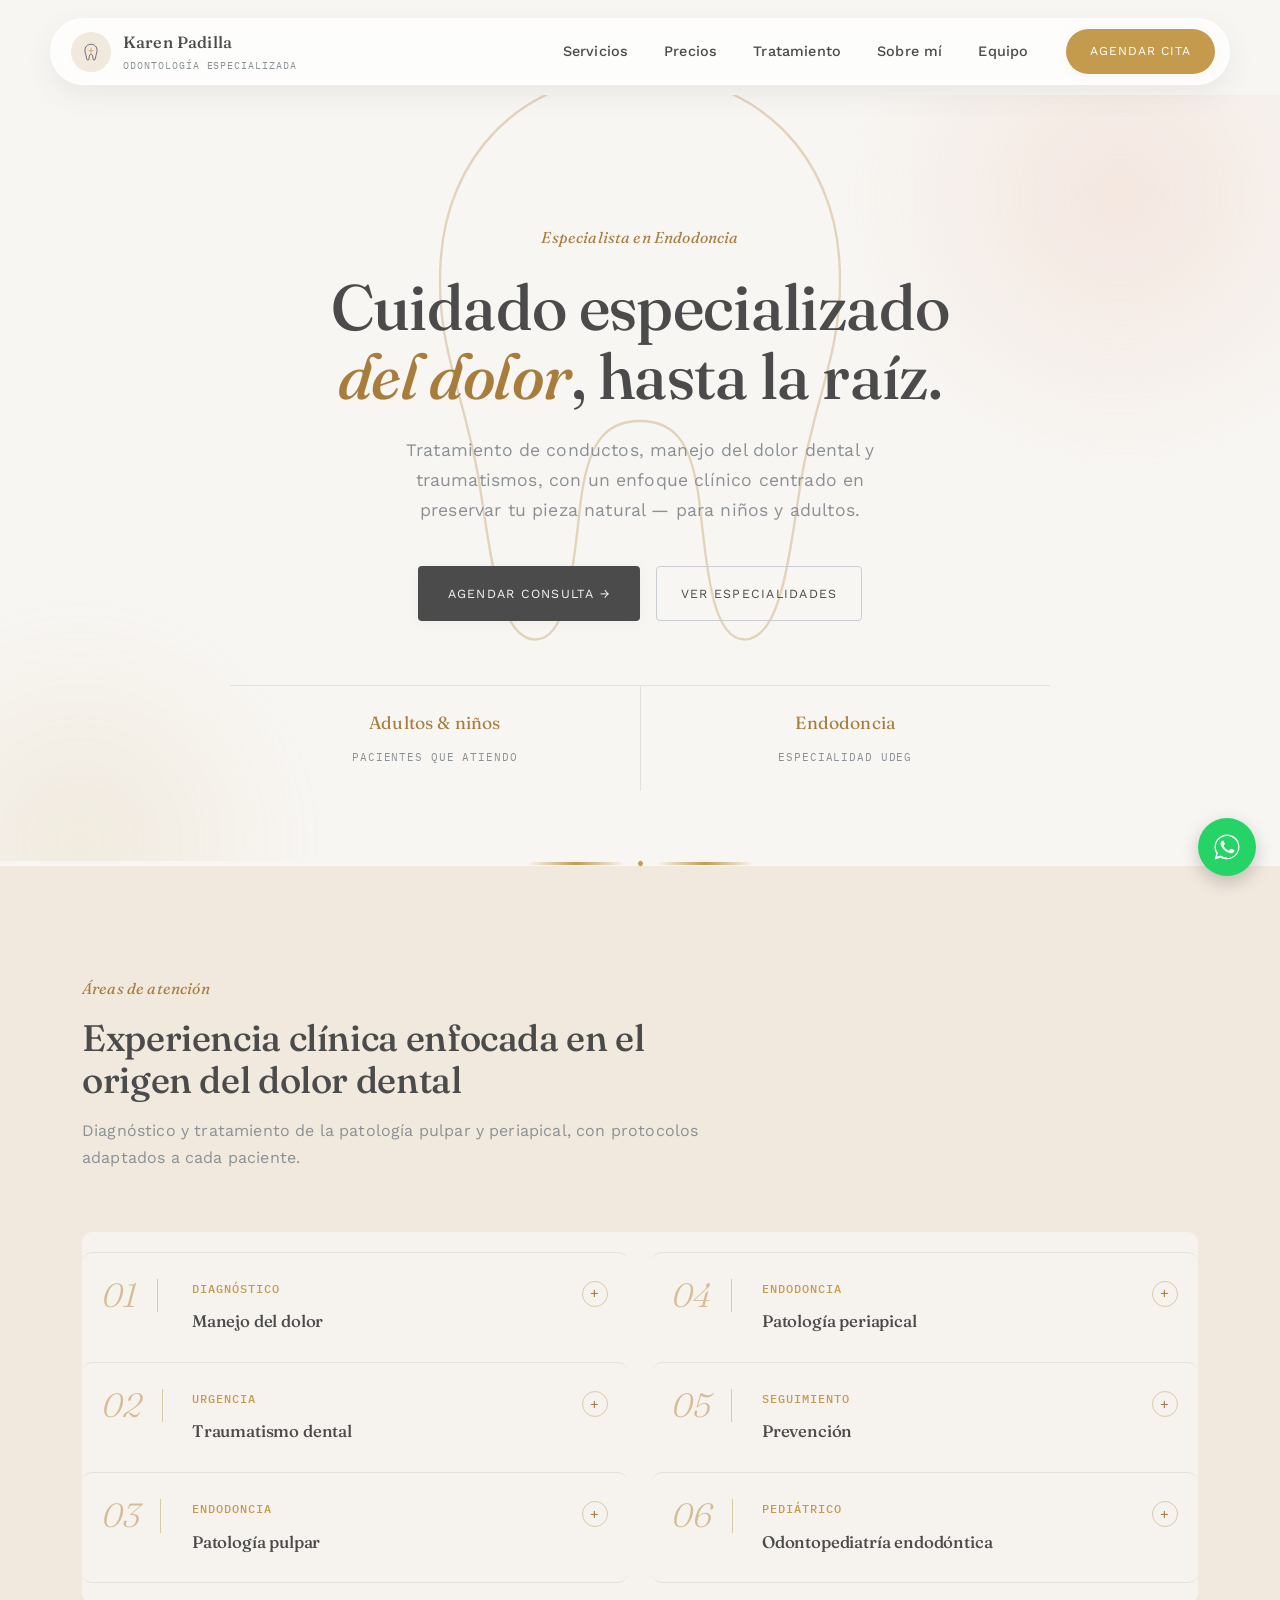
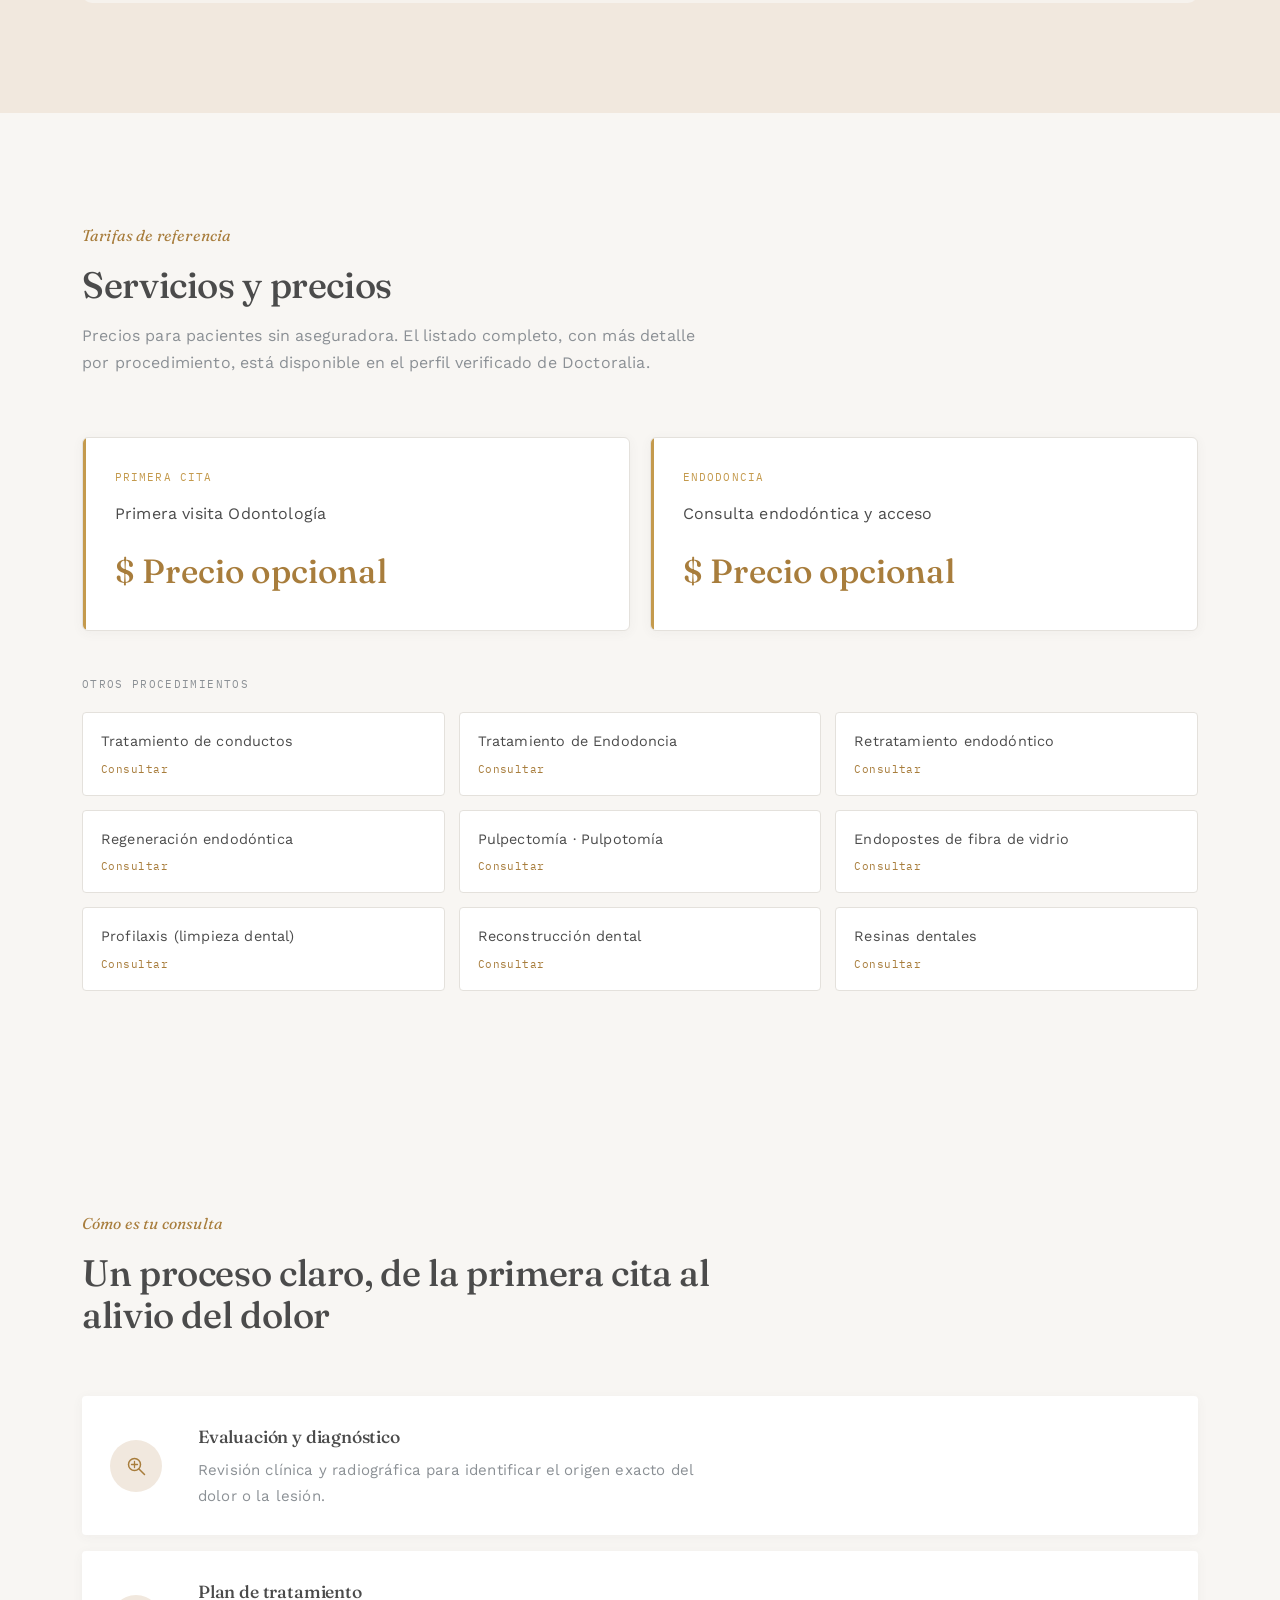
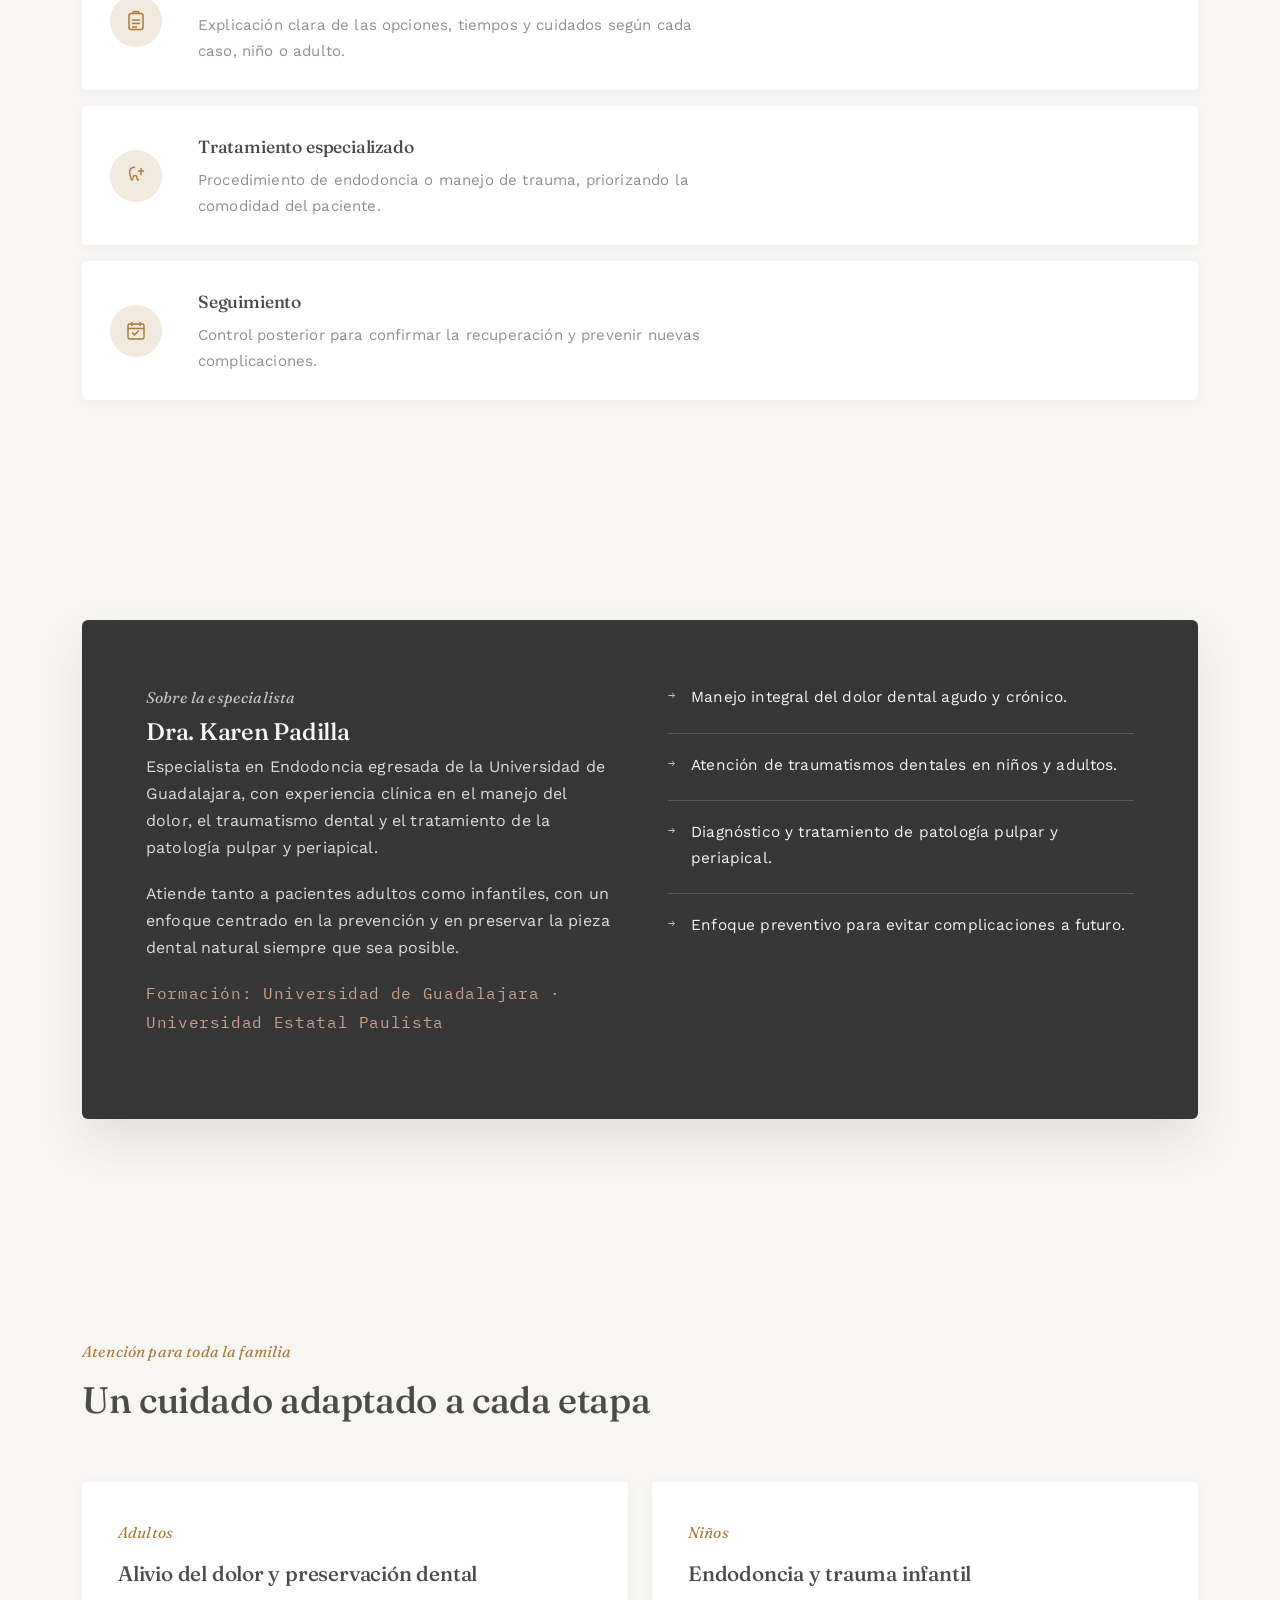
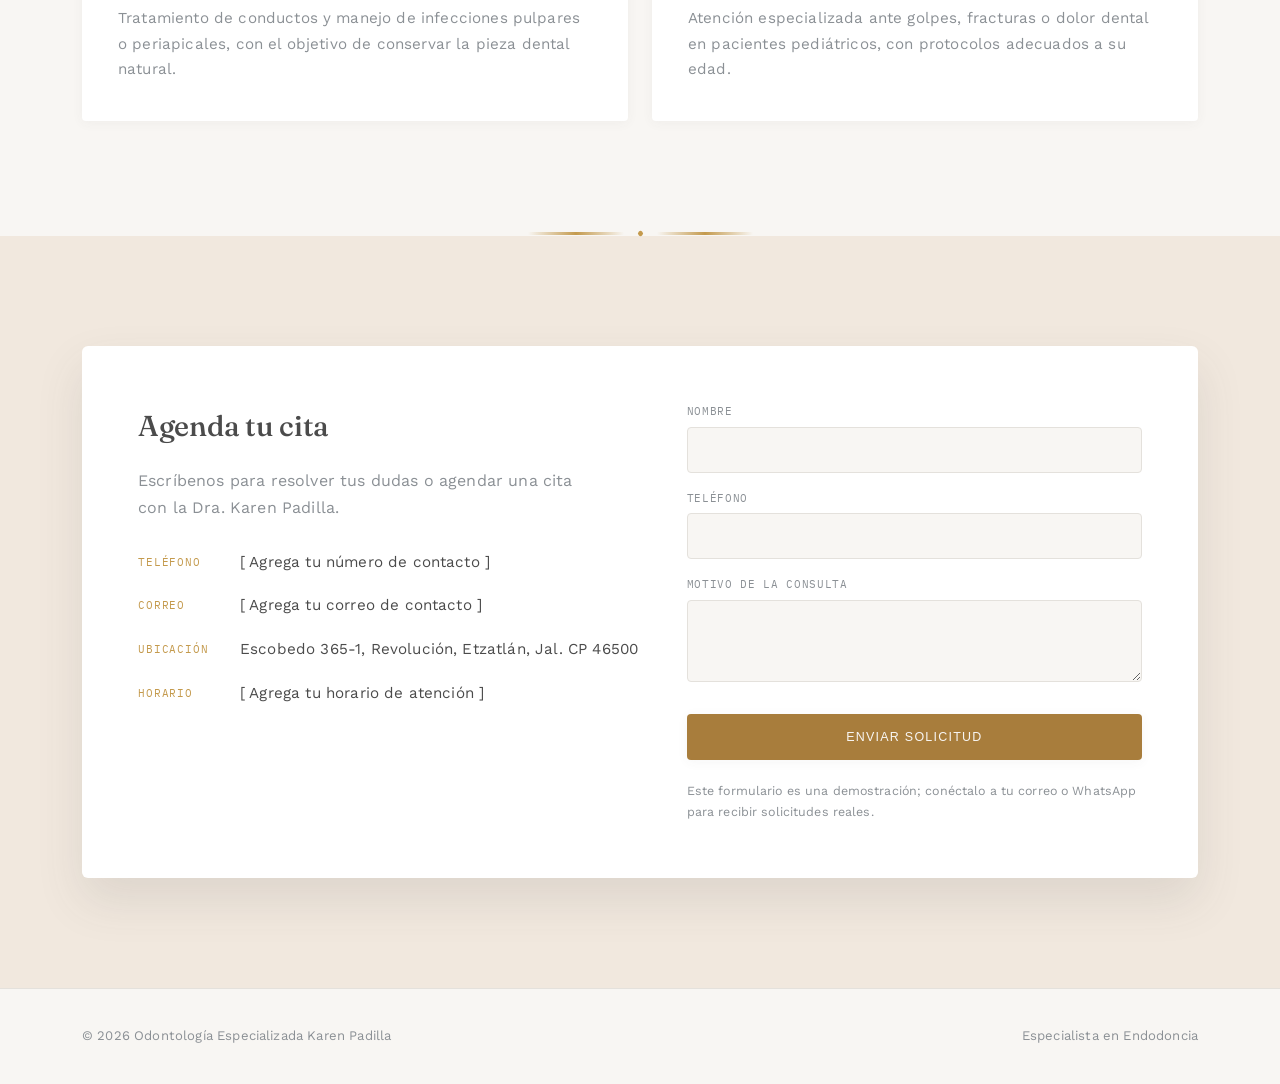
==== commit 9589ecce: "Agregue nueva pagian para equipo" ====
--- a/index.html
+++ b/index.html
@@ -27,10 +27,10 @@
     <div class="nav-links" id="navLinks">
       <ul>
         <li><a href="#servicios">Servicios</a></li>
-        <li><a href="#equipo">Equipo</a></li>
         <li><a href="#precios">Precios</a></li>
         <li><a href="#proceso">Tratamiento</a></li>
         <li><a href="#sobre-mi">Sobre mí</a></li>
+        <li><a href="equipo.html">Equipo</a></li>
 
       </ul>
       <a class="nav-cta" href="#contacto">Agendar cita</a>
@@ -160,34 +160,6 @@
     margin-top:2px;
   }
 
-  .service-row .idx{
-    font-family:'Fraunces', serif;
-    font-style:italic;
-    font-weight:300;
-    font-size:2.1rem;
-    line-height:1;
-    color:#D5BC96;
-    transition:color .3s ease;
-  }
-
-  #equipo .idx-wrap{gap:16px;}
-  #equipo .idx{
-    width:66px;
-    height:66px;
-    min-width:46px;
-    border-radius:50%;
-    background:#fdfdfd;
-    display:flex;
-    align-items:center;
-    justify-content:center;
-    font-size:2.1rem;
-    border:1px solid #ffcc00;
-  }
-  #equipo .service-row:hover .idx, #equipo .service-row.open .idx{
-    background:#C49A4D;
-    color:#fff;
-    border-color:#C49A4D;
-  }
   .whatsapp-float{
   position:fixed;
   bottom:24px;
@@ -263,43 +235,59 @@
   }
 }
 
-/* Animación de entrada del hero al cargar la página */
-.hero-copy .eyebrow{opacity:0; animation:fadeUp .7s ease forwards .1s;}
-.hero h1{opacity:0; animation:fadeUp .7s ease forwards .25s;}
-.hero p.lead{opacity:0; animation:fadeUp .7s ease forwards .4s;}
-.hero-actions{opacity:0; animation:fadeUp .7s ease forwards .55s;}
-.hero-strip{opacity:0; animation:fadeUp .7s ease forwards .7s;}
+/* Entrada del hero, más marcada y lenta */
+.hero-copy .eyebrow{opacity:0; animation:fadeUp .9s ease forwards .1s;}
+.hero h1{opacity:0; animation:fadeUp .9s ease forwards .3s;}
+.hero p.lead{opacity:0; animation:fadeUp .9s ease forwards .5s;}
+.hero-actions{opacity:0; animation:fadeUp .9s ease forwards .7s;}
+.hero-strip{opacity:0; animation:fadeUp .9s ease forwards .9s;}
 
 @keyframes fadeUp{
-  from{opacity:0; transform:translateY(16px);}
+  from{opacity:0; transform:translateY(36px);}
   to{opacity:1; transform:translateY(0);}
 }
 
-/* El diente de fondo del hero flota suavemente */
-.hero-watermark{animation:floatSlow 7s ease-in-out infinite;}
+/* El diente de fondo flota más notoriamente */
+.hero-watermark{animation:floatSlow 5s ease-in-out infinite;}
 @keyframes floatSlow{
-  0%, 100%{transform:translate(-50%,-50%) translateY(0);}
-  50%{transform:translate(-50%,-50%) translateY(-14px);}
+  0%, 100%{transform:translate(-50%,-50%) translateY(0) rotate(0deg);}
+  50%{transform:translate(-50%,-50%) translateY(-22px) rotate(2deg);}
 }
 
-/* El botón de WhatsApp respira para llamar la atención */
-.whatsapp-float{animation:pulse 2.4s ease-in-out infinite;}
+/* WhatsApp: pulso bien visible */
+.whatsapp-float{animation:pulse 1.8s ease-in-out infinite;}
 @keyframes pulse{
-  0%, 100%{box-shadow:0 6px 18px rgba(0,0,0,0.2), 0 0 0 0 rgba(37,211,102,0.5);}
-  50%{box-shadow:0 6px 18px rgba(0,0,0,0.2), 0 0 0 10px rgba(37,211,102,0);}
+  0%, 100%{box-shadow:0 6px 18px rgba(0,0,0,0.25), 0 0 0 0 rgba(37,211,102,0.6); transform:scale(1);}
+  50%{box-shadow:0 6px 18px rgba(0,0,0,0.25), 0 0 0 14px rgba(37,211,102,0); transform:scale(1.05);}
 }
 
-/* Los botones principales se "levantan" un poco más al pasar el cursor */
+/* Botones: más levantamiento al pasar el cursor */
 .btn-primary, .btn-ghost, .nav-cta{transition:transform .25s ease, box-shadow .25s ease, background .25s ease, color .25s ease, border-color .25s ease !important;}
-.btn-primary:hover, .nav-cta:hover{transform:translateY(-2px) scale(1.02);}
-
-/* Las tarjetas de precio y proceso se elevan un poco más al pasar el cursor */
-.price-feature-card, .price-tag, .process-item{transition:transform .25s ease, box-shadow .25s ease, border-color .25s ease;}
-.price-feature-card:hover, .price-tag:hover{transform:translateY(-3px);}
+.btn-primary:hover, .nav-cta:hover{transform:translateY(-4px) scale(1.03);}
+.btn-ghost:hover{transform:translateY(-4px);}
+
+/* Tarjetas de precios y proceso, elevación más marcada */
+.price-feature-card, .price-tag, .process-item{transition:transform .3s ease, box-shadow .3s ease, border-color .3s ease;}
+.price-feature-card:hover, .price-tag:hover{transform:translateY(-6px) scale(1.02);}
+.process-item:hover{transform:translateY(-5px);}
+
+/* Íconos del proceso: giran un poco al pasar el cursor */
+.process-item .step-num{transition:transform .3s ease;}
+.process-item:hover .step-num{transform:rotate(-8deg) scale(1.08);}
+
+/* Filas de servicios/equipo: reacción más visible al abrir */
+.service-row{transition:background .25s ease, transform .25s ease;}
+.service-row:hover{transform:translateX(6px);}
+.service-row.open{transform:translateX(6px);}
+
+/* Reveal al hacer scroll: más movimiento y más lento */
+.reveal{transition:opacity .9s ease, transform .9s ease !important;}
+.reveal:not(.visible){transform:translateY(40px) !important;}
 
 @media(prefers-reduced-motion: reduce){
   .hero-copy .eyebrow, .hero h1, .hero p.lead, .hero-actions, .hero-strip{animation:none; opacity:1;}
   .hero-watermark, .whatsapp-float{animation:none;}
+  .reveal{transform:none !important;}
 }
 
 </style>
@@ -412,114 +400,6 @@
               </div>
               <div class="service-desc">
                 <p>Tratamiento adaptado a las necesidades particulares de pacientes infantiles.</p>
-              </div>
-            </div>
-          </div>
-        </div>
-      </div>
-    </div>
-  </div>
-</section>
-
-<section id="equipo" style="background:#F1E8DE;">
-  <div class="wrap">
-    <div class="section-head reveal">
-      <span class="eyebrow">Nuestro equipo</span>
-      <h2>Otras especialidades disponibles en este consultorio</h2>
-      <p>Además de la Dra. Padilla, en este consultorio atienden especialistas en las siguientes áreas. Haz clic en cada una para ver qué tratamientos realizan.</p>
-    </div>
-    <div class="service-index reveal">
-      <div class="service-col">
-        <div class="service-row" onclick="toggleService(this)">
-          <div class="service-row-head">
-            <span class="idx-wrap"><span class="idx">OR</span><span class="idx-rule"></span></span>
-            <div class="service-row-body">
-              <div class="service-row-top">
-                <div>
-                  <span class="tag">Ortodoncia</span>
-                  <h3>Especialista en Ortodoncia</h3>
-                  <span class="team-name">Nombre próximamente</span>
-                </div>
-                <span class="chevron">+</span>
-              </div>
-              <div class="service-desc">
-                <ul class="svc-list">
-                  <li>Brackets metálicos y estéticos</li>
-                  <li>Alineadores invisibles</li>
-                  <li>Ortodoncia interceptiva en niños</li>
-                  <li>Retenedores y control post-tratamiento</li>
-                </ul>
-              </div>
-            </div>
-          </div>
-        </div>
-        <div class="service-row" onclick="toggleService(this)">
-          <div class="service-row-head">
-            <span class="idx-wrap"><span class="idx">PE</span><span class="idx-rule"></span></span>
-            <div class="service-row-body">
-              <div class="service-row-top">
-                <div>
-                  <span class="tag">Periodoncia</span>
-                  <h3>Especialista en Periodoncia</h3>
-                  <span class="team-name">Nombre próximamente</span>
-                </div>
-                <span class="chevron">+</span>
-              </div>
-              <div class="service-desc">
-                <ul class="svc-list">
-                  <li>Tratamiento de encías y periodontitis</li>
-                  <li>Limpieza profunda (curetaje)</li>
-                  <li>Cirugía periodontal</li>
-                  <li>Injertos de encía</li>
-                </ul>
-              </div>
-            </div>
-          </div>
-        </div>
-      </div>
-      <div class="service-col">
-        <div class="service-row" onclick="toggleService(this)">
-          <div class="service-row-head">
-            <span class="idx-wrap"><span class="idx">EN</span><span class="idx-rule"></span></span>
-            <div class="service-row-body">
-              <div class="service-row-top">
-                <div>
-                  <span class="tag">Endodocia</span>
-                  <h3>Especialista en Endodocia</h3>
-                  <span class="team-name">Nombre próximamente</span>
-                </div>
-                <span class="chevron">+</span>
-              </div>
-              <div class="service-desc">
-                <ul class="svc-list">
-                  <li>Diagnóstico: Se evalúa el diente con radiografías.</li>
-                  <li>Limpieza: Se elimina el nervio afectado y se desinfectan</li>
-                  <li>Sellado: Se rellenan y sellan los conductos para evitar nuevas infecciones</li>
-                  <li>Rehabilitación: el diente se restaura con un empaste o corona</li>
-                </ul>
-              </div>
-            </div>
-          </div>
-        </div>
-        <div class="service-row" onclick="toggleService(this)">
-          <div class="service-row-head">
-            <span class="idx-wrap"><span class="idx">PR</span><span class="idx-rule"></span></span>
-            <div class="service-row-body">
-              <div class="service-row-top">
-                <div>
-                  <span class="tag">Prostodoncia</span>
-                  <h3>Especialista en Prostodoncia</h3>
-                  <span class="team-name">Nombre próximamente</span>
-                </div>
-                <span class="chevron">+</span>
-              </div>
-              <div class="service-desc">
-                <ul class="svc-list">
-                  <li>Coronas y puentes dentales</li>
-                  <li>Prótesis removibles y totales</li>
-                  <li>Rehabilitación oral completa</li>
-                  <li>Prótesis sobre implantes</li>
-                </ul>
               </div>
             </div>
           </div>
@@ -762,4 +642,4 @@
   </svg>
 </a>
 </body>
-</html>
+</html>
